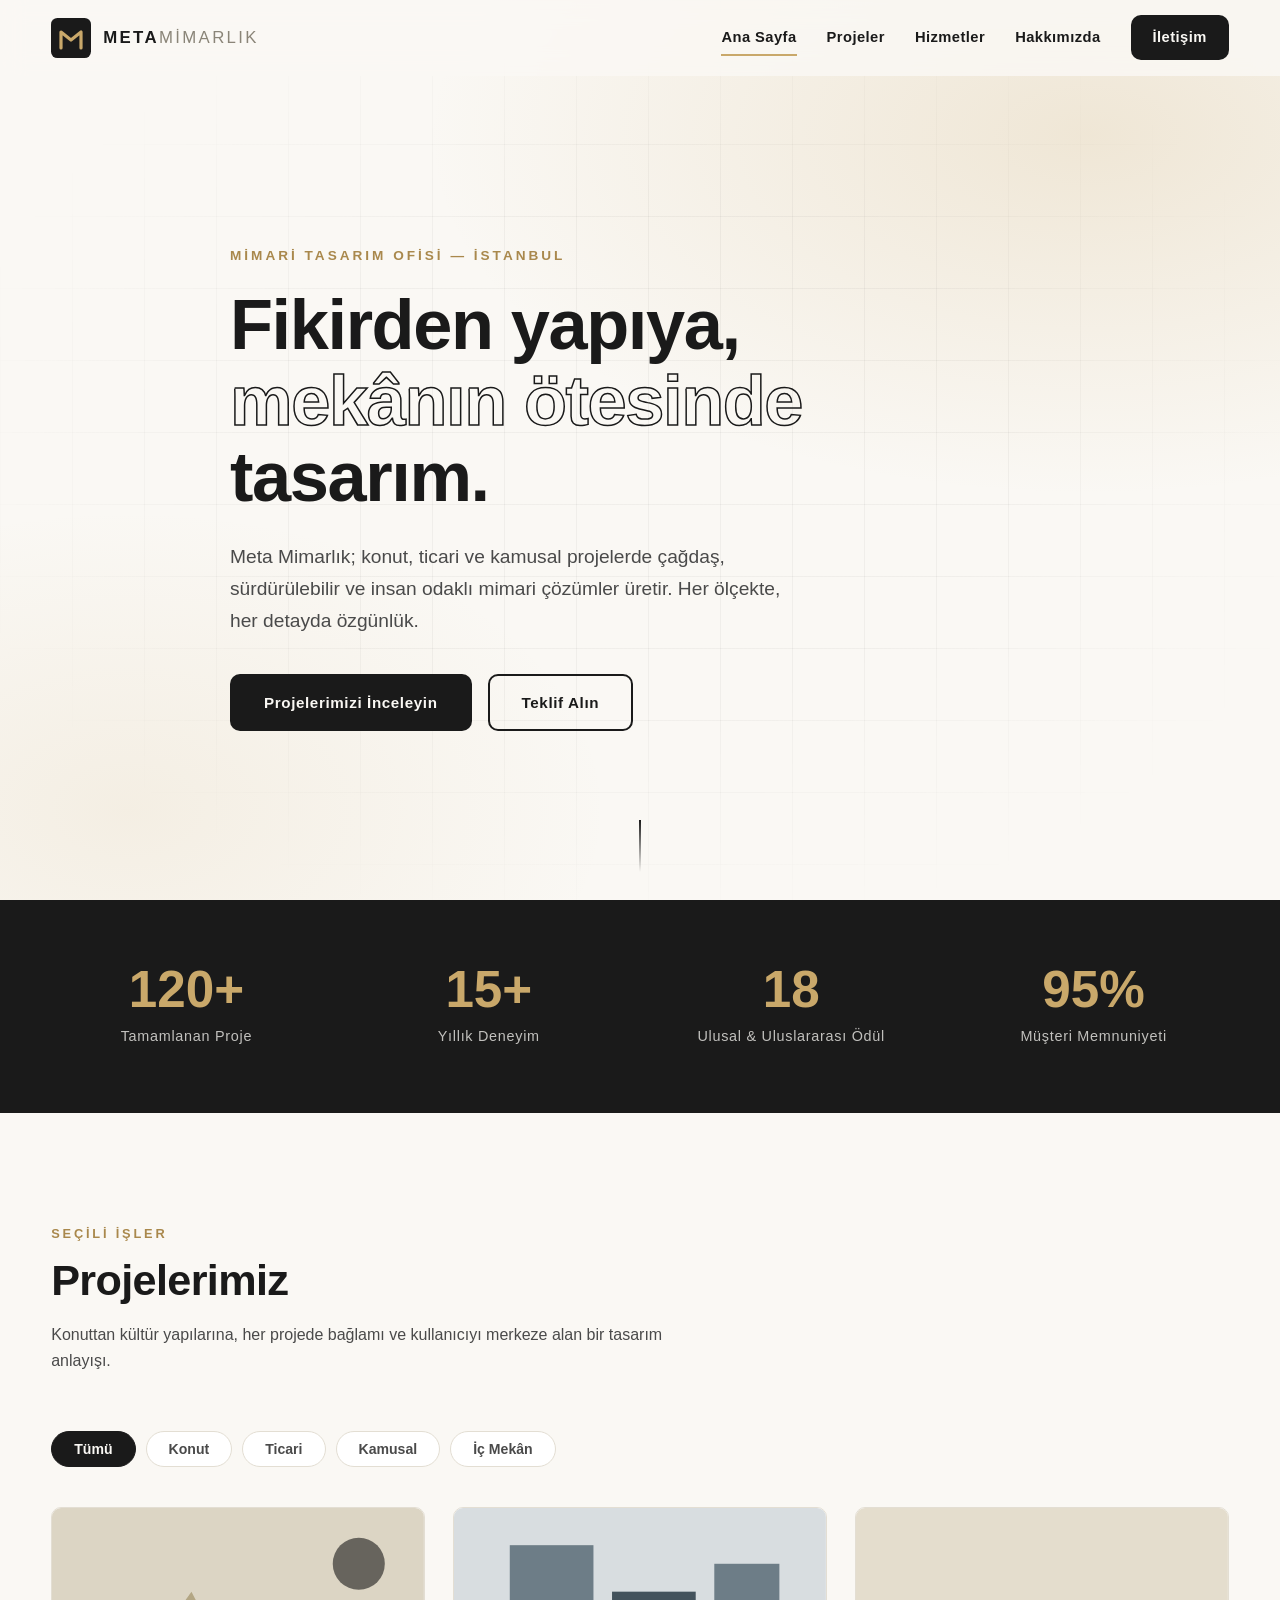
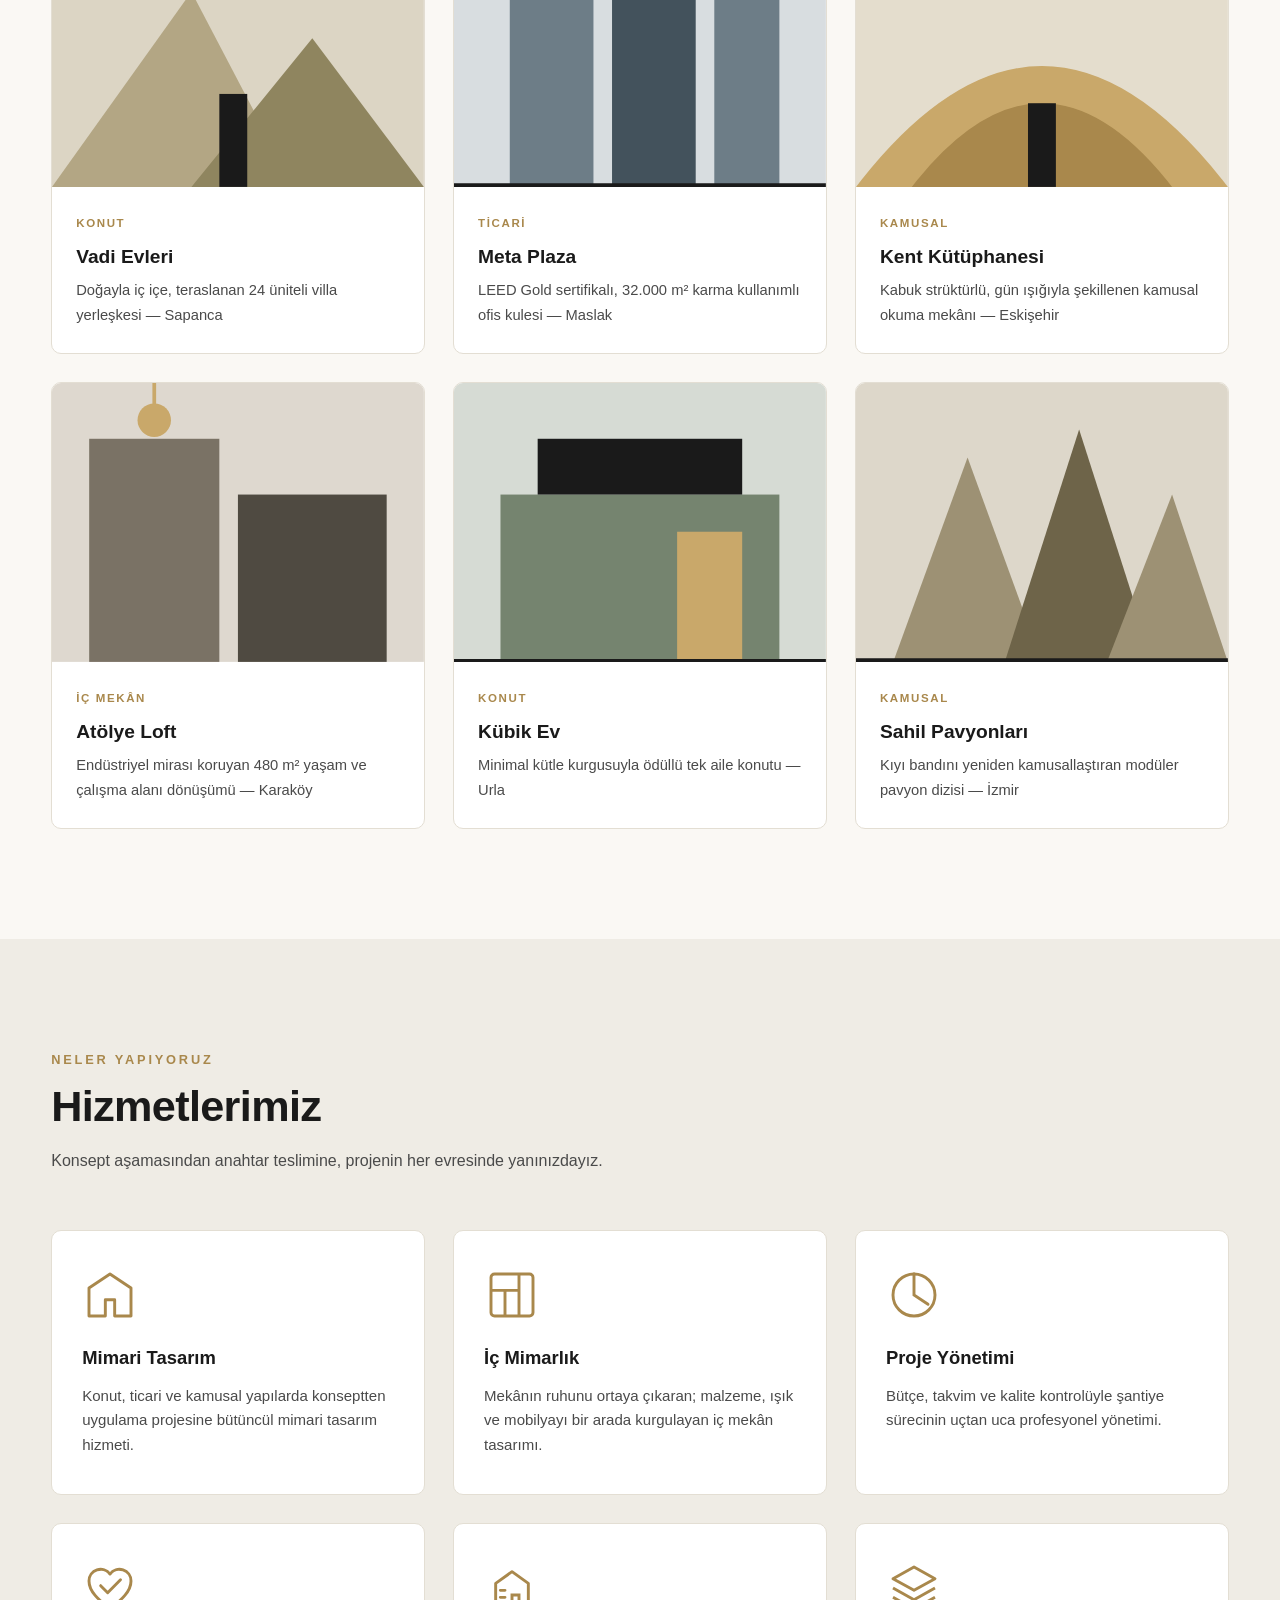
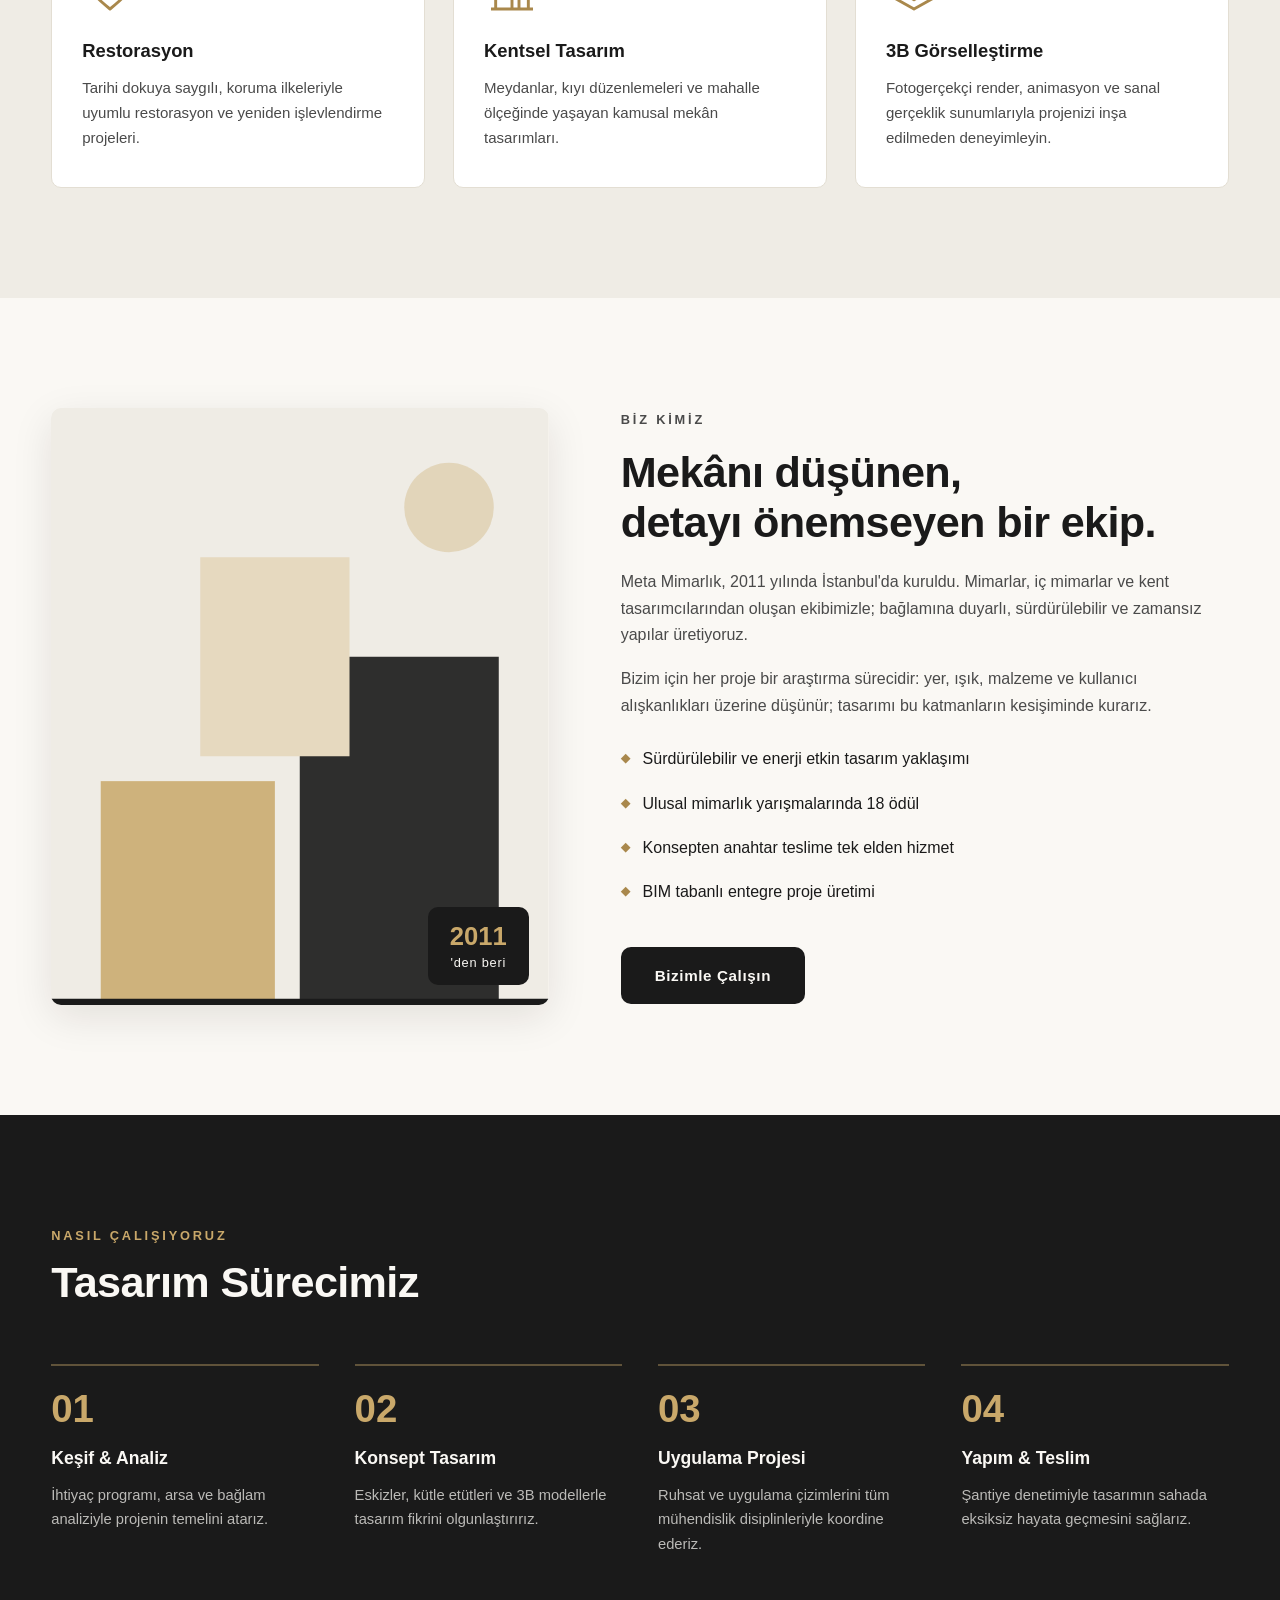
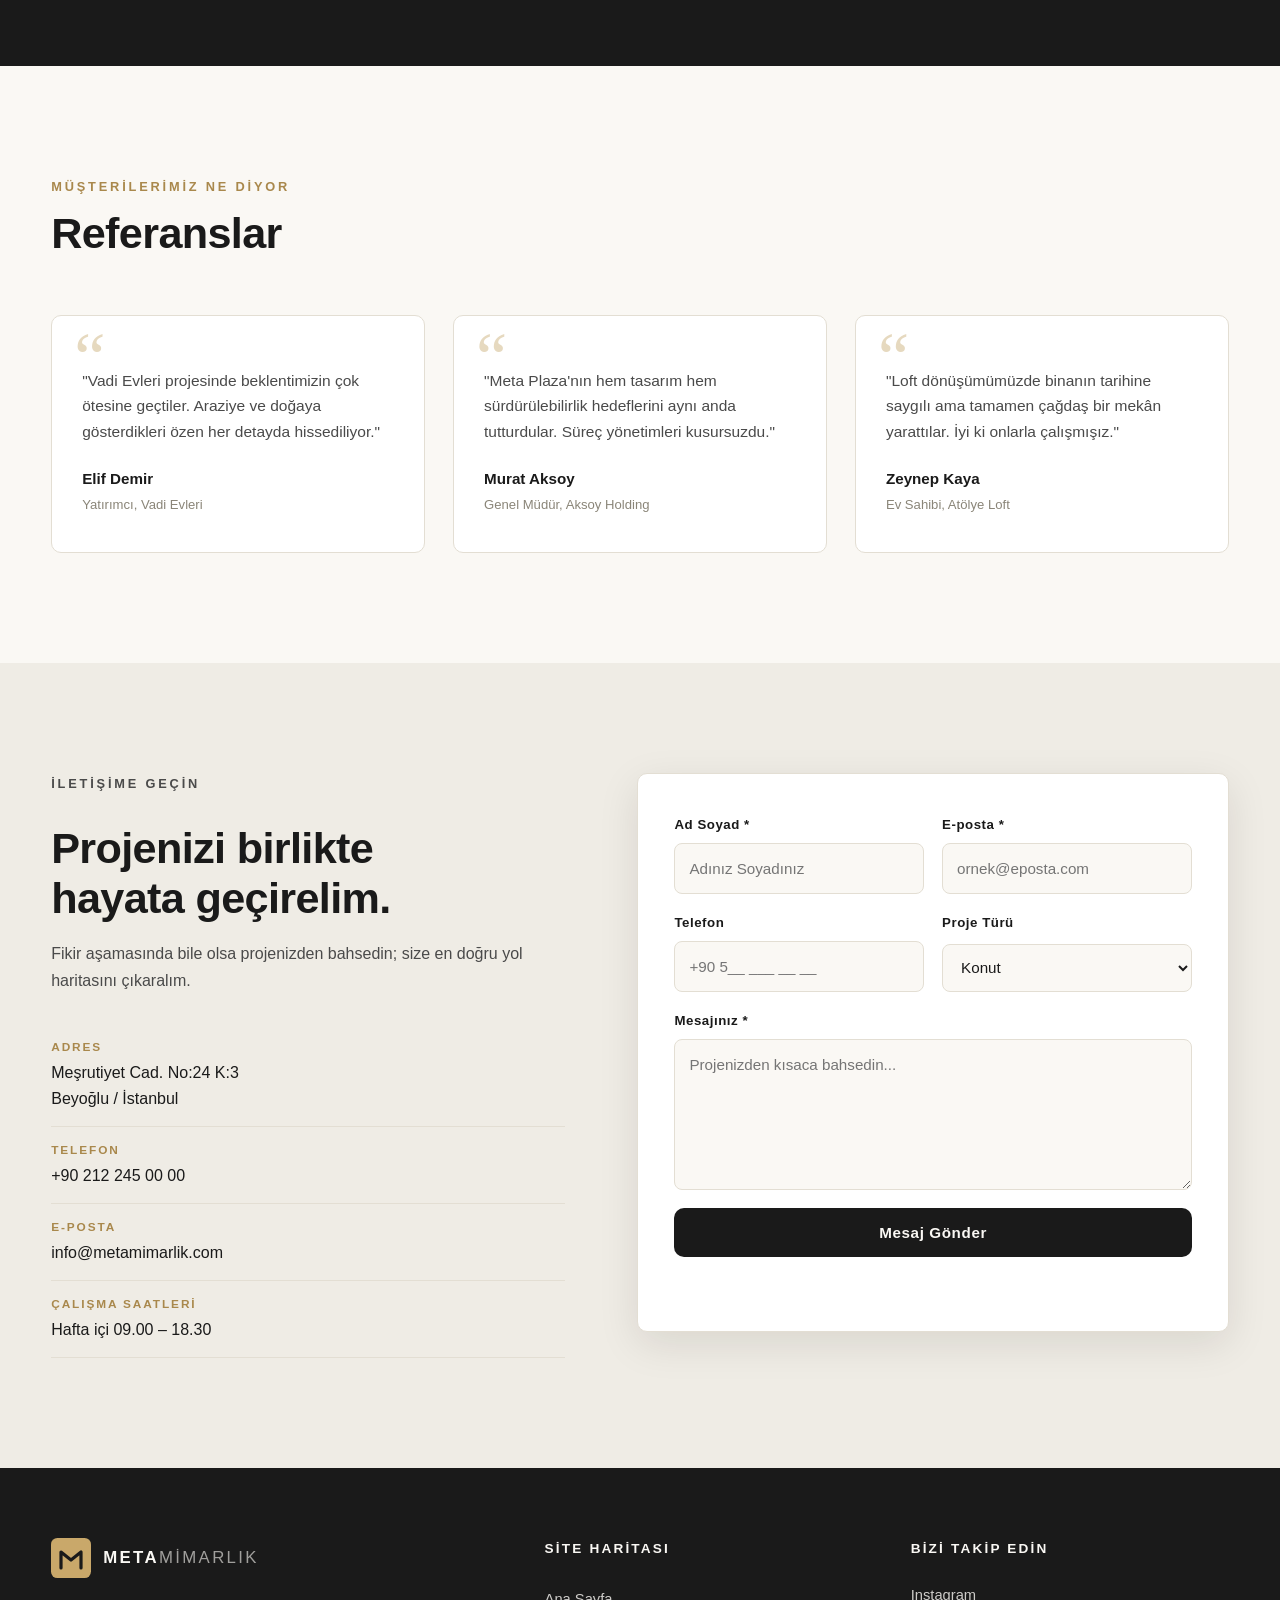
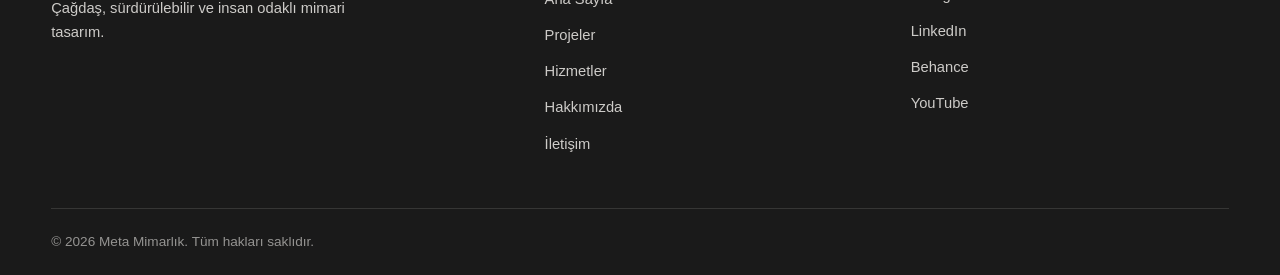
==== index.html @ 46cc367b "Meta Mimarlık kurumsal web sitesini ekle Modern, duyarlı ve tamamen statik tek sayfalık tanıtım site" ====
<!DOCTYPE html>
<html lang="tr">
<head>
  <meta charset="UTF-8">
  <meta name="viewport" content="width=device-width, initial-scale=1.0">
  <meta name="description" content="Meta Mimarlık — Çağdaş mimari tasarım, iç mimarlık ve kentsel tasarım ofisi. Fikirden yapıya, her ölçekte özgün mekânlar.">
  <title>Meta Mimarlık | Çağdaş Mimari Tasarım Ofisi</title>
  <link rel="icon" href="data:image/svg+xml,<svg xmlns='http://www.w3.org/2000/svg' viewBox='0 0 100 100'><rect width='100' height='100' rx='16' fill='%231a1a1a'/><path d='M25 75 V35 L50 55 L75 35 V75' stroke='%23c9a86a' stroke-width='8' fill='none' stroke-linecap='round' stroke-linejoin='round'/></svg>">
  <link rel="stylesheet" href="css/style.css">
</head>
<body>

  <!-- ======= HEADER ======= -->
  <header class="site-header" id="site-header">
    <div class="container header-inner">
      <a href="#anasayfa" class="logo" aria-label="Meta Mimarlık ana sayfa">
        <svg class="logo-mark" viewBox="0 0 100 100" aria-hidden="true">
          <rect width="100" height="100" rx="16" class="logo-bg"/>
          <path d="M25 75 V35 L50 55 L75 35 V75" class="logo-m"/>
        </svg>
        <span class="logo-text">META<em>MİMARLIK</em></span>
      </a>

      <nav class="site-nav" id="site-nav" aria-label="Ana menü">
        <a href="#anasayfa">Ana Sayfa</a>
        <a href="#projeler">Projeler</a>
        <a href="#hizmetler">Hizmetler</a>
        <a href="#hakkimizda">Hakkımızda</a>
        <a href="#iletisim" class="nav-cta">İletişim</a>
      </nav>

      <button class="nav-toggle" id="nav-toggle" aria-label="Menüyü aç/kapat" aria-expanded="false">
        <span></span><span></span><span></span>
      </button>
    </div>
  </header>

  <main>

    <!-- ======= HERO ======= -->
    <section class="hero" id="anasayfa">
      <div class="hero-bg" aria-hidden="true">
        <div class="hero-grid-lines"></div>
      </div>
      <div class="container hero-inner">
        <p class="hero-kicker reveal">Mimari Tasarım Ofisi — İstanbul</p>
        <h1 class="hero-title reveal">Fikirden yapıya,<br><span>mekânın ötesinde</span> tasarım.</h1>
        <p class="hero-sub reveal">Meta Mimarlık; konut, ticari ve kamusal projelerde çağdaş, sürdürülebilir ve insan odaklı mimari çözümler üretir. Her ölçekte, her detayda özgünlük.</p>
        <div class="hero-actions reveal">
          <a href="#projeler" class="btn btn-primary">Projelerimizi İnceleyin</a>
          <a href="#iletisim" class="btn btn-ghost">Teklif Alın</a>
        </div>
      </div>
      <a href="#istatistikler" class="scroll-hint" aria-label="Aşağı kaydır">
        <span class="scroll-hint-line"></span>
      </a>
    </section>

    <!-- ======= İSTATİSTİKLER ======= -->
    <section class="stats" id="istatistikler">
      <div class="container stats-grid">
        <div class="stat reveal">
          <span class="stat-num" data-count="120">0</span><span class="stat-plus">+</span>
          <span class="stat-label">Tamamlanan Proje</span>
        </div>
        <div class="stat reveal">
          <span class="stat-num" data-count="15">0</span><span class="stat-plus">+</span>
          <span class="stat-label">Yıllık Deneyim</span>
        </div>
        <div class="stat reveal">
          <span class="stat-num" data-count="18">0</span><span class="stat-plus"></span>
          <span class="stat-label">Ulusal &amp; Uluslararası Ödül</span>
        </div>
        <div class="stat reveal">
          <span class="stat-num" data-count="95">0</span><span class="stat-plus">%</span>
          <span class="stat-label">Müşteri Memnuniyeti</span>
        </div>
      </div>
    </section>

    <!-- ======= PROJELER ======= -->
    <section class="section projects" id="projeler">
      <div class="container">
        <div class="section-head reveal">
          <p class="section-kicker">Seçili İşler</p>
          <h2 class="section-title">Projelerimiz</h2>
          <p class="section-desc">Konuttan kültür yapılarına, her projede bağlamı ve kullanıcıyı merkeze alan bir tasarım anlayışı.</p>
        </div>

        <div class="filter-bar reveal" role="tablist" aria-label="Proje filtreleri">
          <button class="filter-btn is-active" data-filter="all">Tümü</button>
          <button class="filter-btn" data-filter="konut">Konut</button>
          <button class="filter-btn" data-filter="ticari">Ticari</button>
          <button class="filter-btn" data-filter="kamusal">Kamusal</button>
          <button class="filter-btn" data-filter="ic-mekan">İç Mekân</button>
        </div>

        <div class="project-grid">
          <article class="project-card reveal" data-category="konut">
            <div class="project-media media-1">
              <svg viewBox="0 0 400 300" preserveAspectRatio="none" aria-hidden="true">
                <rect width="400" height="300" fill="var(--m1a)"/>
                <polygon points="0,300 150,90 260,300" fill="var(--m1b)"/>
                <polygon points="150,300 280,140 400,300" fill="var(--m1c)"/>
                <rect x="180" y="200" width="30" height="100" fill="var(--m1d)"/>
                <circle cx="330" cy="60" r="28" fill="var(--m1d)" opacity="0.6"/>
              </svg>
            </div>
            <div class="project-info">
              <span class="project-tag">Konut</span>
              <h3>Vadi Evleri</h3>
              <p>Doğayla iç içe, teraslanan 24 üniteli villa yerleşkesi — Sapanca</p>
            </div>
          </article>

          <article class="project-card reveal" data-category="ticari">
            <div class="project-media media-2">
              <svg viewBox="0 0 400 300" preserveAspectRatio="none" aria-hidden="true">
                <rect width="400" height="300" fill="var(--m2a)"/>
                <rect x="60" y="40" width="90" height="260" fill="var(--m2b)"/>
                <rect x="170" y="90" width="90" height="210" fill="var(--m2c)"/>
                <rect x="280" y="60" width="70" height="240" fill="var(--m2b)"/>
                <line x1="0" y1="300" x2="400" y2="300" stroke="var(--m2d)" stroke-width="8"/>
              </svg>
            </div>
            <div class="project-info">
              <span class="project-tag">Ticari</span>
              <h3>Meta Plaza</h3>
              <p>LEED Gold sertifikalı, 32.000 m² karma kullanımlı ofis kulesi — Maslak</p>
            </div>
          </article>

          <article class="project-card reveal" data-category="kamusal">
            <div class="project-media media-3">
              <svg viewBox="0 0 400 300" preserveAspectRatio="none" aria-hidden="true">
                <rect width="400" height="300" fill="var(--m3a)"/>
                <path d="M0 300 Q200 40 400 300 Z" fill="var(--m3b)"/>
                <path d="M60 300 Q200 120 340 300 Z" fill="var(--m3c)"/>
                <rect x="185" y="210" width="30" height="90" fill="var(--m3d)"/>
              </svg>
            </div>
            <div class="project-info">
              <span class="project-tag">Kamusal</span>
              <h3>Kent Kütüphanesi</h3>
              <p>Kabuk strüktürlü, gün ışığıyla şekillenen kamusal okuma mekânı — Eskişehir</p>
            </div>
          </article>

          <article class="project-card reveal" data-category="ic-mekan">
            <div class="project-media media-4">
              <svg viewBox="0 0 400 300" preserveAspectRatio="none" aria-hidden="true">
                <rect width="400" height="300" fill="var(--m4a)"/>
                <rect x="40" y="60" width="140" height="240" fill="var(--m4b)"/>
                <rect x="200" y="120" width="160" height="180" fill="var(--m4c)"/>
                <circle cx="110" cy="40" r="18" fill="var(--m4d)"/>
                <line x1="110" y1="0" x2="110" y2="24" stroke="var(--m4d)" stroke-width="4"/>
              </svg>
            </div>
            <div class="project-info">
              <span class="project-tag">İç Mekân</span>
              <h3>Atölye Loft</h3>
              <p>Endüstriyel mirası koruyan 480 m² yaşam ve çalışma alanı dönüşümü — Karaköy</p>
            </div>
          </article>

          <article class="project-card reveal" data-category="konut">
            <div class="project-media media-5">
              <svg viewBox="0 0 400 300" preserveAspectRatio="none" aria-hidden="true">
                <rect width="400" height="300" fill="var(--m5a)"/>
                <rect x="50" y="120" width="300" height="180" fill="var(--m5b)"/>
                <rect x="90" y="60" width="220" height="60" fill="var(--m5c)"/>
                <rect x="240" y="160" width="70" height="140" fill="var(--m5d)"/>
                <line x1="0" y1="300" x2="400" y2="300" stroke="var(--m5c)" stroke-width="6"/>
              </svg>
            </div>
            <div class="project-info">
              <span class="project-tag">Konut</span>
              <h3>Kübik Ev</h3>
              <p>Minimal kütle kurgusuyla ödüllü tek aile konutu — Urla</p>
            </div>
          </article>

          <article class="project-card reveal" data-category="kamusal">
            <div class="project-media media-6">
              <svg viewBox="0 0 400 300" preserveAspectRatio="none" aria-hidden="true">
                <rect width="400" height="300" fill="var(--m6a)"/>
                <polygon points="40,300 120,80 200,300" fill="var(--m6b)"/>
                <polygon points="160,300 240,50 320,300" fill="var(--m6c)"/>
                <polygon points="270,300 340,120 400,300" fill="var(--m6b)"/>
                <line x1="0" y1="300" x2="400" y2="300" stroke="var(--m6d)" stroke-width="8"/>
              </svg>
            </div>
            <div class="project-info">
              <span class="project-tag">Kamusal</span>
              <h3>Sahil Pavyonları</h3>
              <p>Kıyı bandını yeniden kamusallaştıran modüler pavyon dizisi — İzmir</p>
            </div>
          </article>
        </div>
      </div>
    </section>

    <!-- ======= HİZMETLER ======= -->
    <section class="section services" id="hizmetler">
      <div class="container">
        <div class="section-head reveal">
          <p class="section-kicker">Neler Yapıyoruz</p>
          <h2 class="section-title">Hizmetlerimiz</h2>
          <p class="section-desc">Konsept aşamasından anahtar teslimine, projenin her evresinde yanınızdayız.</p>
        </div>

        <div class="service-grid">
          <div class="service-card reveal">
            <div class="service-icon" aria-hidden="true">
              <svg viewBox="0 0 48 48"><path d="M6 42 V18 L24 6 L42 18 V42 H28 V28 H20 V42 Z" fill="none" stroke="currentColor" stroke-width="2.5" stroke-linejoin="round"/></svg>
            </div>
            <h3>Mimari Tasarım</h3>
            <p>Konut, ticari ve kamusal yapılarda konseptten uygulama projesine bütüncül mimari tasarım hizmeti.</p>
          </div>

          <div class="service-card reveal">
            <div class="service-icon" aria-hidden="true">
              <svg viewBox="0 0 48 48"><rect x="6" y="6" width="36" height="36" rx="3" fill="none" stroke="currentColor" stroke-width="2.5"/><path d="M6 20 H30 V42 M30 20 V6 M18 20 V42" fill="none" stroke="currentColor" stroke-width="2.5"/></svg>
            </div>
            <h3>İç Mimarlık</h3>
            <p>Mekânın ruhunu ortaya çıkaran; malzeme, ışık ve mobilyayı bir arada kurgulayan iç mekân tasarımı.</p>
          </div>

          <div class="service-card reveal">
            <div class="service-icon" aria-hidden="true">
              <svg viewBox="0 0 48 48"><circle cx="24" cy="24" r="18" fill="none" stroke="currentColor" stroke-width="2.5"/><path d="M24 6 V24 L36 32" fill="none" stroke="currentColor" stroke-width="2.5" stroke-linecap="round"/></svg>
            </div>
            <h3>Proje Yönetimi</h3>
            <p>Bütçe, takvim ve kalite kontrolüyle şantiye sürecinin uçtan uca profesyonel yönetimi.</p>
          </div>

          <div class="service-card reveal">
            <div class="service-icon" aria-hidden="true">
              <svg viewBox="0 0 48 48"><path d="M24 42 C14 34 6 27 6 18 A10 10 0 0 1 24 12 A10 10 0 0 1 42 18 C42 27 34 34 24 42 Z" fill="none" stroke="currentColor" stroke-width="2.5" stroke-linejoin="round"/><path d="M16 22 L22 28 L33 17" fill="none" stroke="currentColor" stroke-width="2.5" stroke-linecap="round" stroke-linejoin="round"/></svg>
            </div>
            <h3>Restorasyon</h3>
            <p>Tarihi dokuya saygılı, koruma ilkeleriyle uyumlu restorasyon ve yeniden işlevlendirme projeleri.</p>
          </div>

          <div class="service-card reveal">
            <div class="service-icon" aria-hidden="true">
              <svg viewBox="0 0 48 48"><path d="M6 42 H42 M10 42 V20 L24 10 L38 20 V42" fill="none" stroke="currentColor" stroke-width="2.5" stroke-linejoin="round"/><path d="M24 42 V30 H30 V42" fill="none" stroke="currentColor" stroke-width="2.5"/><path d="M14 26 H18 M14 32 H18" stroke="currentColor" stroke-width="2.5" stroke-linecap="round"/></svg>
            </div>
            <h3>Kentsel Tasarım</h3>
            <p>Meydanlar, kıyı düzenlemeleri ve mahalle ölçeğinde yaşayan kamusal mekân tasarımları.</p>
          </div>

          <div class="service-card reveal">
            <div class="service-icon" aria-hidden="true">
              <svg viewBox="0 0 48 48"><path d="M24 6 L42 16 L24 26 L6 16 Z" fill="none" stroke="currentColor" stroke-width="2.5" stroke-linejoin="round"/><path d="M6 24 L24 34 L42 24 M6 32 L24 42 L42 32" fill="none" stroke="currentColor" stroke-width="2.5" stroke-linejoin="round"/></svg>
            </div>
            <h3>3B Görselleştirme</h3>
            <p>Fotogerçekçi render, animasyon ve sanal gerçeklik sunumlarıyla projenizi inşa edilmeden deneyimleyin.</p>
          </div>
        </div>
      </div>
    </section>

    <!-- ======= HAKKIMIZDA ======= -->
    <section class="section about" id="hakkimizda">
      <div class="container about-inner">
        <div class="about-visual reveal" aria-hidden="true">
          <svg viewBox="0 0 400 480" preserveAspectRatio="xMidYMid slice">
            <rect width="400" height="480" fill="var(--surface-2)"/>
            <rect x="40" y="300" width="140" height="180" fill="var(--accent)" opacity="0.85"/>
            <rect x="200" y="200" width="160" height="280" fill="var(--ink)" opacity="0.9"/>
            <rect x="120" y="120" width="120" height="160" fill="var(--accent-soft)"/>
            <line x1="0" y1="480" x2="400" y2="480" stroke="var(--ink)" stroke-width="10"/>
            <circle cx="320" cy="80" r="36" fill="var(--accent)" opacity="0.35"/>
          </svg>
          <div class="about-badge">
            <strong>2011</strong>
            <span>'den beri</span>
          </div>
        </div>

        <div class="about-content">
          <p class="section-kicker reveal">Biz Kimiz</p>
          <h2 class="section-title reveal">Mekânı düşünen,<br>detayı önemseyen bir ekip.</h2>
          <p class="reveal">Meta Mimarlık, 2011 yılında İstanbul'da kuruldu. Mimarlar, iç mimarlar ve kent tasarımcılarından oluşan ekibimizle; bağlamına duyarlı, sürdürülebilir ve zamansız yapılar üretiyoruz.</p>
          <p class="reveal">Bizim için her proje bir araştırma sürecidir: yer, ışık, malzeme ve kullanıcı alışkanlıkları üzerine düşünür; tasarımı bu katmanların kesişiminde kurarız.</p>

          <ul class="about-list reveal">
            <li><span>◆</span> Sürdürülebilir ve enerji etkin tasarım yaklaşımı</li>
            <li><span>◆</span> Ulusal mimarlık yarışmalarında 18 ödül</li>
            <li><span>◆</span> Konsepten anahtar teslime tek elden hizmet</li>
            <li><span>◆</span> BIM tabanlı entegre proje üretimi</li>
          </ul>

          <a href="#iletisim" class="btn btn-primary reveal">Bizimle Çalışın</a>
        </div>
      </div>
    </section>

    <!-- ======= SÜREÇ ======= -->
    <section class="section process">
      <div class="container">
        <div class="section-head reveal">
          <p class="section-kicker">Nasıl Çalışıyoruz</p>
          <h2 class="section-title">Tasarım Sürecimiz</h2>
        </div>
        <ol class="process-steps">
          <li class="process-step reveal">
            <span class="process-num">01</span>
            <h3>Keşif &amp; Analiz</h3>
            <p>İhtiyaç programı, arsa ve bağlam analiziyle projenin temelini atarız.</p>
          </li>
          <li class="process-step reveal">
            <span class="process-num">02</span>
            <h3>Konsept Tasarım</h3>
            <p>Eskizler, kütle etütleri ve 3B modellerle tasarım fikrini olgunlaştırırız.</p>
          </li>
          <li class="process-step reveal">
            <span class="process-num">03</span>
            <h3>Uygulama Projesi</h3>
            <p>Ruhsat ve uygulama çizimlerini tüm mühendislik disiplinleriyle koordine ederiz.</p>
          </li>
          <li class="process-step reveal">
            <span class="process-num">04</span>
            <h3>Yapım &amp; Teslim</h3>
            <p>Şantiye denetimiyle tasarımın sahada eksiksiz hayata geçmesini sağlarız.</p>
          </li>
        </ol>
      </div>
    </section>

    <!-- ======= REFERANSLAR ======= -->
    <section class="section testimonials">
      <div class="container">
        <div class="section-head reveal">
          <p class="section-kicker">Müşterilerimiz Ne Diyor</p>
          <h2 class="section-title">Referanslar</h2>
        </div>
        <div class="testimonial-grid">
          <blockquote class="testimonial reveal">
            <p>"Vadi Evleri projesinde beklentimizin çok ötesine geçtiler. Araziye ve doğaya gösterdikleri özen her detayda hissediliyor."</p>
            <footer><strong>Elif Demir</strong><span>Yatırımcı, Vadi Evleri</span></footer>
          </blockquote>
          <blockquote class="testimonial reveal">
            <p>"Meta Plaza'nın hem tasarım hem sürdürülebilirlik hedeflerini aynı anda tutturdular. Süreç yönetimleri kusursuzdu."</p>
            <footer><strong>Murat Aksoy</strong><span>Genel Müdür, Aksoy Holding</span></footer>
          </blockquote>
          <blockquote class="testimonial reveal">
            <p>"Loft dönüşümümüzde binanın tarihine saygılı ama tamamen çağdaş bir mekân yarattılar. İyi ki onlarla çalışmışız."</p>
            <footer><strong>Zeynep Kaya</strong><span>Ev Sahibi, Atölye Loft</span></footer>
          </blockquote>
        </div>
      </div>
    </section>

    <!-- ======= İLETİŞİM ======= -->
    <section class="section contact" id="iletisim">
      <div class="container contact-inner">
        <div class="contact-info">
          <p class="section-kicker reveal">İletişime Geçin</p>
          <h2 class="section-title reveal">Projenizi birlikte<br>hayata geçirelim.</h2>
          <p class="reveal">Fikir aşamasında bile olsa projenizden bahsedin; size en doğru yol haritasını çıkaralım.</p>

          <ul class="contact-list reveal">
            <li>
              <span class="contact-label">Adres</span>
              <span>Meşrutiyet Cad. No:24 K:3<br>Beyoğlu / İstanbul</span>
            </li>
            <li>
              <span class="contact-label">Telefon</span>
              <a href="tel:+902122450000">+90 212 245 00 00</a>
            </li>
            <li>
              <span class="contact-label">E-posta</span>
              <a href="mailto:info@metamimarlik.com">info@metamimarlik.com</a>
            </li>
            <li>
              <span class="contact-label">Çalışma Saatleri</span>
              <span>Hafta içi 09.00 – 18.30</span>
            </li>
          </ul>
        </div>

        <form class="contact-form reveal" id="contact-form" novalidate>
          <div class="form-row">
            <div class="form-field">
              <label for="f-name">Ad Soyad *</label>
              <input type="text" id="f-name" name="name" required autocomplete="name" placeholder="Adınız Soyadınız">
            </div>
            <div class="form-field">
              <label for="f-email">E-posta *</label>
              <input type="email" id="f-email" name="email" required autocomplete="email" placeholder="ornek@eposta.com">
            </div>
          </div>
          <div class="form-row">
            <div class="form-field">
              <label for="f-phone">Telefon</label>
              <input type="tel" id="f-phone" name="phone" autocomplete="tel" placeholder="+90 5__ ___ __ __">
            </div>
            <div class="form-field">
              <label for="f-subject">Proje Türü</label>
              <select id="f-subject" name="subject">
                <option value="konut">Konut</option>
                <option value="ticari">Ticari</option>
                <option value="kamusal">Kamusal</option>
                <option value="ic-mekan">İç Mekân</option>
                <option value="diger">Diğer</option>
              </select>
            </div>
          </div>
          <div class="form-field">
            <label for="f-message">Mesajınız *</label>
            <textarea id="f-message" name="message" rows="5" required placeholder="Projenizden kısaca bahsedin..."></textarea>
          </div>
          <button type="submit" class="btn btn-primary btn-block">Mesaj Gönder</button>
          <p class="form-status" id="form-status" role="status" aria-live="polite"></p>
        </form>
      </div>
    </section>
  </main>

  <!-- ======= FOOTER ======= -->
  <footer class="site-footer">
    <div class="container footer-inner">
      <div class="footer-brand">
        <a href="#anasayfa" class="logo" aria-label="Meta Mimarlık">
          <svg class="logo-mark" viewBox="0 0 100 100" aria-hidden="true">
            <rect width="100" height="100" rx="16" class="logo-bg"/>
            <path d="M25 75 V35 L50 55 L75 35 V75" class="logo-m"/>
          </svg>
          <span class="logo-text">META<em>MİMARLIK</em></span>
        </a>
        <p>Çağdaş, sürdürülebilir ve insan odaklı mimari tasarım.</p>
      </div>

      <nav class="footer-nav" aria-label="Alt menü">
        <h4>Site Haritası</h4>
        <a href="#anasayfa">Ana Sayfa</a>
        <a href="#projeler">Projeler</a>
        <a href="#hizmetler">Hizmetler</a>
        <a href="#hakkimizda">Hakkımızda</a>
        <a href="#iletisim">İletişim</a>
      </nav>

      <div class="footer-social">
        <h4>Bizi Takip Edin</h4>
        <div class="social-links">
          <a href="#" aria-label="Instagram">Instagram</a>
          <a href="#" aria-label="LinkedIn">LinkedIn</a>
          <a href="#" aria-label="Behance">Behance</a>
          <a href="#" aria-label="YouTube">YouTube</a>
        </div>
      </div>
    </div>
    <div class="container footer-bottom">
      <p>© <span id="year">2026</span> Meta Mimarlık. Tüm hakları saklıdır.</p>
    </div>
  </footer>

  <script src="js/main.js"></script>
</body>
</html>
---- css/style.css ----
/* ============================================================
   META MİMARLIK — style.css
   ============================================================ */

:root {
  --ink: #1a1a1a;
  --ink-soft: #4a4a4a;
  --muted: #8a8578;
  --paper: #faf8f4;
  --surface: #ffffff;
  --surface-2: #efece5;
  --accent: #c9a86a;
  --accent-dark: #a9884c;
  --accent-soft: #e6d9bf;
  --line: #e3ded3;

  /* proje kartı illüstrasyon paletleri */
  --m1a: #dcd5c4; --m1b: #b3a684; --m1c: #8f855f; --m1d: #1a1a1a;
  --m2a: #d8dde0; --m2b: #6d7d87; --m2c: #43525c; --m2d: #1a1a1a;
  --m3a: #e4ddcd; --m3b: #c9a86a; --m3c: #a9884c; --m3d: #1a1a1a;
  --m4a: #ded8cf; --m4b: #7a7265; --m4c: #4f4a41; --m4d: #c9a86a;
  --m5a: #d6dbd4; --m5b: #75846f; --m5c: #1a1a1a; --m5d: #c9a86a;
  --m6a: #ddd7ca; --m6b: #9d9174; --m6c: #6e6449; --m6d: #1a1a1a;

  --radius: 10px;
  --shadow: 0 12px 40px rgba(26, 22, 12, 0.10);
  --header-h: 76px;
  --font: "Segoe UI", "Helvetica Neue", Arial, system-ui, sans-serif;
}

* { margin: 0; padding: 0; box-sizing: border-box; }

html { scroll-behavior: smooth; scroll-padding-top: var(--header-h); }

body {
  font-family: var(--font);
  color: var(--ink);
  background: var(--paper);
  line-height: 1.65;
  -webkit-font-smoothing: antialiased;
}

img, svg { display: block; max-width: 100%; }
a { color: inherit; text-decoration: none; }
ul, ol { list-style: none; }

.container {
  width: min(1180px, 92%);
  margin-inline: auto;
}

/* ---------- Butonlar ---------- */
.btn {
  display: inline-block;
  padding: 14px 32px;
  font-size: 0.95rem;
  font-weight: 600;
  letter-spacing: 0.04em;
  border-radius: var(--radius);
  border: 2px solid transparent;
  cursor: pointer;
  transition: transform 0.25s ease, background 0.25s ease, color 0.25s ease, border-color 0.25s ease;
}
.btn:hover { transform: translateY(-2px); }
.btn-primary { background: var(--ink); color: var(--paper); }
.btn-primary:hover { background: var(--accent-dark); color: #fff; }
.btn-ghost { border-color: var(--ink); color: var(--ink); background: transparent; }
.btn-ghost:hover { background: var(--ink); color: var(--paper); }
.btn-block { width: 100%; }

/* ---------- Header ---------- */
.site-header {
  position: fixed;
  inset: 0 0 auto 0;
  height: var(--header-h);
  z-index: 100;
  background: rgba(250, 248, 244, 0.82);
  backdrop-filter: blur(12px);
  border-bottom: 1px solid transparent;
  transition: border-color 0.3s ease, box-shadow 0.3s ease;
}
.site-header.is-scrolled {
  border-bottom-color: var(--line);
  box-shadow: 0 4px 24px rgba(26, 22, 12, 0.06);
}
.header-inner {
  height: 100%;
  display: flex;
  align-items: center;
  justify-content: space-between;
  gap: 24px;
}

.logo { display: flex; align-items: center; gap: 12px; }
.logo-mark { width: 40px; height: 40px; }
.logo-bg { fill: var(--ink); }
.logo-m {
  fill: none;
  stroke: var(--accent);
  stroke-width: 8;
  stroke-linecap: round;
  stroke-linejoin: round;
}
.logo-text {
  font-size: 1.05rem;
  font-weight: 800;
  letter-spacing: 0.14em;
}
.logo-text em {
  font-style: normal;
  font-weight: 400;
  color: var(--muted);
  letter-spacing: 0.14em;
}

.site-nav { display: flex; align-items: center; gap: 30px; }
.site-nav a {
  font-size: 0.92rem;
  font-weight: 600;
  letter-spacing: 0.03em;
  position: relative;
  padding: 6px 0;
}
.site-nav a:not(.nav-cta)::after {
  content: "";
  position: absolute;
  left: 0; bottom: 0;
  width: 100%; height: 2px;
  background: var(--accent);
  transform: scaleX(0);
  transform-origin: left;
  transition: transform 0.25s ease;
}
.site-nav a:not(.nav-cta):hover::after,
.site-nav a.is-active::after { transform: scaleX(1); }
.nav-cta {
  background: var(--ink);
  color: var(--paper) !important;
  padding: 10px 22px !important;
  border-radius: var(--radius);
  transition: background 0.25s ease;
}
.nav-cta:hover { background: var(--accent-dark); }

.nav-toggle {
  display: none;
  flex-direction: column;
  gap: 5px;
  background: none;
  border: 0;
  cursor: pointer;
  padding: 8px;
}
.nav-toggle span {
  width: 26px; height: 2.5px;
  background: var(--ink);
  border-radius: 2px;
  transition: transform 0.3s ease, opacity 0.3s ease;
}
.nav-toggle.is-open span:nth-child(1) { transform: translateY(7.5px) rotate(45deg); }
.nav-toggle.is-open span:nth-child(2) { opacity: 0; }
.nav-toggle.is-open span:nth-child(3) { transform: translateY(-7.5px) rotate(-45deg); }

/* ---------- Hero ---------- */
.hero {
  position: relative;
  min-height: 100svh;
  display: flex;
  align-items: center;
  overflow: hidden;
  padding-top: var(--header-h);
}
.hero-bg {
  position: absolute;
  inset: 0;
  background:
    radial-gradient(1100px 600px at 85% 15%, rgba(201, 168, 106, 0.22), transparent 60%),
    radial-gradient(800px 500px at 10% 90%, rgba(201, 168, 106, 0.12), transparent 60%),
    var(--paper);
}
.hero-grid-lines {
  position: absolute;
  inset: 0;
  background-image:
    linear-gradient(to right, rgba(26, 26, 26, 0.045) 1px, transparent 1px),
    linear-gradient(to bottom, rgba(26, 26, 26, 0.045) 1px, transparent 1px);
  background-size: 72px 72px;
  mask-image: radial-gradient(ellipse at center, black 40%, transparent 78%);
  -webkit-mask-image: radial-gradient(ellipse at center, black 40%, transparent 78%);
}
.hero-inner { position: relative; z-index: 1; max-width: 820px; }
.hero-kicker {
  font-size: 0.85rem;
  font-weight: 700;
  letter-spacing: 0.22em;
  text-transform: uppercase;
  color: var(--accent-dark);
  margin-bottom: 20px;
}
.hero-title {
  font-size: clamp(2.4rem, 6vw, 4.4rem);
  line-height: 1.08;
  font-weight: 800;
  letter-spacing: -0.02em;
  margin-bottom: 26px;
}
.hero-title span {
  color: transparent;
  -webkit-text-stroke: 1.5px var(--ink);
}
.hero-sub {
  font-size: clamp(1rem, 1.6vw, 1.2rem);
  color: var(--ink-soft);
  max-width: 560px;
  margin-bottom: 38px;
}
.hero-actions { display: flex; flex-wrap: wrap; gap: 16px; }

.scroll-hint {
  position: absolute;
  left: 50%;
  bottom: 28px;
  transform: translateX(-50%);
  z-index: 1;
}
.scroll-hint-line {
  display: block;
  width: 2px; height: 52px;
  background: linear-gradient(var(--ink), transparent);
  animation: scrollPulse 1.8s ease-in-out infinite;
}
@keyframes scrollPulse {
  0%, 100% { transform: scaleY(1); opacity: 0.9; }
  50% { transform: scaleY(0.55); opacity: 0.35; }
}

/* ---------- İstatistikler ---------- */
.stats {
  background: var(--ink);
  color: var(--paper);
  padding: 64px 0;
}
.stats-grid {
  display: grid;
  grid-template-columns: repeat(4, 1fr);
  gap: 32px;
  text-align: center;
}
.stat-num, .stat-plus {
  font-size: clamp(2.2rem, 4vw, 3.2rem);
  font-weight: 800;
  color: var(--accent);
  line-height: 1;
}
.stat-label {
  display: block;
  margin-top: 10px;
  font-size: 0.9rem;
  letter-spacing: 0.05em;
  color: rgba(250, 248, 244, 0.75);
}

/* ---------- Bölüm genel ---------- */
.section { padding: 110px 0; }
.section-head { max-width: 640px; margin-bottom: 56px; }
.section-kicker {
  font-size: 0.8rem;
  font-weight: 700;
  letter-spacing: 0.22em;
  text-transform: uppercase;
  color: var(--accent-dark);
  margin-bottom: 12px;
}
.section-title {
  font-size: clamp(1.8rem, 3.6vw, 2.7rem);
  font-weight: 800;
  letter-spacing: -0.015em;
  line-height: 1.15;
  margin-bottom: 16px;
}
.section-desc { color: var(--ink-soft); }

/* ---------- Projeler ---------- */
.filter-bar {
  display: flex;
  flex-wrap: wrap;
  gap: 10px;
  margin-bottom: 40px;
}
.filter-btn {
  padding: 9px 22px;
  border: 1.5px solid var(--line);
  border-radius: 999px;
  background: var(--surface);
  font-size: 0.88rem;
  font-weight: 600;
  color: var(--ink-soft);
  cursor: pointer;
  transition: all 0.25s ease;
}
.filter-btn:hover { border-color: var(--accent); color: var(--ink); }
.filter-btn.is-active {
  background: var(--ink);
  border-color: var(--ink);
  color: var(--paper);
}

.project-grid {
  display: grid;
  grid-template-columns: repeat(3, 1fr);
  gap: 28px;
}
.project-card {
  background: var(--surface);
  border-radius: var(--radius);
  overflow: hidden;
  border: 1px solid var(--line);
  transition: transform 0.35s ease, box-shadow 0.35s ease, opacity 0.35s ease;
}
.project-card:hover {
  transform: translateY(-6px);
  box-shadow: var(--shadow);
}
.project-card.is-hidden { display: none; }
.project-media { aspect-ratio: 4 / 3; overflow: hidden; }
.project-media svg {
  width: 100%; height: 100%;
  transition: transform 0.6s ease;
}
.project-card:hover .project-media svg { transform: scale(1.06); }
.project-info { padding: 22px 24px 26px; }
.project-tag {
  display: inline-block;
  font-size: 0.72rem;
  font-weight: 700;
  letter-spacing: 0.14em;
  text-transform: uppercase;
  color: var(--accent-dark);
  margin-bottom: 8px;
}
.project-info h3 { font-size: 1.2rem; margin-bottom: 6px; }
.project-info p { font-size: 0.92rem; color: var(--ink-soft); }

/* ---------- Hizmetler ---------- */
.services { background: var(--surface-2); }
.service-grid {
  display: grid;
  grid-template-columns: repeat(3, 1fr);
  gap: 28px;
}
.service-card {
  background: var(--surface);
  border: 1px solid var(--line);
  border-radius: var(--radius);
  padding: 36px 30px;
  transition: transform 0.3s ease, box-shadow 0.3s ease, border-color 0.3s ease;
}
.service-card:hover {
  transform: translateY(-6px);
  box-shadow: var(--shadow);
  border-color: var(--accent-soft);
}
.service-icon {
  width: 56px; height: 56px;
  color: var(--accent-dark);
  margin-bottom: 20px;
}
.service-icon svg { width: 100%; height: 100%; }
.service-card h3 { font-size: 1.15rem; margin-bottom: 10px; }
.service-card p { font-size: 0.94rem; color: var(--ink-soft); }

/* ---------- Hakkımızda ---------- */
.about-inner {
  display: grid;
  grid-template-columns: 0.9fr 1.1fr;
  gap: 72px;
  align-items: center;
}
.about-visual {
  position: relative;
  border-radius: var(--radius);
  overflow: hidden;
  box-shadow: var(--shadow);
}
.about-visual > svg { width: 100%; height: auto; }
.about-badge {
  position: absolute;
  right: 20px; bottom: 20px;
  background: var(--ink);
  color: var(--paper);
  border-radius: var(--radius);
  padding: 14px 22px;
  text-align: center;
  line-height: 1.2;
}
.about-badge strong {
  display: block;
  font-size: 1.6rem;
  color: var(--accent);
}
.about-badge span { font-size: 0.8rem; letter-spacing: 0.06em; }
.about-content p { color: var(--ink-soft); margin-bottom: 18px; }
.about-content .section-title { margin-bottom: 22px; }
.about-list { margin: 10px 0 32px; }
.about-list li {
  display: flex;
  gap: 12px;
  padding: 9px 0;
  font-weight: 500;
}
.about-list span { color: var(--accent-dark); font-size: 0.8rem; line-height: 1.9; }

/* ---------- Süreç ---------- */
.process { background: var(--ink); color: var(--paper); }
.process .section-kicker { color: var(--accent); }
.process-steps {
  display: grid;
  grid-template-columns: repeat(4, 1fr);
  gap: 36px;
  counter-reset: step;
}
.process-step {
  border-top: 2px solid rgba(201, 168, 106, 0.4);
  padding-top: 24px;
}
.process-num {
  display: block;
  font-size: 2.4rem;
  font-weight: 800;
  color: var(--accent);
  line-height: 1;
  margin-bottom: 16px;
}
.process-step h3 { font-size: 1.1rem; margin-bottom: 10px; }
.process-step p { font-size: 0.92rem; color: rgba(250, 248, 244, 0.72); }

/* ---------- Referanslar ---------- */
.testimonial-grid {
  display: grid;
  grid-template-columns: repeat(3, 1fr);
  gap: 28px;
}
.testimonial {
  background: var(--surface);
  border: 1px solid var(--line);
  border-radius: var(--radius);
  padding: 34px 30px;
  position: relative;
}
.testimonial::before {
  content: "“";
  position: absolute;
  top: 6px; left: 22px;
  font-size: 4.4rem;
  line-height: 1;
  color: var(--accent-soft);
  font-family: Georgia, serif;
}
.testimonial p {
  position: relative;
  font-size: 0.97rem;
  color: var(--ink-soft);
  margin-bottom: 22px;
  padding-top: 18px;
}
.testimonial footer strong { display: block; font-size: 0.95rem; }
.testimonial footer span { font-size: 0.82rem; color: var(--muted); }

/* ---------- İletişim ---------- */
.contact { background: var(--surface-2); }
.contact-inner {
  display: grid;
  grid-template-columns: 1fr 1.15fr;
  gap: 72px;
  align-items: start;
}
.contact-info > p { color: var(--ink-soft); margin-bottom: 30px; }
.contact-info .section-title { margin-bottom: 18px; }
.contact-list li {
  display: grid;
  gap: 2px;
  padding: 14px 0;
  border-bottom: 1px solid var(--line);
}
.contact-label {
  font-size: 0.74rem;
  font-weight: 700;
  letter-spacing: 0.16em;
  text-transform: uppercase;
  color: var(--accent-dark);
}
.contact-list a:hover { color: var(--accent-dark); }

.contact-form {
  background: var(--surface);
  border: 1px solid var(--line);
  border-radius: var(--radius);
  padding: 40px 36px;
  box-shadow: var(--shadow);
}
.form-row {
  display: grid;
  grid-template-columns: 1fr 1fr;
  gap: 18px;
}
.form-field { margin-bottom: 18px; display: grid; gap: 7px; }
.form-field label {
  font-size: 0.83rem;
  font-weight: 700;
  letter-spacing: 0.04em;
}
.form-field input,
.form-field select,
.form-field textarea {
  font: inherit;
  font-size: 0.95rem;
  padding: 12px 14px;
  border: 1.5px solid var(--line);
  border-radius: 8px;
  background: var(--paper);
  color: var(--ink);
  transition: border-color 0.25s ease, box-shadow 0.25s ease;
  width: 100%;
}
.form-field textarea { resize: vertical; min-height: 120px; }
.form-field input:focus,
.form-field select:focus,
.form-field textarea:focus {
  outline: none;
  border-color: var(--accent);
  box-shadow: 0 0 0 3px rgba(201, 168, 106, 0.22);
}
.form-field input.is-invalid,
.form-field textarea.is-invalid { border-color: #c0392b; }
.form-status {
  margin-top: 14px;
  font-size: 0.9rem;
  font-weight: 600;
  min-height: 1.4em;
}
.form-status.ok { color: #1e7d43; }
.form-status.err { color: #c0392b; }

/* ---------- Footer ---------- */
.site-footer {
  background: var(--ink);
  color: rgba(250, 248, 244, 0.8);
  padding: 70px 0 0;
}
.footer-inner {
  display: grid;
  grid-template-columns: 1.4fr 1fr 1fr;
  gap: 48px;
  padding-bottom: 48px;
}
.footer-brand .logo { margin-bottom: 18px; }
.footer-brand .logo-bg { fill: var(--accent); }
.footer-brand .logo-m { stroke: var(--ink); }
.footer-brand .logo-text { color: var(--paper); }
.footer-brand .logo-text em { color: rgba(250, 248, 244, 0.6); }
.footer-brand p { font-size: 0.92rem; max-width: 300px; }
.site-footer h4 {
  color: var(--paper);
  font-size: 0.85rem;
  letter-spacing: 0.16em;
  text-transform: uppercase;
  margin-bottom: 18px;
}
.footer-nav { display: grid; gap: 4px; justify-items: start; }
.footer-nav a, .social-links a {
  font-size: 0.92rem;
  padding: 4px 0;
  transition: color 0.25s ease;
}
.footer-nav a:hover, .social-links a:hover { color: var(--accent); }
.social-links { display: grid; gap: 4px; }
.footer-bottom {
  border-top: 1px solid rgba(250, 248, 244, 0.12);
  padding: 22px 0;
  font-size: 0.85rem;
  color: rgba(250, 248, 244, 0.55);
}

/* ---------- Reveal animasyonu ---------- */
.reveal {
  opacity: 0;
  transform: translateY(26px);
  transition: opacity 0.7s ease, transform 0.7s ease;
}
.reveal.is-visible {
  opacity: 1;
  transform: translateY(0);
}
@media (prefers-reduced-motion: reduce) {
  html { scroll-behavior: auto; }
  .reveal { opacity: 1; transform: none; transition: none; }
  .scroll-hint-line { animation: none; }
}

/* ---------- Responsive ---------- */
@media (max-width: 1000px) {
  .project-grid, .service-grid, .testimonial-grid { grid-template-columns: repeat(2, 1fr); }
  .process-steps { grid-template-columns: repeat(2, 1fr); }
  .about-inner, .contact-inner { grid-template-columns: 1fr; gap: 48px; }
  .footer-inner { grid-template-columns: 1fr 1fr; }
}

@media (max-width: 720px) {
  .section { padding: 80px 0; }

  .nav-toggle { display: flex; }
  .site-nav {
    position: fixed;
    top: var(--header-h);
    left: 0; right: 0;
    background: var(--paper);
    border-bottom: 1px solid var(--line);
    flex-direction: column;
    align-items: stretch;
    gap: 0;
    padding: 12px 4%;
    transform: translateY(-12px);
    opacity: 0;
    pointer-events: none;
    transition: transform 0.3s ease, opacity 0.3s ease;
    box-shadow: 0 20px 40px rgba(26, 22, 12, 0.12);
  }
  .site-nav.is-open {
    transform: translateY(0);
    opacity: 1;
    pointer-events: auto;
  }
  .site-nav a { padding: 14px 6px; border-bottom: 1px solid var(--line); }
  .site-nav a:last-child { border-bottom: 0; }
  .site-nav a:not(.nav-cta)::after { display: none; }
  .nav-cta { margin-top: 10px; text-align: center; }

  .stats-grid { grid-template-columns: repeat(2, 1fr); }
  .project-grid, .service-grid, .testimonial-grid { grid-template-columns: 1fr; }
  .process-steps { grid-template-columns: 1fr; }
  .form-row { grid-template-columns: 1fr; }
  .footer-inner { grid-template-columns: 1fr; gap: 36px; }
  .hero-actions .btn { width: 100%; text-align: center; }
}
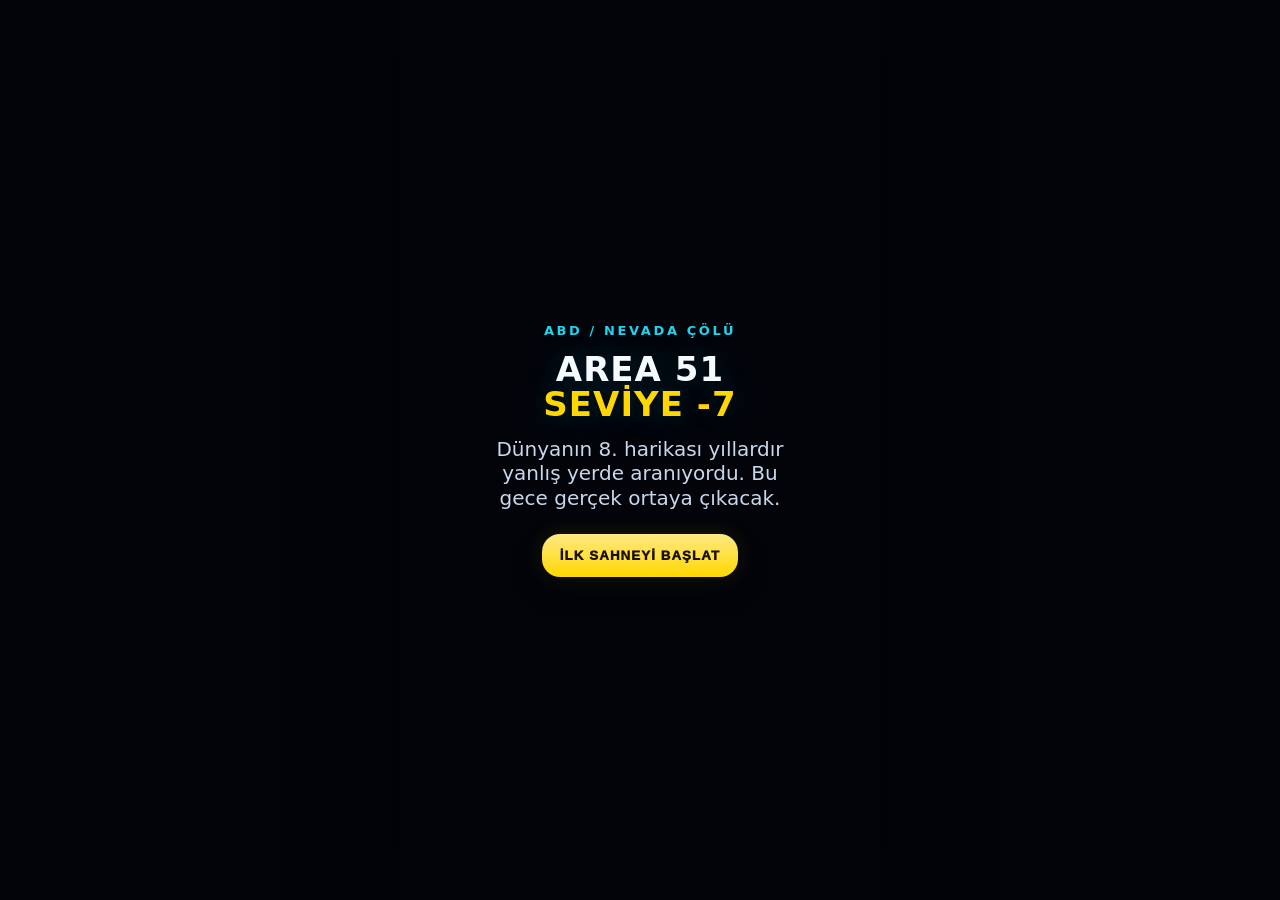
==== commit 87ac55a0: "Dövüş hissiyatını güçlendir: ekran sarsıntısı, vuruş parlaması, K.O. efekti Yumruk atmayı daha tatmi" ====
--- a/index.html
+++ b/index.html
@@ -1,462 +1,2379 @@
 <!DOCTYPE html>
 <html lang="tr">
 <head>
-  <meta charset="UTF-8">
-  <meta name="viewport" content="width=device-width, initial-scale=1.0">
-  <meta name="description" content="Meta Mimarlık — Çağdaş mimari tasarım, iç mimarlık ve kentsel tasarım ofisi. Fikirden yapıya, her ölçekte özgün mekânlar.">
-  <title>Meta Mimarlık | Çağdaş Mimari Tasarım Ofisi</title>
-  <link rel="icon" href="data:image/svg+xml,<svg xmlns='http://www.w3.org/2000/svg' viewBox='0 0 100 100'><rect width='100' height='100' rx='16' fill='%231a1a1a'/><path d='M25 75 V35 L50 55 L75 35 V75' stroke='%23c9a86a' stroke-width='8' fill='none' stroke-linecap='round' stroke-linejoin='round'/></svg>">
-  <link rel="stylesheet" href="css/style.css">
+  <meta charset="UTF-8" />
+  <meta name="viewport" content="width=device-width, initial-scale=1.0, viewport-fit=cover" />
+  <title>Başkan Operasyonu - İlk Sahne Assetli V8 Çalıştı</title>
+  <style>
+    :root{
+      --bg:#04060d;
+      --cyan:#22d3ee;
+      --red:#ff2244;
+      --gold:#ffd700;
+      --white:#f7fbff;
+      --muted:#b8c5d9;
+      --safeTop:max(env(safe-area-inset-top), 10px);
+      --safeBottom:max(env(safe-area-inset-bottom), 10px);
+    }
+
+    *{box-sizing:border-box;-webkit-tap-highlight-color:transparent}
+
+    html,body{
+      margin:0;
+      width:100%;
+      height:100%;
+      overflow:hidden;
+      background:#02040a;
+      color:var(--white);
+      font-family:system-ui,-apple-system,BlinkMacSystemFont,"Segoe UI",sans-serif;
+      touch-action:manipulation;
+    }
+
+    #game{
+      position:relative;
+      width:min(100vw,480px);
+      height:100vh;
+      margin:0 auto;
+      overflow:hidden;
+      background:
+        radial-gradient(circle at 50% 4%, rgba(34,211,238,.18), transparent 28%),
+        radial-gradient(circle at 95% 16%, rgba(255,34,68,.13), transparent 24%),
+        linear-gradient(180deg,#03050c 0%,#071122 48%,#04060d 100%);
+      box-shadow:0 0 80px rgba(0,0,0,.6);
+    }
+
+    #game::before{
+      content:"";
+      position:absolute;
+      inset:0;
+      background:
+        repeating-linear-gradient(180deg,rgba(255,255,255,.025) 0 2px,transparent 2px 5px),
+        radial-gradient(circle at center, transparent 0%, rgba(0,0,0,.38) 100%);
+      pointer-events:none;
+      z-index:120;
+      mix-blend-mode:screen;
+    }
+
+    .particles{
+      position:absolute;
+      inset:0;
+      pointer-events:none;
+      opacity:.8;
+      background-image:
+        radial-gradient(circle at 12% 16%,rgba(255,255,255,.4) 0 1px,transparent 2px),
+        radial-gradient(circle at 28% 34%,rgba(34,211,238,.55) 0 1px,transparent 2px),
+        radial-gradient(circle at 48% 18%,rgba(255,255,255,.35) 0 1px,transparent 2px),
+        radial-gradient(circle at 68% 28%,rgba(255,34,68,.45) 0 1px,transparent 2px),
+        radial-gradient(circle at 88% 14%,rgba(255,255,255,.35) 0 1px,transparent 2px),
+        radial-gradient(circle at 92% 42%,rgba(34,211,238,.5) 0 1px,transparent 2px);
+      animation:floatParticles 9s ease-in-out infinite;
+    }
+
+    @keyframes floatParticles{
+      0%,100%{transform:translateY(0)}
+      50%{transform:translateY(10px)}
+    }
+
+    .grid{
+      position:absolute;
+      left:-15%;
+      right:-15%;
+      bottom:-14%;
+      height:50%;
+      background:
+        linear-gradient(180deg,transparent 0%,rgba(0,0,0,.30) 28%,rgba(0,0,0,.65) 100%),
+        repeating-linear-gradient(0deg,rgba(34,211,238,.16) 0 1px,transparent 1px 32px),
+        repeating-linear-gradient(90deg,rgba(34,211,238,.16) 0 1px,transparent 1px 32px);
+      transform:perspective(660px) rotateX(68deg);
+      transform-origin:center top;
+      opacity:.66;
+    }
+
+    .wall-panels{
+      position:absolute;
+      inset:0;
+      pointer-events:none;
+    }
+
+    .wall-panels::before,
+    .wall-panels::after{
+      content:"";
+      position:absolute;
+      top:14%;
+      width:34%;
+      height:15%;
+      border-radius:16px;
+      border:1px solid rgba(34,211,238,.34);
+      background:
+        linear-gradient(180deg,rgba(34,211,238,.06),rgba(34,211,238,.02)),
+        repeating-linear-gradient(180deg,rgba(34,211,238,.09) 0 2px,transparent 2px 8px);
+      box-shadow:0 0 24px rgba(34,211,238,.12), inset 0 0 22px rgba(34,211,238,.05);
+    }
+
+    .wall-panels::before{left:5%;transform:rotate(-4deg)}
+    .wall-panels::after{right:5%;transform:rotate(4deg)}
+
+    #hud{
+      position:absolute;
+      z-index:70;
+      top:0;
+      left:0;
+      right:0;
+      padding:calc(var(--safeTop) + 4px) 10px 8px;
+      display:flex;
+      justify-content:space-between;
+      align-items:center;
+      gap:8px;
+      background:linear-gradient(180deg,rgba(0,0,0,.62),transparent);
+      font-size:11px;
+      letter-spacing:.12em;
+      text-transform:uppercase;
+      font-weight:800;
+    }
+
+    .hud-pill{
+      display:flex;
+      align-items:center;
+      gap:7px;
+      padding:7px 9px;
+      border:1px solid rgba(255,255,255,.10);
+      border-radius:999px;
+      background:rgba(4,8,18,.62);
+      backdrop-filter:blur(8px);
+      white-space:nowrap;
+      box-shadow:0 8px 18px rgba(0,0,0,.2);
+    }
+
+    .cyan{color:var(--cyan)}
+    .red{color:var(--red)}
+    .gold{color:var(--gold)}
+
+    .lamp{
+      width:10px;
+      height:10px;
+      border-radius:50%;
+      background:var(--red);
+      box-shadow:0 0 16px var(--red),0 0 8px var(--red);
+      animation:blink 1s infinite;
+      flex:0 0 auto;
+    }
+
+    @keyframes blink{
+      0%,50%,100%{opacity:1}
+      25%,75%{opacity:.24}
+    }
+
+    #cinemaBars{
+      position:absolute;
+      inset:0;
+      z-index:90;
+      pointer-events:none;
+    }
+
+    #cinemaBars::before,
+    #cinemaBars::after{
+      content:"";
+      position:absolute;
+      left:0;
+      right:0;
+      height:7.5%;
+      background:#000;
+      transition:.5s ease;
+    }
+
+    #cinemaBars::before{top:0}
+    #cinemaBars::after{bottom:0}
+
+    #intro{
+      position:absolute;
+      inset:0;
+      z-index:100;
+      display:flex;
+      align-items:center;
+      justify-content:center;
+      padding:24px;
+      background:#02040a;
+      transition:opacity .8s ease;
+    }
+
+    #intro.hide{
+      opacity:0;
+      pointer-events:none;
+    }
+
+    .intro-card{
+      width:100%;
+      text-align:center;
+      animation:introIn 1s ease both;
+    }
+
+    @keyframes introIn{
+      from{opacity:0;transform:translateY(20px) scale(.98)}
+      to{opacity:1;transform:translateY(0) scale(1)}
+    }
+
+    .intro-small{
+      color:var(--cyan);
+      font-size:13px;
+      letter-spacing:.20em;
+      text-transform:uppercase;
+      font-weight:900;
+      margin-bottom:14px;
+    }
+
+    .intro-title{
+      margin:0;
+      font-size:34px;
+      line-height:1.04;
+      letter-spacing:.03em;
+      text-transform:uppercase;
+      text-shadow:0 0 30px rgba(34,211,238,.22);
+    }
+
+    .intro-sub{
+      margin:14px auto 0;
+      max-width:330px;
+      color:#c9d7ea;
+      font-size:20px;
+      line-height:1.22;
+    }
+
+    .start-btn{
+      margin-top:24px;
+      appearance:none;
+      border:none;
+      border-radius:18px;
+      padding:14px 18px;
+      background:linear-gradient(180deg,#ffe985,#ffd700);
+      color:#171100;
+      font-weight:1000;
+      letter-spacing:.08em;
+      text-transform:uppercase;
+      box-shadow:0 12px 26px rgba(0,0,0,.35),0 0 24px rgba(255,215,0,.12);
+    }
+
+    #stageCue{
+      position:absolute;
+      z-index:76;
+      top:84px;
+      left:50%;
+      max-width:90%;
+      transform:translateX(-50%) translateY(-12px);
+      opacity:0;
+      pointer-events:none;
+      transition:.3s ease;
+      padding:9px 13px;
+      border-radius:14px;
+      background:rgba(2,6,18,.84);
+      border:1px solid rgba(255,255,255,.12);
+      color:var(--gold);
+      font-size:12px;
+      font-weight:900;
+      letter-spacing:.08em;
+      text-align:center;
+      box-shadow:0 12px 24px rgba(0,0,0,.34);
+    }
+
+    #stageCue.show{
+      opacity:1;
+      transform:translateX(-50%) translateY(0);
+    }
+
+    #table{
+      position:absolute;
+      left:50%;
+      bottom:30%;
+      width:74%;
+      height:12%;
+      transform:translateX(-50%);
+      border-radius:50%;
+      background:
+        radial-gradient(circle at 50% 35%,rgba(255,255,255,.11),transparent 54%),
+        linear-gradient(180deg,rgba(8,18,36,.96),rgba(4,7,14,.96));
+      border:1px solid rgba(34,211,238,.25);
+      box-shadow:0 14px 38px rgba(0,0,0,.45),0 0 28px rgba(34,211,238,.10),inset 0 0 24px rgba(34,211,238,.08);
+    }
+
+    #table::after{
+      content:"";
+      position:absolute;
+      inset:15% 18%;
+      border-radius:50%;
+      border:1px dashed rgba(34,211,238,.20);
+    }
+
+    #characters{
+      position:absolute;
+      inset:0;
+      z-index:35;
+    }
+
+    .char{
+      position:absolute;
+      width:26%;
+      max-width:118px;
+      opacity:.74;
+      text-align:center;
+      transition:transform .25s ease,filter .25s ease,opacity .25s ease;
+      pointer-events:none;
+    }
+
+    .char img{
+      width:100%;
+      aspect-ratio:3/4;
+      object-fit:cover;
+      border-radius:18px;
+      border:2px solid rgba(255,255,255,.08);
+      background:rgba(255,255,255,.04);
+      box-shadow:0 12px 28px rgba(0,0,0,.38);
+      animation:charFloat 4.4s ease-in-out infinite;
+    }
+
+    @keyframes charFloat{
+      0%,100%{transform:translateY(0)}
+      50%{transform:translateY(-4px)}
+    }
+
+    .char-name{
+      display:inline-block;
+      margin-top:5px;
+      padding:4px 8px;
+      border-radius:999px;
+      background:rgba(3,8,18,.8);
+      border:1px solid rgba(255,255,255,.09);
+      font-size:12px;
+      font-weight:900;
+      color:#d8e6fb;
+      box-shadow:0 8px 14px rgba(0,0,0,.25);
+    }
+
+    .char.active{
+      opacity:1;
+      transform:translateY(-8px) scale(1.06);
+      filter:drop-shadow(0 0 22px rgba(34,211,238,.33));
+      z-index:3;
+    }
+
+    .char.active img{
+      border-color:rgba(34,211,238,.62);
+      box-shadow:0 0 0 2px rgba(34,211,238,.18),0 0 28px rgba(34,211,238,.22),0 12px 28px rgba(0,0,0,.38);
+      animation:talking .9s ease-in-out infinite;
+    }
+
+    @keyframes talking{
+      0%,100%{transform:translateY(0)}
+      50%{transform:translateY(-3px)}
+    }
+
+    .reaction{
+      position:absolute;
+      right:-6px;
+      top:-10px;
+      padding:3px 7px;
+      min-width:27px;
+      border-radius:999px;
+      background:var(--gold);
+      color:#120e00;
+      font-size:14px;
+      font-weight:1000;
+      opacity:0;
+      transform:translateY(8px) scale(.75);
+      transition:.2s ease;
+      box-shadow:0 10px 18px rgba(0,0,0,.35);
+    }
+
+    .char.shock .reaction{
+      opacity:1;
+      transform:translateY(0) scale(1);
+    }
+
+    .char.fall{
+      transform:translateY(28px) rotate(-20deg) scale(.96) !important;
+    }
+
+    .harris{left:37%;bottom:28%}
+    .chen{left:7%;bottom:29%}
+    .volkov{right:7%;bottom:30%}
+    .reyes{right:28%;bottom:25%}
+
+    #beam{
+      position:absolute;
+      z-index:27;
+      left:50%;
+      top:13%;
+      width:50%;
+      height:43%;
+      transform:translateX(-50%) scale(.9);
+      opacity:0;
+      clip-path:polygon(43% 0,57% 0,100% 100%,0 100%);
+      background:linear-gradient(180deg,rgba(255,255,255,.08),rgba(34,211,238,.20),rgba(34,211,238,.03));
+      filter:blur(10px);
+      transition:.35s ease;
+      pointer-events:none;
+    }
+
+    #screen{
+      position:absolute;
+      z-index:30;
+      left:50%;
+      top:15%;
+      width:64%;
+      aspect-ratio:5/4;
+      transform:translateX(-50%) scale(.85);
+      opacity:0;
+      transition:.35s ease;
+      border-radius:18px;
+      overflow:hidden;
+      border:1px solid rgba(34,211,238,.50);
+      background:rgba(4,13,24,.9);
+      box-shadow:0 0 34px rgba(34,211,238,.2),inset 0 0 30px rgba(34,211,238,.10);
+    }
+
+    #screen::before{
+      content:"";
+      position:absolute;
+      inset:0;
+      z-index:2;
+      pointer-events:none;
+      background:
+        repeating-linear-gradient(180deg,rgba(255,255,255,.06) 0 2px,transparent 2px 6px),
+        radial-gradient(circle at center,rgba(255,255,255,.16),transparent 60%);
+      mix-blend-mode:screen;
+    }
+
+    #screen.show,
+    #beam.show{
+      opacity:1;
+      transform:translateX(-50%) scale(1);
+    }
+
+    #screen img{
+      display:block;
+      width:100%;
+      height:100%;
+      object-fit:cover;
+    }
+
+    #flash{
+      position:absolute;
+      inset:0;
+      z-index:86;
+      background:#fff;
+      opacity:0;
+      pointer-events:none;
+    }
+
+    #flash.on{
+      animation:flash .72s ease-out;
+    }
+
+    @keyframes flash{
+      0%{opacity:0}
+      10%{opacity:.95}
+      100%{opacity:0}
+    }
+
+    #dialogue{
+      position:absolute;
+      z-index:82;
+      left:10px;
+      right:10px;
+      bottom:calc(62px + var(--safeBottom));
+      padding:12px 14px 14px;
+      border-radius:22px;
+      background:linear-gradient(180deg,rgba(10,18,36,.95),rgba(5,9,18,.95));
+      border:1px solid rgba(255,255,255,.10);
+      box-shadow:0 16px 42px rgba(0,0,0,.46);
+      backdrop-filter:blur(10px);
+    }
+
+    #dialogueHead{
+      display:flex;
+      align-items:center;
+      justify-content:space-between;
+      gap:8px;
+      margin-bottom:8px;
+    }
+
+    #speaker{
+      color:var(--gold);
+      font-size:14px;
+      font-weight:1000;
+      letter-spacing:.08em;
+      text-transform:uppercase;
+    }
+
+    #hint{
+      color:#cfd9ea;
+      opacity:.78;
+      font-size:13px;
+      font-weight:700;
+    }
+
+    #text{
+      min-height:78px;
+      font-size:23px;
+      line-height:1.08;
+      color:#f7fbff;
+      text-shadow:0 1px 0 rgba(0,0,0,.3);
+    }
+
+    #controls{
+      position:absolute;
+      z-index:84;
+      left:10px;
+      right:10px;
+      bottom:calc(8px + var(--safeBottom));
+      display:flex;
+      justify-content:space-between;
+      gap:8px;
+    }
+
+    .ui-btn{
+      appearance:none;
+      border:none;
+      border-radius:16px;
+      min-width:88px;
+      padding:12px 14px;
+      color:#fff;
+      background:linear-gradient(180deg,rgba(18,28,52,.96),rgba(8,14,24,.96));
+      border:1px solid rgba(255,255,255,.12);
+      font-weight:1000;
+      letter-spacing:.08em;
+      text-transform:uppercase;
+      box-shadow:0 8px 18px rgba(0,0,0,.34);
+    }
+
+    .ui-btn.primary{
+      border-color:rgba(34,211,238,.45);
+    }
+
+    #ending{
+      position:absolute;
+      inset:0;
+      z-index:110;
+      display:flex;
+      align-items:center;
+      justify-content:center;
+      padding:22px;
+      background:rgba(2,4,10,.72);
+      backdrop-filter:blur(9px);
+      opacity:0;
+      pointer-events:none;
+      transition:.45s ease;
+    }
+
+    #ending.show{
+      opacity:1;
+      pointer-events:auto;
+    }
+
+    .ending-card{
+      width:100%;
+      max-width:410px;
+      text-align:center;
+      padding:28px 20px;
+      border-radius:28px;
+      background:
+        radial-gradient(circle at 50% 0%,rgba(255,215,0,.14),transparent 34%),
+        linear-gradient(180deg,rgba(12,20,40,.96),rgba(5,8,18,.96));
+      border:1px solid rgba(255,255,255,.12);
+      box-shadow:0 18px 46px rgba(0,0,0,.48);
+      animation:endingIn .7s ease both;
+    }
+
+    @keyframes endingIn{
+      from{opacity:0;transform:translateY(20px) scale(.96)}
+      to{opacity:1;transform:translateY(0) scale(1)}
+    }
+
+    .ending-kicker{
+      color:var(--cyan);
+      font-size:12px;
+      font-weight:1000;
+      letter-spacing:.18em;
+      text-transform:uppercase;
+      margin-bottom:12px;
+    }
+
+    .ending-title{
+      margin:0;
+      font-size:31px;
+      line-height:1.06;
+      text-transform:uppercase;
+      color:var(--gold);
+      text-shadow:0 0 28px rgba(255,215,0,.16);
+    }
+
+    .ending-sub{
+      margin:14px auto 0;
+      color:#d6e3f6;
+      font-size:20px;
+      line-height:1.22;
+      max-width:330px;
+    }
+
+    @media(max-width:390px){
+      #hud{font-size:10px}
+      .hud-pill{padding:7px 7px}
+      #text{font-size:21px;min-height:76px}
+      .intro-title{font-size:29px}
+      .intro-sub,.ending-sub{font-size:18px}
+      .ending-title{font-size:27px}
+      .char-name{font-size:11px}
+    }
+  
+    /* ASSETLİ SÜRÜM OVERRIDE */
+    #game{
+      background:#02040a;
+      background-position:center top !important;
+      background-size:cover !important;
+      background-repeat:no-repeat !important;
+    }
+
+    .grid,
+    .wall-panels,
+    .wall-panels::before,
+    .wall-panels::after{
+      display:none !important;
+    }
+
+    .particles{
+      opacity:.28 !important;
+      mix-blend-mode:screen;
+    }
+
+    #table{
+      z-index:34 !important;
+      left:50% !important;
+      bottom:12.5% !important;
+      width:96% !important;
+      height:41% !important;
+      transform:translateX(-50%) !important;
+      background-position:center bottom !important;
+      background-repeat:no-repeat !important;
+      background-size:contain !important;
+      border:none !important;
+      border-radius:0 !important;
+      box-shadow:none !important;
+      filter:drop-shadow(0 20px 34px rgba(0,0,0,.62));
+    }
+
+    #table::after{display:none !important}
+
+    .char img{
+      object-fit:contain !important;
+      border:none !important;
+      background:none !important;
+      box-shadow:none !important;
+      filter:drop-shadow(0 10px 16px rgba(0,0,0,.58));
+    }
+
+    .char.active img{
+      border:none !important;
+      box-shadow:none !important;
+      filter:
+        drop-shadow(0 0 22px rgba(34,211,238,.36))
+        drop-shadow(0 12px 18px rgba(0,0,0,.62)) !important;
+    }
+
+    .char-name{
+      margin-top:-4px !important;
+      font-size:11px !important;
+      background:rgba(1,7,16,.78) !important;
+      border-color:rgba(34,211,238,.20) !important;
+    }
+
+    .harris{left:1.5% !important; bottom:23% !important; width:28% !important; max-width:132px !important}
+    .chen{left:22% !important; bottom:27% !important; width:24% !important; max-width:120px !important}
+    .volkov{right:21% !important; bottom:26.5% !important; width:24% !important; max-width:122px !important}
+    .reyes{right:0% !important; bottom:21% !important; width:27% !important; max-width:126px !important}
+
+    #beam{
+      top:12% !important;
+      width:56% !important;
+      height:41% !important;
+      background:linear-gradient(180deg,rgba(255,255,255,.11),rgba(84,235,255,.24),rgba(34,211,238,.02)) !important;
+      filter:blur(12px) !important;
+    }
+
+    #screen{
+      z-index:30 !important;
+      left:50% !important;
+      top:11.5% !important;
+      width:76% !important;
+      height:31% !important;
+      border:none !important;
+      border-radius:0 !important;
+      overflow:visible !important;
+      background-position:center !important;
+      background-repeat:no-repeat !important;
+      background-size:contain !important;
+      box-shadow:none !important;
+    }
+
+    #screen::before{
+      left:6.5% !important;
+      top:27% !important;
+      width:81% !important;
+      height:44.5% !important;
+      border-radius:8px !important;
+      background:
+        repeating-linear-gradient(180deg,rgba(255,255,255,.05) 0 2px,transparent 2px 6px),
+        radial-gradient(circle at center,rgba(255,255,255,.15),transparent 60%) !important;
+    }
+
+    #screen img{
+      position:absolute !important;
+      left:6.5% !important;
+      top:27% !important;
+      width:81% !important;
+      height:44.5% !important;
+      object-fit:cover !important;
+      border-radius:8px !important;
+      box-shadow:0 0 26px rgba(34,211,238,.18) !important;
+    }
+
+    #dialogue{
+      background:linear-gradient(180deg,rgba(10,18,36,.90),rgba(5,9,18,.92)) !important;
+    }
+
+    #ending{
+      z-index:130 !important;
+    }
+
+  
+    /* PROJEKSİYON DÜZELTME */
+    #screen{
+      overflow:hidden !important;
+      border-radius:18px !important;
+      background-position:center center !important;
+      background-repeat:no-repeat !important;
+      background-size:contain !important;
+    }
+
+    #screen img{
+      position:absolute !important;
+      left:50% !important;
+      top:49.7% !important;
+      transform:translate(-50%, -50%) !important;
+      width:77.5% !important;
+      height:46.5% !important;
+      display:block !important;
+      visibility:visible !important;
+      opacity:1 !important;
+      object-fit:cover !important;
+      object-position:center center !important;
+      z-index:1 !important;
+      border-radius:8px !important;
+      box-shadow:0 0 26px rgba(34,211,238,.20) !important;
+    }
+
+    #screen::before{
+      z-index:2 !important;
+      left:11% !important;
+      top:25.8% !important;
+      width:78% !important;
+      height:48.5% !important;
+      border-radius:8px !important;
+      pointer-events:none !important;
+    }
+
+  
+    /* V4 PROJEKSİYON FOTOĞRAF GARANTİ KATMANI */
+    #screen{
+      overflow:visible !important;
+      background-repeat:no-repeat !important;
+      background-position:center !important;
+      background-size:contain !important;
+    }
+
+    #projectionPhotoLayer{
+      position:absolute !important;
+      left:11.2% !important;
+      top:26.8% !important;
+      width:77.8% !important;
+      height:46.2% !important;
+      z-index:6 !important;
+      display:block !important;
+      opacity:1 !important;
+      visibility:visible !important;
+      background-repeat:no-repeat !important;
+      background-size:cover !important;
+      background-position:center center !important;
+      border-radius:7px !important;
+      box-shadow:
+        inset 0 0 22px rgba(34,211,238,.14),
+        0 0 32px rgba(34,211,238,.24) !important;
+      filter:saturate(1.08) contrast(1.04) brightness(1.05);
+      pointer-events:none !important;
+    }
+
+    #screen img#ilaydaPhoto{
+      position:absolute !important;
+      left:11.2% !important;
+      top:26.8% !important;
+      transform:none !important;
+      width:77.8% !important;
+      height:46.2% !important;
+      z-index:5 !important;
+      display:block !important;
+      opacity:1 !important;
+      visibility:visible !important;
+      object-fit:cover !important;
+      object-position:center center !important;
+      border-radius:7px !important;
+      pointer-events:none !important;
+    }
+
+    #screen::before{
+      z-index:9 !important;
+      left:11.2% !important;
+      top:26.8% !important;
+      width:77.8% !important;
+      height:46.2% !important;
+      border-radius:7px !important;
+    }
+
+    #screen.show #projectionPhotoLayer,
+    #screen.show img#ilaydaPhoto{
+      display:block !important;
+      opacity:1 !important;
+      visibility:visible !important;
+    }
+
+  
+    /* V8 ÇALIŞAN TEMİZ FIX */
+    #intro{
+      z-index:900 !important;
+      pointer-events:auto !important;
+    }
+
+    #intro.hide{
+      opacity:0 !important;
+      pointer-events:none !important;
+      display:none !important;
+    }
+
+    #startBtn{
+      position:relative !important;
+      z-index:950 !important;
+      pointer-events:auto !important;
+      touch-action:manipulation !important;
+    }
+
+    #ending:not(.show){
+      display:none !important;
+      opacity:0 !important;
+      pointer-events:none !important;
+    }
+
+    #ending.show{
+      display:flex !important;
+      z-index:920 !important;
+      pointer-events:auto !important;
+    }
+
+    #cinemaBars,
+    #cinemaBars::before,
+    #cinemaBars::after,
+    #flash,
+    #screen,
+    #beam,
+    #projectionPhotoLayer,
+    #table,
+    #characters,
+    #characters *,
+    .particles,
+    .grid,
+    .wall-panels{
+      pointer-events:none !important;
+    }
+
+    #screen{
+      left:50% !important;
+      top:12.8% !important;
+      width:72% !important;
+      height:auto !important;
+      aspect-ratio:313 / 241 !important;
+      transform:translateX(-50%) scale(.85) !important;
+      background-size:100% 100% !important;
+      background-position:center center !important;
+      background-repeat:no-repeat !important;
+      overflow:visible !important;
+      border:none !important;
+      border-radius:0 !important;
+      box-shadow:0 0 28px rgba(34,211,238,.18) !important;
+    }
+
+    #screen.show{
+      transform:translateX(-50%) scale(1) !important;
+    }
+
+    #projectionPhotoLayer{
+      left:2.6% !important;
+      top:13.7% !important;
+      width:88.5% !important;
+      height:78% !important;
+      z-index:6 !important;
+      display:block !important;
+      opacity:1 !important;
+      visibility:visible !important;
+      background-color:#071122 !important;
+      background-repeat:no-repeat !important;
+      background-size:contain !important;
+      background-position:center center !important;
+      border-radius:5px !important;
+      box-shadow:
+        inset 0 0 18px rgba(34,211,238,.16),
+        0 0 26px rgba(34,211,238,.20) !important;
+      filter:saturate(1.08) contrast(1.04) brightness(1.04);
+    }
+
+    #screen img#ilaydaPhoto{
+      left:2.6% !important;
+      top:13.7% !important;
+      transform:none !important;
+      width:88.5% !important;
+      height:78% !important;
+      z-index:5 !important;
+      display:block !important;
+      opacity:1 !important;
+      visibility:visible !important;
+      object-fit:contain !important;
+      object-position:center center !important;
+      background:#071122 !important;
+      border-radius:5px !important;
+    }
+
+    #screen::before{
+      left:2.6% !important;
+      top:13.7% !important;
+      width:88.5% !important;
+      height:78% !important;
+      z-index:9 !important;
+      border-radius:5px !important;
+    }
+
+    #beam{
+      top:12.5% !important;
+      width:58% !important;
+      height:38% !important;
+    }
+
+
+    /* ================= SAHNE 2+ EKLENTILERI ================= */
+    #game.act-alt #table,
+    #game.act-alt #characters,
+    #game.act-alt #screen,
+    #game.act-alt #beam{
+      display:none !important;
+    }
+
+    #game.act-apartment{
+      background:
+        radial-gradient(circle at 20% 10%, rgba(255,215,0,.08), transparent 40%),
+        radial-gradient(circle at 80% 80%, rgba(34,211,238,.10), transparent 45%),
+        linear-gradient(180deg,#0a0f1c 0%,#141b2c 55%,#05070d 100%) !important;
+    }
+
+    #game.act-fight-bg{
+      background:
+        radial-gradient(circle at 50% 0%, rgba(255,34,68,.16), transparent 45%),
+        linear-gradient(180deg,#0b0507 0%,#1a0d10 55%,#050304 100%) !important;
+    }
+
+    #game.act-final-bg{
+      background:
+        radial-gradient(circle at 50% 10%, rgba(255,215,0,.22), transparent 45%),
+        linear-gradient(180deg,#160f05 0%,#241a08 55%,#0b0703 100%) !important;
+    }
+
+    #phoneCallHud{
+      position:absolute;
+      z-index:75;
+      top:84px;
+      left:50%;
+      transform:translateX(-50%);
+      display:none;
+      align-items:center;
+      gap:10px;
+      padding:12px 18px;
+      border-radius:18px;
+      background:rgba(4,8,18,.82);
+      border:1px solid rgba(34,211,238,.35);
+      box-shadow:0 14px 30px rgba(0,0,0,.4);
+    }
+
+    #phoneCallHud.show{ display:flex; }
+
+    #phoneCallHud .phone-icon{
+      font-size:20px;
+      display:inline-block;
+      animation:phoneRing .5s ease-in-out infinite;
+    }
+
+    @keyframes phoneRing{
+      0%,100%{transform:rotate(0deg)}
+      25%{transform:rotate(-14deg)}
+      75%{transform:rotate(14deg)}
+    }
+
+    #phoneCallHud .phone-name{
+      font-weight:1000;
+      letter-spacing:.08em;
+      text-transform:uppercase;
+      color:var(--cyan);
+      font-size:13px;
+    }
+
+    #emojiPop{
+      position:absolute;
+      left:50%;
+      top:40%;
+      transform:translate(-50%,-50%) scale(.4);
+      font-size:64px;
+      opacity:0;
+      pointer-events:none;
+      z-index:150;
+    }
+
+    #emojiPop.pop{ animation:hitPop .7s ease; }
+
+    /* Dovus ekrani */
+    #fightScreen{
+      position:absolute;
+      inset:0;
+      z-index:200;
+      display:none;
+      flex-direction:column;
+      justify-content:space-between;
+      padding:calc(var(--safeTop) + 10px) 14px calc(var(--safeBottom) + 14px);
+      background:
+        radial-gradient(circle at 50% 0%, rgba(255,34,68,.18), transparent 50%),
+        linear-gradient(180deg,#0b0507 0%,#1a0d10 55%,#050304 100%);
+    }
+
+    #fightScreen.show{ display:flex; }
+
+    #fightHud{
+      display:flex;
+      justify-content:space-between;
+      align-items:center;
+      gap:8px;
+    }
+
+    #fightTitle{
+      font-weight:1000;
+      letter-spacing:.10em;
+      text-transform:uppercase;
+      color:var(--red);
+      font-size:12px;
+      text-shadow:0 0 14px rgba(255,34,68,.5);
+    }
+
+    .fight-skip-btn{
+      appearance:none;
+      border-radius:999px;
+      padding:6px 14px;
+      font-size:11px;
+      font-weight:900;
+      letter-spacing:.08em;
+      text-transform:uppercase;
+      color:#dce6f7;
+      background:rgba(255,255,255,.08);
+      border:1px solid rgba(255,255,255,.18);
+    }
+
+    #comboBadge{
+      font-weight:1000;
+      letter-spacing:.06em;
+      color:var(--gold);
+      font-size:12px;
+      padding:5px 10px;
+      border-radius:999px;
+      background:rgba(0,0,0,.4);
+      border:1px solid rgba(255,215,0,.3);
+      white-space:nowrap;
+    }
+
+    #fightQuote{
+      min-height:20px;
+      text-align:center;
+      font-size:13px;
+      font-weight:800;
+      color:#dce6f7;
+      margin:6px 0 2px;
+    }
+
+    #fightArena{
+      position:relative;
+      flex:1;
+      display:flex;
+      align-items:flex-end;
+      justify-content:space-between;
+      padding:6px 4px 18px;
+      gap:10px;
+    }
+
+    .fighter{
+      width:40%;
+      max-width:150px;
+      text-align:center;
+      position:relative;
+    }
+
+    .fighter img{
+      width:100%;
+      aspect-ratio:3/4;
+      object-fit:contain;
+      filter:drop-shadow(0 12px 18px rgba(0,0,0,.6));
+      transition:transform .12s ease;
+    }
+
+    .fighter-name{
+      margin-top:6px;
+      font-size:12px;
+      font-weight:900;
+      color:#f1f5fb;
+      background:rgba(3,8,18,.7);
+      border-radius:999px;
+      padding:3px 8px;
+      display:inline-block;
+    }
+
+    .fighter.enemy .hp-bar{
+      width:100%;
+      height:9px;
+      border-radius:999px;
+      background:rgba(255,255,255,.12);
+      overflow:hidden;
+      margin-bottom:6px;
+      border:1px solid rgba(255,255,255,.16);
+    }
+
+    .hp-fill{
+      height:100%;
+      width:100%;
+      background:linear-gradient(90deg,#ff2244,#ffae00);
+      transition:width .25s ease;
+    }
+
+    .fighter.hit img{
+      animation:fighterHit .28s ease;
+    }
+
+    @keyframes fighterHit{
+      0%{transform:translateX(0)}
+      30%{transform:translateX(-8px) rotate(-4deg)}
+      60%{transform:translateX(6px) rotate(3deg)}
+      100%{transform:translateX(0)}
+    }
+
+    .fighter.ko img{
+      animation:fighterKo .5s ease forwards;
+    }
+
+    @keyframes fighterKo{
+      to{ transform:translateY(30px) rotate(-70deg); opacity:.35; }
+    }
+
+    #hitPop{
+      position:absolute;
+      left:50%;
+      top:30%;
+      transform:translate(-50%,-50%) scale(.4);
+      font-size:32px;
+      font-weight:1000;
+      color:var(--gold);
+      text-shadow:0 0 18px rgba(255,215,0,.6), 0 4px 0 rgba(0,0,0,.4);
+      opacity:0;
+      pointer-events:none;
+      z-index:5;
+    }
+
+    #hitPop.pop{
+      animation:hitPop .45s ease;
+    }
+
+    @keyframes hitPop{
+      0%{opacity:0; transform:translate(-50%,-50%) scale(.3) rotate(-8deg)}
+      35%{opacity:1; transform:translate(-50%,-50%) scale(1.15) rotate(4deg)}
+      100%{opacity:0; transform:translate(-50%,-60%) scale(.9) rotate(0)}
+    }
+
+    .punch-btn{
+      appearance:none;
+      border:none;
+      align-self:center;
+      border-radius:999px;
+      padding:15px 42px;
+      font-size:16px;
+      font-weight:1000;
+      letter-spacing:.1em;
+      text-transform:uppercase;
+      color:#2a0006;
+      background:linear-gradient(180deg,#ff8a97,#ff2244);
+      box-shadow:0 14px 30px rgba(255,34,68,.35);
+    }
+
+    .punch-btn:active{
+      transform:scale(.94);
+    }
+
+    .punch-btn.recoil{
+      animation:punchRecoil .22s ease;
+    }
+
+    @keyframes punchRecoil{
+      0%{transform:scale(1)}
+      35%{transform:scale(.86)}
+      100%{transform:scale(1)}
+    }
+
+    #fightScreen.shake{
+      animation:screenShake .26s ease;
+    }
+
+    @keyframes screenShake{
+      0%,100%{transform:translate(0,0) rotate(0)}
+      20%{transform:translate(-7px,3px) rotate(-.6deg)}
+      40%{transform:translate(6px,-4px) rotate(.5deg)}
+      60%{transform:translate(-5px,3px) rotate(-.4deg)}
+      80%{transform:translate(4px,-2px) rotate(.3deg)}
+    }
+
+    .fighter.lunge img{
+      animation:playerLunge .22s ease;
+    }
+
+    @keyframes playerLunge{
+      0%{transform:translateX(0) scale(1)}
+      45%{transform:translateX(16px) scale(1.06) rotate(3deg)}
+      100%{transform:translateX(0) scale(1)}
+    }
+
+    #impactFlash{
+      position:absolute;
+      inset:0;
+      background:radial-gradient(circle at 50% 44%, rgba(255,255,255,.95), rgba(255,60,60,.4) 42%, transparent 72%);
+      opacity:0;
+      pointer-events:none;
+      z-index:4;
+    }
+
+    #impactFlash.pop{
+      animation:impactFlashAnim .3s ease;
+    }
+
+    @keyframes impactFlashAnim{
+      0%{opacity:0}
+      18%{opacity:1}
+      100%{opacity:0}
+    }
+
+    #hitPop.ko-text{
+      font-size:44px;
+      color:#fff;
+      text-shadow:0 0 22px rgba(255,34,68,.8), 0 4px 0 rgba(0,0,0,.5);
+    }
+
+    #hitPop.ko-text.pop{
+      animation:hitPopKo .6s ease;
+    }
+
+    @keyframes hitPopKo{
+      0%{opacity:0; transform:translate(-50%,-50%) scale(.2) rotate(-10deg)}
+      30%{opacity:1; transform:translate(-50%,-50%) scale(1.35) rotate(5deg)}
+      60%{opacity:1; transform:translate(-50%,-50%) scale(1.05) rotate(-2deg)}
+      100%{opacity:0; transform:translate(-50%,-65%) scale(.95) rotate(0)}
+    }
+
+    #enemyProgress{
+      text-align:center;
+      font-size:11px;
+      font-weight:800;
+      letter-spacing:.1em;
+      color:#9fb3cc;
+      margin-bottom:2px;
+    }
+
+    #fightArena.tap-hint{
+      cursor:pointer;
+    }
+
+  </style>
 </head>
 <body>
-
-  <!-- ======= HEADER ======= -->
-  <header class="site-header" id="site-header">
-    <div class="container header-inner">
-      <a href="#anasayfa" class="logo" aria-label="Meta Mimarlık ana sayfa">
-        <svg class="logo-mark" viewBox="0 0 100 100" aria-hidden="true">
-          <rect width="100" height="100" rx="16" class="logo-bg"/>
-          <path d="M25 75 V35 L50 55 L75 35 V75" class="logo-m"/>
-        </svg>
-        <span class="logo-text">META<em>MİMARLIK</em></span>
-      </a>
-
-      <nav class="site-nav" id="site-nav" aria-label="Ana menü">
-        <a href="#anasayfa">Ana Sayfa</a>
-        <a href="#projeler">Projeler</a>
-        <a href="#hizmetler">Hizmetler</a>
-        <a href="#hakkimizda">Hakkımızda</a>
-        <a href="#iletisim" class="nav-cta">İletişim</a>
-      </nav>
-
-      <button class="nav-toggle" id="nav-toggle" aria-label="Menüyü aç/kapat" aria-expanded="false">
-        <span></span><span></span><span></span>
-      </button>
+  <div id="game">
+    <div class="particles"></div>
+    <div class="wall-panels"></div>
+    <div class="grid"></div>
+
+    <div id="hud">
+      <div class="hud-pill"><span class="lamp"></span><span class="cyan">AREA 51 // SEVİYE -7</span></div>
+      <div class="hud-pill" id="clock">00:00:00</div>
+      <div class="hud-pill"><span class="red">GİZLİ</span></div>
     </div>
-  </header>
-
-  <main>
-
-    <!-- ======= HERO ======= -->
-    <section class="hero" id="anasayfa">
-      <div class="hero-bg" aria-hidden="true">
-        <div class="hero-grid-lines"></div>
+
+    <div id="stageCue"></div>
+    <div id="phoneCallHud"><span class="phone-icon">📞</span><span class="phone-name" id="phoneCallName">ÇAYCI VEKİL</span></div>
+
+    <div id="table"></div>
+
+    <div id="beam"></div>
+    <div id="screen">
+      <div id="projectionPhotoLayer" style="background-image:url([data-uri])"></div>
+      <img id="ilaydaPhoto" alt="İlayda Fotoğrafı">
+    </div>
+
+    <div id="characters">
+      <div class="char chen" data-char="chen">
+        <div class="reaction">?!</div>
+        <img id="chenImg" alt="Dr. Chen">
+        <div class="char-name">Dr. Chen</div>
       </div>
-      <div class="container hero-inner">
-        <p class="hero-kicker reveal">Mimari Tasarım Ofisi — İstanbul</p>
-        <h1 class="hero-title reveal">Fikirden yapıya,<br><span>mekânın ötesinde</span> tasarım.</h1>
-        <p class="hero-sub reveal">Meta Mimarlık; konut, ticari ve kamusal projelerde çağdaş, sürdürülebilir ve insan odaklı mimari çözümler üretir. Her ölçekte, her detayda özgünlük.</p>
-        <div class="hero-actions reveal">
-          <a href="#projeler" class="btn btn-primary">Projelerimizi İnceleyin</a>
-          <a href="#iletisim" class="btn btn-ghost">Teklif Alın</a>
+
+      <div class="char harris" data-char="harris">
+        <div class="reaction">!</div>
+        <img id="harrisImg" alt="Dr. Harris">
+        <div class="char-name">Dr. Harris</div>
+      </div>
+
+      <div class="char reyes" data-char="reyes">
+        <div class="reaction">?!</div>
+        <img id="reyesImg" alt="Dr. Reyes">
+        <div class="char-name">Dr. Reyes</div>
+      </div>
+
+      <div class="char volkov" data-char="volkov">
+        <div class="reaction">!</div>
+        <img id="volkovImg" alt="Dr. Volkov">
+        <div class="char-name">Dr. Volkov</div>
+      </div>
+    </div>
+
+    <div id="flash"></div>
+    <div id="emojiPop"></div>
+
+    <div id="dialogue">
+      <div id="dialogueHead">
+        <div id="speaker">SİSTEM</div>
+        <div id="hint">Dokun: ilerle</div>
+      </div>
+      <div id="text">Sahne başlatılmayı bekliyor...</div>
+    </div>
+
+    <div id="controls">
+      <button class="ui-btn" id="soundBtn">Ses: Açık</button>
+      <button class="ui-btn primary" id="skipBtn">Atla</button>
+    </div>
+
+    <div id="intro">
+      <div class="intro-card">
+        <div class="intro-small">ABD / Nevada Çölü</div>
+        <h1 class="intro-title">AREA 51<br><span class="gold">SEVİYE -7</span></h1>
+        <p class="intro-sub">
+          Dünyanın 8. harikası yıllardır yanlış yerde aranıyordu.
+          Bu gece gerçek ortaya çıkacak.
+        </p>
+        <button class="start-btn" id="startBtn" onclick="window.__forceStartScene && window.__forceStartScene(event)">İlk Sahneyi Başlat</button>
+      </div>
+    </div>
+
+    <div id="cinemaBars"></div>
+
+    <div id="fightScreen">
+      <div id="fightHud">
+        <div id="fightTitle">DÖVÜŞ</div>
+        <button type="button" id="fightSkipBtn" class="fight-skip-btn">Atla</button>
+        <div id="comboBadge">COMBO x0</div>
+      </div>
+      <div id="enemyProgress">DÜŞMAN 1/1</div>
+      <div id="fightQuote"></div>
+      <div id="fightArena">
+        <div id="impactFlash"></div>
+        <div class="fighter" id="playerFighter">
+          <img id="playerFighterImg" alt="">
+          <div class="fighter-name" id="playerFighterName"></div>
+        </div>
+        <div id="hitPop"></div>
+        <div class="fighter enemy" id="enemyFighter">
+          <div class="hp-bar"><div class="hp-fill" id="enemyHpFill"></div></div>
+          <img id="enemyFighterImg" alt="">
+          <div class="fighter-name" id="enemyFighterName"></div>
         </div>
       </div>
-      <a href="#istatistikler" class="scroll-hint" aria-label="Aşağı kaydır">
-        <span class="scroll-hint-line"></span>
-      </a>
-    </section>
-
-    <!-- ======= İSTATİSTİKLER ======= -->
-    <section class="stats" id="istatistikler">
-      <div class="container stats-grid">
-        <div class="stat reveal">
-          <span class="stat-num" data-count="120">0</span><span class="stat-plus">+</span>
-          <span class="stat-label">Tamamlanan Proje</span>
-        </div>
-        <div class="stat reveal">
-          <span class="stat-num" data-count="15">0</span><span class="stat-plus">+</span>
-          <span class="stat-label">Yıllık Deneyim</span>
-        </div>
-        <div class="stat reveal">
-          <span class="stat-num" data-count="18">0</span><span class="stat-plus"></span>
-          <span class="stat-label">Ulusal &amp; Uluslararası Ödül</span>
-        </div>
-        <div class="stat reveal">
-          <span class="stat-num" data-count="95">0</span><span class="stat-plus">%</span>
-          <span class="stat-label">Müşteri Memnuniyeti</span>
-        </div>
-      </div>
-    </section>
-
-    <!-- ======= PROJELER ======= -->
-    <section class="section projects" id="projeler">
-      <div class="container">
-        <div class="section-head reveal">
-          <p class="section-kicker">Seçili İşler</p>
-          <h2 class="section-title">Projelerimiz</h2>
-          <p class="section-desc">Konuttan kültür yapılarına, her projede bağlamı ve kullanıcıyı merkeze alan bir tasarım anlayışı.</p>
-        </div>
-
-        <div class="filter-bar reveal" role="tablist" aria-label="Proje filtreleri">
-          <button class="filter-btn is-active" data-filter="all">Tümü</button>
-          <button class="filter-btn" data-filter="konut">Konut</button>
-          <button class="filter-btn" data-filter="ticari">Ticari</button>
-          <button class="filter-btn" data-filter="kamusal">Kamusal</button>
-          <button class="filter-btn" data-filter="ic-mekan">İç Mekân</button>
-        </div>
-
-        <div class="project-grid">
-          <article class="project-card reveal" data-category="konut">
-            <div class="project-media media-1">
-              <svg viewBox="0 0 400 300" preserveAspectRatio="none" aria-hidden="true">
-                <rect width="400" height="300" fill="var(--m1a)"/>
-                <polygon points="0,300 150,90 260,300" fill="var(--m1b)"/>
-                <polygon points="150,300 280,140 400,300" fill="var(--m1c)"/>
-                <rect x="180" y="200" width="30" height="100" fill="var(--m1d)"/>
-                <circle cx="330" cy="60" r="28" fill="var(--m1d)" opacity="0.6"/>
-              </svg>
-            </div>
-            <div class="project-info">
-              <span class="project-tag">Konut</span>
-              <h3>Vadi Evleri</h3>
-              <p>Doğayla iç içe, teraslanan 24 üniteli villa yerleşkesi — Sapanca</p>
-            </div>
-          </article>
-
-          <article class="project-card reveal" data-category="ticari">
-            <div class="project-media media-2">
-              <svg viewBox="0 0 400 300" preserveAspectRatio="none" aria-hidden="true">
-                <rect width="400" height="300" fill="var(--m2a)"/>
-                <rect x="60" y="40" width="90" height="260" fill="var(--m2b)"/>
-                <rect x="170" y="90" width="90" height="210" fill="var(--m2c)"/>
-                <rect x="280" y="60" width="70" height="240" fill="var(--m2b)"/>
-                <line x1="0" y1="300" x2="400" y2="300" stroke="var(--m2d)" stroke-width="8"/>
-              </svg>
-            </div>
-            <div class="project-info">
-              <span class="project-tag">Ticari</span>
-              <h3>Meta Plaza</h3>
-              <p>LEED Gold sertifikalı, 32.000 m² karma kullanımlı ofis kulesi — Maslak</p>
-            </div>
-          </article>
-
-          <article class="project-card reveal" data-category="kamusal">
-            <div class="project-media media-3">
-              <svg viewBox="0 0 400 300" preserveAspectRatio="none" aria-hidden="true">
-                <rect width="400" height="300" fill="var(--m3a)"/>
-                <path d="M0 300 Q200 40 400 300 Z" fill="var(--m3b)"/>
-                <path d="M60 300 Q200 120 340 300 Z" fill="var(--m3c)"/>
-                <rect x="185" y="210" width="30" height="90" fill="var(--m3d)"/>
-              </svg>
-            </div>
-            <div class="project-info">
-              <span class="project-tag">Kamusal</span>
-              <h3>Kent Kütüphanesi</h3>
-              <p>Kabuk strüktürlü, gün ışığıyla şekillenen kamusal okuma mekânı — Eskişehir</p>
-            </div>
-          </article>
-
-          <article class="project-card reveal" data-category="ic-mekan">
-            <div class="project-media media-4">
-              <svg viewBox="0 0 400 300" preserveAspectRatio="none" aria-hidden="true">
-                <rect width="400" height="300" fill="var(--m4a)"/>
-                <rect x="40" y="60" width="140" height="240" fill="var(--m4b)"/>
-                <rect x="200" y="120" width="160" height="180" fill="var(--m4c)"/>
-                <circle cx="110" cy="40" r="18" fill="var(--m4d)"/>
-                <line x1="110" y1="0" x2="110" y2="24" stroke="var(--m4d)" stroke-width="4"/>
-              </svg>
-            </div>
-            <div class="project-info">
-              <span class="project-tag">İç Mekân</span>
-              <h3>Atölye Loft</h3>
-              <p>Endüstriyel mirası koruyan 480 m² yaşam ve çalışma alanı dönüşümü — Karaköy</p>
-            </div>
-          </article>
-
-          <article class="project-card reveal" data-category="konut">
-            <div class="project-media media-5">
-              <svg viewBox="0 0 400 300" preserveAspectRatio="none" aria-hidden="true">
-                <rect width="400" height="300" fill="var(--m5a)"/>
-                <rect x="50" y="120" width="300" height="180" fill="var(--m5b)"/>
-                <rect x="90" y="60" width="220" height="60" fill="var(--m5c)"/>
-                <rect x="240" y="160" width="70" height="140" fill="var(--m5d)"/>
-                <line x1="0" y1="300" x2="400" y2="300" stroke="var(--m5c)" stroke-width="6"/>
-              </svg>
-            </div>
-            <div class="project-info">
-              <span class="project-tag">Konut</span>
-              <h3>Kübik Ev</h3>
-              <p>Minimal kütle kurgusuyla ödüllü tek aile konutu — Urla</p>
-            </div>
-          </article>
-
-          <article class="project-card reveal" data-category="kamusal">
-            <div class="project-media media-6">
-              <svg viewBox="0 0 400 300" preserveAspectRatio="none" aria-hidden="true">
-                <rect width="400" height="300" fill="var(--m6a)"/>
-                <polygon points="40,300 120,80 200,300" fill="var(--m6b)"/>
-                <polygon points="160,300 240,50 320,300" fill="var(--m6c)"/>
-                <polygon points="270,300 340,120 400,300" fill="var(--m6b)"/>
-                <line x1="0" y1="300" x2="400" y2="300" stroke="var(--m6d)" stroke-width="8"/>
-              </svg>
-            </div>
-            <div class="project-info">
-              <span class="project-tag">Kamusal</span>
-              <h3>Sahil Pavyonları</h3>
-              <p>Kıyı bandını yeniden kamusallaştıran modüler pavyon dizisi — İzmir</p>
-            </div>
-          </article>
-        </div>
-      </div>
-    </section>
-
-    <!-- ======= HİZMETLER ======= -->
-    <section class="section services" id="hizmetler">
-      <div class="container">
-        <div class="section-head reveal">
-          <p class="section-kicker">Neler Yapıyoruz</p>
-          <h2 class="section-title">Hizmetlerimiz</h2>
-          <p class="section-desc">Konsept aşamasından anahtar teslimine, projenin her evresinde yanınızdayız.</p>
-        </div>
-
-        <div class="service-grid">
-          <div class="service-card reveal">
-            <div class="service-icon" aria-hidden="true">
-              <svg viewBox="0 0 48 48"><path d="M6 42 V18 L24 6 L42 18 V42 H28 V28 H20 V42 Z" fill="none" stroke="currentColor" stroke-width="2.5" stroke-linejoin="round"/></svg>
-            </div>
-            <h3>Mimari Tasarım</h3>
-            <p>Konut, ticari ve kamusal yapılarda konseptten uygulama projesine bütüncül mimari tasarım hizmeti.</p>
-          </div>
-
-          <div class="service-card reveal">
-            <div class="service-icon" aria-hidden="true">
-              <svg viewBox="0 0 48 48"><rect x="6" y="6" width="36" height="36" rx="3" fill="none" stroke="currentColor" stroke-width="2.5"/><path d="M6 20 H30 V42 M30 20 V6 M18 20 V42" fill="none" stroke="currentColor" stroke-width="2.5"/></svg>
-            </div>
-            <h3>İç Mimarlık</h3>
-            <p>Mekânın ruhunu ortaya çıkaran; malzeme, ışık ve mobilyayı bir arada kurgulayan iç mekân tasarımı.</p>
-          </div>
-
-          <div class="service-card reveal">
-            <div class="service-icon" aria-hidden="true">
-              <svg viewBox="0 0 48 48"><circle cx="24" cy="24" r="18" fill="none" stroke="currentColor" stroke-width="2.5"/><path d="M24 6 V24 L36 32" fill="none" stroke="currentColor" stroke-width="2.5" stroke-linecap="round"/></svg>
-            </div>
-            <h3>Proje Yönetimi</h3>
-            <p>Bütçe, takvim ve kalite kontrolüyle şantiye sürecinin uçtan uca profesyonel yönetimi.</p>
-          </div>
-
-          <div class="service-card reveal">
-            <div class="service-icon" aria-hidden="true">
-              <svg viewBox="0 0 48 48"><path d="M24 42 C14 34 6 27 6 18 A10 10 0 0 1 24 12 A10 10 0 0 1 42 18 C42 27 34 34 24 42 Z" fill="none" stroke="currentColor" stroke-width="2.5" stroke-linejoin="round"/><path d="M16 22 L22 28 L33 17" fill="none" stroke="currentColor" stroke-width="2.5" stroke-linecap="round" stroke-linejoin="round"/></svg>
-            </div>
-            <h3>Restorasyon</h3>
-            <p>Tarihi dokuya saygılı, koruma ilkeleriyle uyumlu restorasyon ve yeniden işlevlendirme projeleri.</p>
-          </div>
-
-          <div class="service-card reveal">
-            <div class="service-icon" aria-hidden="true">
-              <svg viewBox="0 0 48 48"><path d="M6 42 H42 M10 42 V20 L24 10 L38 20 V42" fill="none" stroke="currentColor" stroke-width="2.5" stroke-linejoin="round"/><path d="M24 42 V30 H30 V42" fill="none" stroke="currentColor" stroke-width="2.5"/><path d="M14 26 H18 M14 32 H18" stroke="currentColor" stroke-width="2.5" stroke-linecap="round"/></svg>
-            </div>
-            <h3>Kentsel Tasarım</h3>
-            <p>Meydanlar, kıyı düzenlemeleri ve mahalle ölçeğinde yaşayan kamusal mekân tasarımları.</p>
-          </div>
-
-          <div class="service-card reveal">
-            <div class="service-icon" aria-hidden="true">
-              <svg viewBox="0 0 48 48"><path d="M24 6 L42 16 L24 26 L6 16 Z" fill="none" stroke="currentColor" stroke-width="2.5" stroke-linejoin="round"/><path d="M6 24 L24 34 L42 24 M6 32 L24 42 L42 32" fill="none" stroke="currentColor" stroke-width="2.5" stroke-linejoin="round"/></svg>
-            </div>
-            <h3>3B Görselleştirme</h3>
-            <p>Fotogerçekçi render, animasyon ve sanal gerçeklik sunumlarıyla projenizi inşa edilmeden deneyimleyin.</p>
-          </div>
-        </div>
-      </div>
-    </section>
-
-    <!-- ======= HAKKIMIZDA ======= -->
-    <section class="section about" id="hakkimizda">
-      <div class="container about-inner">
-        <div class="about-visual reveal" aria-hidden="true">
-          <svg viewBox="0 0 400 480" preserveAspectRatio="xMidYMid slice">
-            <rect width="400" height="480" fill="var(--surface-2)"/>
-            <rect x="40" y="300" width="140" height="180" fill="var(--accent)" opacity="0.85"/>
-            <rect x="200" y="200" width="160" height="280" fill="var(--ink)" opacity="0.9"/>
-            <rect x="120" y="120" width="120" height="160" fill="var(--accent-soft)"/>
-            <line x1="0" y1="480" x2="400" y2="480" stroke="var(--ink)" stroke-width="10"/>
-            <circle cx="320" cy="80" r="36" fill="var(--accent)" opacity="0.35"/>
-          </svg>
-          <div class="about-badge">
-            <strong>2011</strong>
-            <span>'den beri</span>
-          </div>
-        </div>
-
-        <div class="about-content">
-          <p class="section-kicker reveal">Biz Kimiz</p>
-          <h2 class="section-title reveal">Mekânı düşünen,<br>detayı önemseyen bir ekip.</h2>
-          <p class="reveal">Meta Mimarlık, 2011 yılında İstanbul'da kuruldu. Mimarlar, iç mimarlar ve kent tasarımcılarından oluşan ekibimizle; bağlamına duyarlı, sürdürülebilir ve zamansız yapılar üretiyoruz.</p>
-          <p class="reveal">Bizim için her proje bir araştırma sürecidir: yer, ışık, malzeme ve kullanıcı alışkanlıkları üzerine düşünür; tasarımı bu katmanların kesişiminde kurarız.</p>
-
-          <ul class="about-list reveal">
-            <li><span>◆</span> Sürdürülebilir ve enerji etkin tasarım yaklaşımı</li>
-            <li><span>◆</span> Ulusal mimarlık yarışmalarında 18 ödül</li>
-            <li><span>◆</span> Konsepten anahtar teslime tek elden hizmet</li>
-            <li><span>◆</span> BIM tabanlı entegre proje üretimi</li>
-          </ul>
-
-          <a href="#iletisim" class="btn btn-primary reveal">Bizimle Çalışın</a>
-        </div>
-      </div>
-    </section>
-
-    <!-- ======= SÜREÇ ======= -->
-    <section class="section process">
-      <div class="container">
-        <div class="section-head reveal">
-          <p class="section-kicker">Nasıl Çalışıyoruz</p>
-          <h2 class="section-title">Tasarım Sürecimiz</h2>
-        </div>
-        <ol class="process-steps">
-          <li class="process-step reveal">
-            <span class="process-num">01</span>
-            <h3>Keşif &amp; Analiz</h3>
-            <p>İhtiyaç programı, arsa ve bağlam analiziyle projenin temelini atarız.</p>
-          </li>
-          <li class="process-step reveal">
-            <span class="process-num">02</span>
-            <h3>Konsept Tasarım</h3>
-            <p>Eskizler, kütle etütleri ve 3B modellerle tasarım fikrini olgunlaştırırız.</p>
-          </li>
-          <li class="process-step reveal">
-            <span class="process-num">03</span>
-            <h3>Uygulama Projesi</h3>
-            <p>Ruhsat ve uygulama çizimlerini tüm mühendislik disiplinleriyle koordine ederiz.</p>
-          </li>
-          <li class="process-step reveal">
-            <span class="process-num">04</span>
-            <h3>Yapım &amp; Teslim</h3>
-            <p>Şantiye denetimiyle tasarımın sahada eksiksiz hayata geçmesini sağlarız.</p>
-          </li>
-        </ol>
-      </div>
-    </section>
-
-    <!-- ======= REFERANSLAR ======= -->
-    <section class="section testimonials">
-      <div class="container">
-        <div class="section-head reveal">
-          <p class="section-kicker">Müşterilerimiz Ne Diyor</p>
-          <h2 class="section-title">Referanslar</h2>
-        </div>
-        <div class="testimonial-grid">
-          <blockquote class="testimonial reveal">
-            <p>"Vadi Evleri projesinde beklentimizin çok ötesine geçtiler. Araziye ve doğaya gösterdikleri özen her detayda hissediliyor."</p>
-            <footer><strong>Elif Demir</strong><span>Yatırımcı, Vadi Evleri</span></footer>
-          </blockquote>
-          <blockquote class="testimonial reveal">
-            <p>"Meta Plaza'nın hem tasarım hem sürdürülebilirlik hedeflerini aynı anda tutturdular. Süreç yönetimleri kusursuzdu."</p>
-            <footer><strong>Murat Aksoy</strong><span>Genel Müdür, Aksoy Holding</span></footer>
-          </blockquote>
-          <blockquote class="testimonial reveal">
-            <p>"Loft dönüşümümüzde binanın tarihine saygılı ama tamamen çağdaş bir mekân yarattılar. İyi ki onlarla çalışmışız."</p>
-            <footer><strong>Zeynep Kaya</strong><span>Ev Sahibi, Atölye Loft</span></footer>
-          </blockquote>
-        </div>
-      </div>
-    </section>
-
-    <!-- ======= İLETİŞİM ======= -->
-    <section class="section contact" id="iletisim">
-      <div class="container contact-inner">
-        <div class="contact-info">
-          <p class="section-kicker reveal">İletişime Geçin</p>
-          <h2 class="section-title reveal">Projenizi birlikte<br>hayata geçirelim.</h2>
-          <p class="reveal">Fikir aşamasında bile olsa projenizden bahsedin; size en doğru yol haritasını çıkaralım.</p>
-
-          <ul class="contact-list reveal">
-            <li>
-              <span class="contact-label">Adres</span>
-              <span>Meşrutiyet Cad. No:24 K:3<br>Beyoğlu / İstanbul</span>
-            </li>
-            <li>
-              <span class="contact-label">Telefon</span>
-              <a href="tel:+902122450000">+90 212 245 00 00</a>
-            </li>
-            <li>
-              <span class="contact-label">E-posta</span>
-              <a href="mailto:info@metamimarlik.com">info@metamimarlik.com</a>
-            </li>
-            <li>
-              <span class="contact-label">Çalışma Saatleri</span>
-              <span>Hafta içi 09.00 – 18.30</span>
-            </li>
-          </ul>
-        </div>
-
-        <form class="contact-form reveal" id="contact-form" novalidate>
-          <div class="form-row">
-            <div class="form-field">
-              <label for="f-name">Ad Soyad *</label>
-              <input type="text" id="f-name" name="name" required autocomplete="name" placeholder="Adınız Soyadınız">
-            </div>
-            <div class="form-field">
-              <label for="f-email">E-posta *</label>
-              <input type="email" id="f-email" name="email" required autocomplete="email" placeholder="ornek@eposta.com">
-            </div>
-          </div>
-          <div class="form-row">
-            <div class="form-field">
-              <label for="f-phone">Telefon</label>
-              <input type="tel" id="f-phone" name="phone" autocomplete="tel" placeholder="+90 5__ ___ __ __">
-            </div>
-            <div class="form-field">
-              <label for="f-subject">Proje Türü</label>
-              <select id="f-subject" name="subject">
-                <option value="konut">Konut</option>
-                <option value="ticari">Ticari</option>
-                <option value="kamusal">Kamusal</option>
-                <option value="ic-mekan">İç Mekân</option>
-                <option value="diger">Diğer</option>
-              </select>
-            </div>
-          </div>
-          <div class="form-field">
-            <label for="f-message">Mesajınız *</label>
-            <textarea id="f-message" name="message" rows="5" required placeholder="Projenizden kısaca bahsedin..."></textarea>
-          </div>
-          <button type="submit" class="btn btn-primary btn-block">Mesaj Gönder</button>
-          <p class="form-status" id="form-status" role="status" aria-live="polite"></p>
-        </form>
-      </div>
-    </section>
-  </main>
-
-  <!-- ======= FOOTER ======= -->
-  <footer class="site-footer">
-    <div class="container footer-inner">
-      <div class="footer-brand">
-        <a href="#anasayfa" class="logo" aria-label="Meta Mimarlık">
-          <svg class="logo-mark" viewBox="0 0 100 100" aria-hidden="true">
-            <rect width="100" height="100" rx="16" class="logo-bg"/>
-            <path d="M25 75 V35 L50 55 L75 35 V75" class="logo-m"/>
-          </svg>
-          <span class="logo-text">META<em>MİMARLIK</em></span>
-        </a>
-        <p>Çağdaş, sürdürülebilir ve insan odaklı mimari tasarım.</p>
-      </div>
-
-      <nav class="footer-nav" aria-label="Alt menü">
-        <h4>Site Haritası</h4>
-        <a href="#anasayfa">Ana Sayfa</a>
-        <a href="#projeler">Projeler</a>
-        <a href="#hizmetler">Hizmetler</a>
-        <a href="#hakkimizda">Hakkımızda</a>
-        <a href="#iletisim">İletişim</a>
-      </nav>
-
-      <div class="footer-social">
-        <h4>Bizi Takip Edin</h4>
-        <div class="social-links">
-          <a href="#" aria-label="Instagram">Instagram</a>
-          <a href="#" aria-label="LinkedIn">LinkedIn</a>
-          <a href="#" aria-label="Behance">Behance</a>
-          <a href="#" aria-label="YouTube">YouTube</a>
-        </div>
+      <button type="button" class="punch-btn" id="punchBtn">VUR!</button>
+    </div>
+
+    <div id="ending">
+      <div class="ending-card">
+        <div class="ending-kicker">İlk Sahne Tamamlandı</div>
+        <h2 class="ending-title">DOSYA AÇILDI:<br>BAŞKAN</h2>
+        <p class="ending-sub">
+          Bilim adamları artık gerçeği biliyor.
+          Sıradaki sahnede Fatih ve Boğaç, Operasyon Başkan'ı başlamadan bitirmek için yola çıkacak.
+        </p>
+        <button class="start-btn" id="restartBtn">Sahneyi Tekrar Oyna</button>
       </div>
     </div>
-    <div class="container footer-bottom">
-      <p>© <span id="year">2026</span> Meta Mimarlık. Tüm hakları saklıdır.</p>
-    </div>
-  </footer>
-
-  <script src="js/main.js"></script>
+  </div>
+
+  <script>
+    /*
+      FOTOĞRAF EKLEME:
+      İlayda'nın fotoğrafını HTML ile aynı klasöre koyup şu satırı değiştir:
+      const ILAYDA_PHOTO_SRC = '[data-uri]';
+    */
+    const SCREEN_FRAME_CROP_V8 = '[data-uri]';
+
+    const ILAYDA_PHOTO_SRC = "";
+
+    const EMBEDDED_ASSETS = {"labBg": "[data-uri]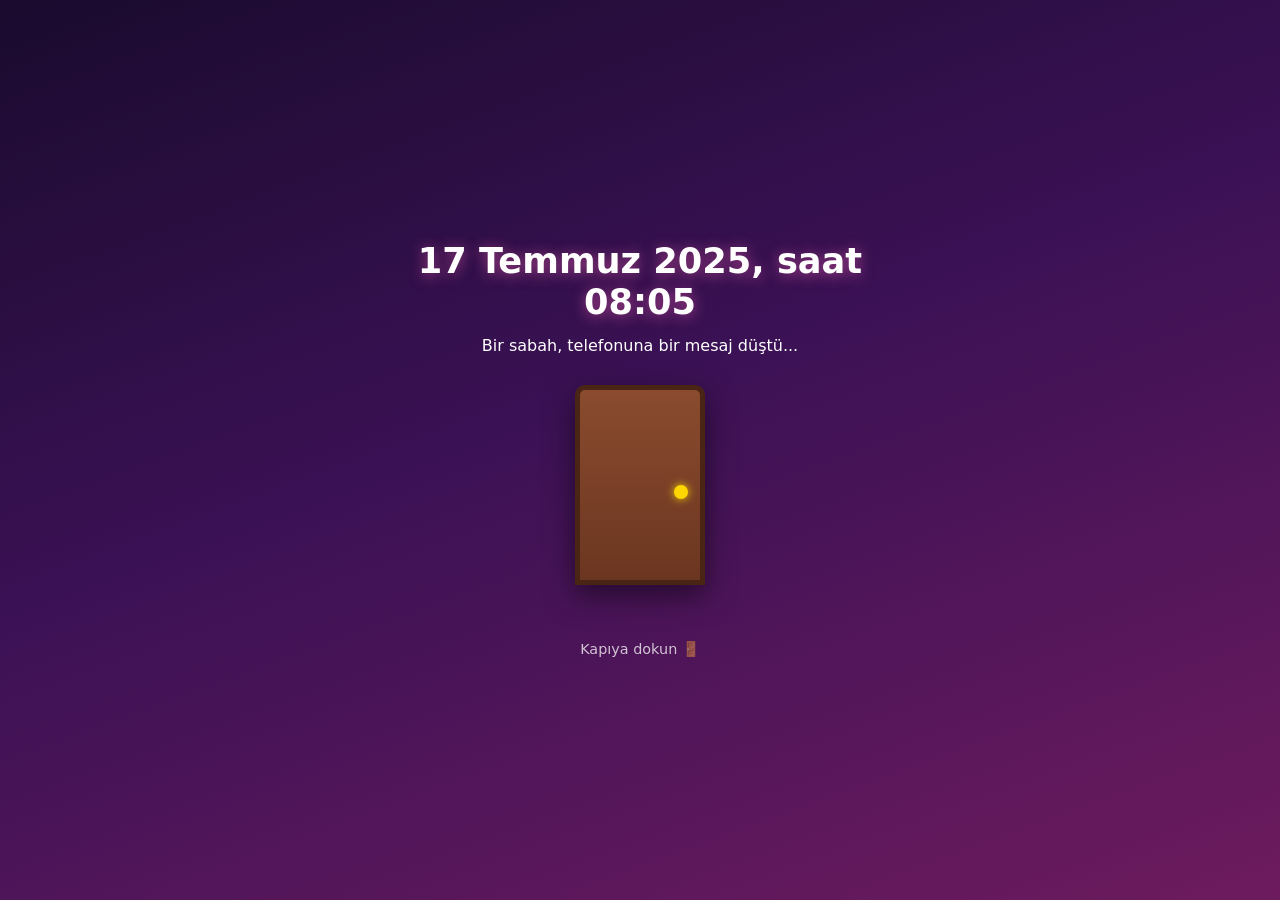
==== commit ad90169c: "Doğum günü sürpriz oyunu: Başkanım'a Doğum Günü Macerası 5 bölümlü interaktif oyun: Tık tık açılışı," ====
--- a/index.html
+++ b/index.html
@@ -1,2379 +1,621 @@
 <!DOCTYPE html>
 <html lang="tr">
 <head>
-  <meta charset="UTF-8" />
-  <meta name="viewport" content="width=device-width, initial-scale=1.0, viewport-fit=cover" />
-  <title>Başkan Operasyonu - İlk Sahne Assetli V8 Çalıştı</title>
-  <style>
-    :root{
-      --bg:#04060d;
-      --cyan:#22d3ee;
-      --red:#ff2244;
-      --gold:#ffd700;
-      --white:#f7fbff;
-      --muted:#b8c5d9;
-      --safeTop:max(env(safe-area-inset-top), 10px);
-      --safeBottom:max(env(safe-area-inset-bottom), 10px);
-    }
-
-    *{box-sizing:border-box;-webkit-tap-highlight-color:transparent}
-
-    html,body{
-      margin:0;
-      width:100%;
-      height:100%;
-      overflow:hidden;
-      background:#02040a;
-      color:var(--white);
-      font-family:system-ui,-apple-system,BlinkMacSystemFont,"Segoe UI",sans-serif;
-      touch-action:manipulation;
-    }
-
-    #game{
-      position:relative;
-      width:min(100vw,480px);
-      height:100vh;
-      margin:0 auto;
-      overflow:hidden;
-      background:
-        radial-gradient(circle at 50% 4%, rgba(34,211,238,.18), transparent 28%),
-        radial-gradient(circle at 95% 16%, rgba(255,34,68,.13), transparent 24%),
-        linear-gradient(180deg,#03050c 0%,#071122 48%,#04060d 100%);
-      box-shadow:0 0 80px rgba(0,0,0,.6);
-    }
-
-    #game::before{
-      content:"";
-      position:absolute;
-      inset:0;
-      background:
-        repeating-linear-gradient(180deg,rgba(255,255,255,.025) 0 2px,transparent 2px 5px),
-        radial-gradient(circle at center, transparent 0%, rgba(0,0,0,.38) 100%);
-      pointer-events:none;
-      z-index:120;
-      mix-blend-mode:screen;
-    }
-
-    .particles{
-      position:absolute;
-      inset:0;
-      pointer-events:none;
-      opacity:.8;
-      background-image:
-        radial-gradient(circle at 12% 16%,rgba(255,255,255,.4) 0 1px,transparent 2px),
-        radial-gradient(circle at 28% 34%,rgba(34,211,238,.55) 0 1px,transparent 2px),
-        radial-gradient(circle at 48% 18%,rgba(255,255,255,.35) 0 1px,transparent 2px),
-        radial-gradient(circle at 68% 28%,rgba(255,34,68,.45) 0 1px,transparent 2px),
-        radial-gradient(circle at 88% 14%,rgba(255,255,255,.35) 0 1px,transparent 2px),
-        radial-gradient(circle at 92% 42%,rgba(34,211,238,.5) 0 1px,transparent 2px);
-      animation:floatParticles 9s ease-in-out infinite;
-    }
-
-    @keyframes floatParticles{
-      0%,100%{transform:translateY(0)}
-      50%{transform:translateY(10px)}
-    }
-
-    .grid{
-      position:absolute;
-      left:-15%;
-      right:-15%;
-      bottom:-14%;
-      height:50%;
-      background:
-        linear-gradient(180deg,transparent 0%,rgba(0,0,0,.30) 28%,rgba(0,0,0,.65) 100%),
-        repeating-linear-gradient(0deg,rgba(34,211,238,.16) 0 1px,transparent 1px 32px),
-        repeating-linear-gradient(90deg,rgba(34,211,238,.16) 0 1px,transparent 1px 32px);
-      transform:perspective(660px) rotateX(68deg);
-      transform-origin:center top;
-      opacity:.66;
-    }
-
-    .wall-panels{
-      position:absolute;
-      inset:0;
-      pointer-events:none;
-    }
-
-    .wall-panels::before,
-    .wall-panels::after{
-      content:"";
-      position:absolute;
-      top:14%;
-      width:34%;
-      height:15%;
-      border-radius:16px;
-      border:1px solid rgba(34,211,238,.34);
-      background:
-        linear-gradient(180deg,rgba(34,211,238,.06),rgba(34,211,238,.02)),
-        repeating-linear-gradient(180deg,rgba(34,211,238,.09) 0 2px,transparent 2px 8px);
-      box-shadow:0 0 24px rgba(34,211,238,.12), inset 0 0 22px rgba(34,211,238,.05);
-    }
-
-    .wall-panels::before{left:5%;transform:rotate(-4deg)}
-    .wall-panels::after{right:5%;transform:rotate(4deg)}
-
-    #hud{
-      position:absolute;
-      z-index:70;
-      top:0;
-      left:0;
-      right:0;
-      padding:calc(var(--safeTop) + 4px) 10px 8px;
-      display:flex;
-      justify-content:space-between;
-      align-items:center;
-      gap:8px;
-      background:linear-gradient(180deg,rgba(0,0,0,.62),transparent);
-      font-size:11px;
-      letter-spacing:.12em;
-      text-transform:uppercase;
-      font-weight:800;
-    }
-
-    .hud-pill{
-      display:flex;
-      align-items:center;
-      gap:7px;
-      padding:7px 9px;
-      border:1px solid rgba(255,255,255,.10);
-      border-radius:999px;
-      background:rgba(4,8,18,.62);
-      backdrop-filter:blur(8px);
-      white-space:nowrap;
-      box-shadow:0 8px 18px rgba(0,0,0,.2);
-    }
-
-    .cyan{color:var(--cyan)}
-    .red{color:var(--red)}
-    .gold{color:var(--gold)}
-
-    .lamp{
-      width:10px;
-      height:10px;
-      border-radius:50%;
-      background:var(--red);
-      box-shadow:0 0 16px var(--red),0 0 8px var(--red);
-      animation:blink 1s infinite;
-      flex:0 0 auto;
-    }
-
-    @keyframes blink{
-      0%,50%,100%{opacity:1}
-      25%,75%{opacity:.24}
-    }
-
-    #cinemaBars{
-      position:absolute;
-      inset:0;
-      z-index:90;
-      pointer-events:none;
-    }
-
-    #cinemaBars::before,
-    #cinemaBars::after{
-      content:"";
-      position:absolute;
-      left:0;
-      right:0;
-      height:7.5%;
-      background:#000;
-      transition:.5s ease;
-    }
-
-    #cinemaBars::before{top:0}
-    #cinemaBars::after{bottom:0}
-
-    #intro{
-      position:absolute;
-      inset:0;
-      z-index:100;
-      display:flex;
-      align-items:center;
-      justify-content:center;
-      padding:24px;
-      background:#02040a;
-      transition:opacity .8s ease;
-    }
-
-    #intro.hide{
-      opacity:0;
-      pointer-events:none;
-    }
-
-    .intro-card{
-      width:100%;
-      text-align:center;
-      animation:introIn 1s ease both;
-    }
-
-    @keyframes introIn{
-      from{opacity:0;transform:translateY(20px) scale(.98)}
-      to{opacity:1;transform:translateY(0) scale(1)}
-    }
-
-    .intro-small{
-      color:var(--cyan);
-      font-size:13px;
-      letter-spacing:.20em;
-      text-transform:uppercase;
-      font-weight:900;
-      margin-bottom:14px;
-    }
-
-    .intro-title{
-      margin:0;
-      font-size:34px;
-      line-height:1.04;
-      letter-spacing:.03em;
-      text-transform:uppercase;
-      text-shadow:0 0 30px rgba(34,211,238,.22);
-    }
-
-    .intro-sub{
-      margin:14px auto 0;
-      max-width:330px;
-      color:#c9d7ea;
-      font-size:20px;
-      line-height:1.22;
-    }
-
-    .start-btn{
-      margin-top:24px;
-      appearance:none;
-      border:none;
-      border-radius:18px;
-      padding:14px 18px;
-      background:linear-gradient(180deg,#ffe985,#ffd700);
-      color:#171100;
-      font-weight:1000;
-      letter-spacing:.08em;
-      text-transform:uppercase;
-      box-shadow:0 12px 26px rgba(0,0,0,.35),0 0 24px rgba(255,215,0,.12);
-    }
-
-    #stageCue{
-      position:absolute;
-      z-index:76;
-      top:84px;
-      left:50%;
-      max-width:90%;
-      transform:translateX(-50%) translateY(-12px);
-      opacity:0;
-      pointer-events:none;
-      transition:.3s ease;
-      padding:9px 13px;
-      border-radius:14px;
-      background:rgba(2,6,18,.84);
-      border:1px solid rgba(255,255,255,.12);
-      color:var(--gold);
-      font-size:12px;
-      font-weight:900;
-      letter-spacing:.08em;
-      text-align:center;
-      box-shadow:0 12px 24px rgba(0,0,0,.34);
-    }
-
-    #stageCue.show{
-      opacity:1;
-      transform:translateX(-50%) translateY(0);
-    }
-
-    #table{
-      position:absolute;
-      left:50%;
-      bottom:30%;
-      width:74%;
-      height:12%;
-      transform:translateX(-50%);
-      border-radius:50%;
-      background:
-        radial-gradient(circle at 50% 35%,rgba(255,255,255,.11),transparent 54%),
-        linear-gradient(180deg,rgba(8,18,36,.96),rgba(4,7,14,.96));
-      border:1px solid rgba(34,211,238,.25);
-      box-shadow:0 14px 38px rgba(0,0,0,.45),0 0 28px rgba(34,211,238,.10),inset 0 0 24px rgba(34,211,238,.08);
-    }
-
-    #table::after{
-      content:"";
-      position:absolute;
-      inset:15% 18%;
-      border-radius:50%;
-      border:1px dashed rgba(34,211,238,.20);
-    }
-
-    #characters{
-      position:absolute;
-      inset:0;
-      z-index:35;
-    }
-
-    .char{
-      position:absolute;
-      width:26%;
-      max-width:118px;
-      opacity:.74;
-      text-align:center;
-      transition:transform .25s ease,filter .25s ease,opacity .25s ease;
-      pointer-events:none;
-    }
-
-    .char img{
-      width:100%;
-      aspect-ratio:3/4;
-      object-fit:cover;
-      border-radius:18px;
-      border:2px solid rgba(255,255,255,.08);
-      background:rgba(255,255,255,.04);
-      box-shadow:0 12px 28px rgba(0,0,0,.38);
-      animation:charFloat 4.4s ease-in-out infinite;
-    }
-
-    @keyframes charFloat{
-      0%,100%{transform:translateY(0)}
-      50%{transform:translateY(-4px)}
-    }
-
-    .char-name{
-      display:inline-block;
-      margin-top:5px;
-      padding:4px 8px;
-      border-radius:999px;
-      background:rgba(3,8,18,.8);
-      border:1px solid rgba(255,255,255,.09);
-      font-size:12px;
-      font-weight:900;
-      color:#d8e6fb;
-      box-shadow:0 8px 14px rgba(0,0,0,.25);
-    }
-
-    .char.active{
-      opacity:1;
-      transform:translateY(-8px) scale(1.06);
-      filter:drop-shadow(0 0 22px rgba(34,211,238,.33));
-      z-index:3;
-    }
-
-    .char.active img{
-      border-color:rgba(34,211,238,.62);
-      box-shadow:0 0 0 2px rgba(34,211,238,.18),0 0 28px rgba(34,211,238,.22),0 12px 28px rgba(0,0,0,.38);
-      animation:talking .9s ease-in-out infinite;
-    }
-
-    @keyframes talking{
-      0%,100%{transform:translateY(0)}
-      50%{transform:translateY(-3px)}
-    }
-
-    .reaction{
-      position:absolute;
-      right:-6px;
-      top:-10px;
-      padding:3px 7px;
-      min-width:27px;
-      border-radius:999px;
-      background:var(--gold);
-      color:#120e00;
-      font-size:14px;
-      font-weight:1000;
-      opacity:0;
-      transform:translateY(8px) scale(.75);
-      transition:.2s ease;
-      box-shadow:0 10px 18px rgba(0,0,0,.35);
-    }
-
-    .char.shock .reaction{
-      opacity:1;
-      transform:translateY(0) scale(1);
-    }
-
-    .char.fall{
-      transform:translateY(28px) rotate(-20deg) scale(.96) !important;
-    }
-
-    .harris{left:37%;bottom:28%}
-    .chen{left:7%;bottom:29%}
-    .volkov{right:7%;bottom:30%}
-    .reyes{right:28%;bottom:25%}
-
-    #beam{
-      position:absolute;
-      z-index:27;
-      left:50%;
-      top:13%;
-      width:50%;
-      height:43%;
-      transform:translateX(-50%) scale(.9);
-      opacity:0;
-      clip-path:polygon(43% 0,57% 0,100% 100%,0 100%);
-      background:linear-gradient(180deg,rgba(255,255,255,.08),rgba(34,211,238,.20),rgba(34,211,238,.03));
-      filter:blur(10px);
-      transition:.35s ease;
-      pointer-events:none;
-    }
-
-    #screen{
-      position:absolute;
-      z-index:30;
-      left:50%;
-      top:15%;
-      width:64%;
-      aspect-ratio:5/4;
-      transform:translateX(-50%) scale(.85);
-      opacity:0;
-      transition:.35s ease;
-      border-radius:18px;
-      overflow:hidden;
-      border:1px solid rgba(34,211,238,.50);
-      background:rgba(4,13,24,.9);
-      box-shadow:0 0 34px rgba(34,211,238,.2),inset 0 0 30px rgba(34,211,238,.10);
-    }
-
-    #screen::before{
-      content:"";
-      position:absolute;
-      inset:0;
-      z-index:2;
-      pointer-events:none;
-      background:
-        repeating-linear-gradient(180deg,rgba(255,255,255,.06) 0 2px,transparent 2px 6px),
-        radial-gradient(circle at center,rgba(255,255,255,.16),transparent 60%);
-      mix-blend-mode:screen;
-    }
-
-    #screen.show,
-    #beam.show{
-      opacity:1;
-      transform:translateX(-50%) scale(1);
-    }
-
-    #screen img{
-      display:block;
-      width:100%;
-      height:100%;
-      object-fit:cover;
-    }
-
-    #flash{
-      position:absolute;
-      inset:0;
-      z-index:86;
-      background:#fff;
-      opacity:0;
-      pointer-events:none;
-    }
-
-    #flash.on{
-      animation:flash .72s ease-out;
-    }
-
-    @keyframes flash{
-      0%{opacity:0}
-      10%{opacity:.95}
-      100%{opacity:0}
-    }
-
-    #dialogue{
-      position:absolute;
-      z-index:82;
-      left:10px;
-      right:10px;
-      bottom:calc(62px + var(--safeBottom));
-      padding:12px 14px 14px;
-      border-radius:22px;
-      background:linear-gradient(180deg,rgba(10,18,36,.95),rgba(5,9,18,.95));
-      border:1px solid rgba(255,255,255,.10);
-      box-shadow:0 16px 42px rgba(0,0,0,.46);
-      backdrop-filter:blur(10px);
-    }
-
-    #dialogueHead{
-      display:flex;
-      align-items:center;
-      justify-content:space-between;
-      gap:8px;
-      margin-bottom:8px;
-    }
-
-    #speaker{
-      color:var(--gold);
-      font-size:14px;
-      font-weight:1000;
-      letter-spacing:.08em;
-      text-transform:uppercase;
-    }
-
-    #hint{
-      color:#cfd9ea;
-      opacity:.78;
-      font-size:13px;
-      font-weight:700;
-    }
-
-    #text{
-      min-height:78px;
-      font-size:23px;
-      line-height:1.08;
-      color:#f7fbff;
-      text-shadow:0 1px 0 rgba(0,0,0,.3);
-    }
-
-    #controls{
-      position:absolute;
-      z-index:84;
-      left:10px;
-      right:10px;
-      bottom:calc(8px + var(--safeBottom));
-      display:flex;
-      justify-content:space-between;
-      gap:8px;
-    }
-
-    .ui-btn{
-      appearance:none;
-      border:none;
-      border-radius:16px;
-      min-width:88px;
-      padding:12px 14px;
-      color:#fff;
-      background:linear-gradient(180deg,rgba(18,28,52,.96),rgba(8,14,24,.96));
-      border:1px solid rgba(255,255,255,.12);
-      font-weight:1000;
-      letter-spacing:.08em;
-      text-transform:uppercase;
-      box-shadow:0 8px 18px rgba(0,0,0,.34);
-    }
-
-    .ui-btn.primary{
-      border-color:rgba(34,211,238,.45);
-    }
-
-    #ending{
-      position:absolute;
-      inset:0;
-      z-index:110;
-      display:flex;
-      align-items:center;
-      justify-content:center;
-      padding:22px;
-      background:rgba(2,4,10,.72);
-      backdrop-filter:blur(9px);
-      opacity:0;
-      pointer-events:none;
-      transition:.45s ease;
-    }
-
-    #ending.show{
-      opacity:1;
-      pointer-events:auto;
-    }
-
-    .ending-card{
-      width:100%;
-      max-width:410px;
-      text-align:center;
-      padding:28px 20px;
-      border-radius:28px;
-      background:
-        radial-gradient(circle at 50% 0%,rgba(255,215,0,.14),transparent 34%),
-        linear-gradient(180deg,rgba(12,20,40,.96),rgba(5,8,18,.96));
-      border:1px solid rgba(255,255,255,.12);
-      box-shadow:0 18px 46px rgba(0,0,0,.48);
-      animation:endingIn .7s ease both;
-    }
-
-    @keyframes endingIn{
-      from{opacity:0;transform:translateY(20px) scale(.96)}
-      to{opacity:1;transform:translateY(0) scale(1)}
-    }
-
-    .ending-kicker{
-      color:var(--cyan);
-      font-size:12px;
-      font-weight:1000;
-      letter-spacing:.18em;
-      text-transform:uppercase;
-      margin-bottom:12px;
-    }
-
-    .ending-title{
-      margin:0;
-      font-size:31px;
-      line-height:1.06;
-      text-transform:uppercase;
-      color:var(--gold);
-      text-shadow:0 0 28px rgba(255,215,0,.16);
-    }
-
-    .ending-sub{
-      margin:14px auto 0;
-      color:#d6e3f6;
-      font-size:20px;
-      line-height:1.22;
-      max-width:330px;
-    }
-
-    @media(max-width:390px){
-      #hud{font-size:10px}
-      .hud-pill{padding:7px 7px}
-      #text{font-size:21px;min-height:76px}
-      .intro-title{font-size:29px}
-      .intro-sub,.ending-sub{font-size:18px}
-      .ending-title{font-size:27px}
-      .char-name{font-size:11px}
-    }
-  
-    /* ASSETLİ SÜRÜM OVERRIDE */
-    #game{
-      background:#02040a;
-      background-position:center top !important;
-      background-size:cover !important;
-      background-repeat:no-repeat !important;
-    }
-
-    .grid,
-    .wall-panels,
-    .wall-panels::before,
-    .wall-panels::after{
-      display:none !important;
-    }
-
-    .particles{
-      opacity:.28 !important;
-      mix-blend-mode:screen;
-    }
-
-    #table{
-      z-index:34 !important;
-      left:50% !important;
-      bottom:12.5% !important;
-      width:96% !important;
-      height:41% !important;
-      transform:translateX(-50%) !important;
-      background-position:center bottom !important;
-      background-repeat:no-repeat !important;
-      background-size:contain !important;
-      border:none !important;
-      border-radius:0 !important;
-      box-shadow:none !important;
-      filter:drop-shadow(0 20px 34px rgba(0,0,0,.62));
-    }
-
-    #table::after{display:none !important}
-
-    .char img{
-      object-fit:contain !important;
-      border:none !important;
-      background:none !important;
-      box-shadow:none !important;
-      filter:drop-shadow(0 10px 16px rgba(0,0,0,.58));
-    }
-
-    .char.active img{
-      border:none !important;
-      box-shadow:none !important;
-      filter:
-        drop-shadow(0 0 22px rgba(34,211,238,.36))
-        drop-shadow(0 12px 18px rgba(0,0,0,.62)) !important;
-    }
-
-    .char-name{
-      margin-top:-4px !important;
-      font-size:11px !important;
-      background:rgba(1,7,16,.78) !important;
-      border-color:rgba(34,211,238,.20) !important;
-    }
-
-    .harris{left:1.5% !important; bottom:23% !important; width:28% !important; max-width:132px !important}
-    .chen{left:22% !important; bottom:27% !important; width:24% !important; max-width:120px !important}
-    .volkov{right:21% !important; bottom:26.5% !important; width:24% !important; max-width:122px !important}
-    .reyes{right:0% !important; bottom:21% !important; width:27% !important; max-width:126px !important}
-
-    #beam{
-      top:12% !important;
-      width:56% !important;
-      height:41% !important;
-      background:linear-gradient(180deg,rgba(255,255,255,.11),rgba(84,235,255,.24),rgba(34,211,238,.02)) !important;
-      filter:blur(12px) !important;
-    }
-
-    #screen{
-      z-index:30 !important;
-      left:50% !important;
-      top:11.5% !important;
-      width:76% !important;
-      height:31% !important;
-      border:none !important;
-      border-radius:0 !important;
-      overflow:visible !important;
-      background-position:center !important;
-      background-repeat:no-repeat !important;
-      background-size:contain !important;
-      box-shadow:none !important;
-    }
-
-    #screen::before{
-      left:6.5% !important;
-      top:27% !important;
-      width:81% !important;
-      height:44.5% !important;
-      border-radius:8px !important;
-      background:
-        repeating-linear-gradient(180deg,rgba(255,255,255,.05) 0 2px,transparent 2px 6px),
-        radial-gradient(circle at center,rgba(255,255,255,.15),transparent 60%) !important;
-    }
-
-    #screen img{
-      position:absolute !important;
-      left:6.5% !important;
-      top:27% !important;
-      width:81% !important;
-      height:44.5% !important;
-      object-fit:cover !important;
-      border-radius:8px !important;
-      box-shadow:0 0 26px rgba(34,211,238,.18) !important;
-    }
-
-    #dialogue{
-      background:linear-gradient(180deg,rgba(10,18,36,.90),rgba(5,9,18,.92)) !important;
-    }
-
-    #ending{
-      z-index:130 !important;
-    }
-
-  
-    /* PROJEKSİYON DÜZELTME */
-    #screen{
-      overflow:hidden !important;
-      border-radius:18px !important;
-      background-position:center center !important;
-      background-repeat:no-repeat !important;
-      background-size:contain !important;
-    }
-
-    #screen img{
-      position:absolute !important;
-      left:50% !important;
-      top:49.7% !important;
-      transform:translate(-50%, -50%) !important;
-      width:77.5% !important;
-      height:46.5% !important;
-      display:block !important;
-      visibility:visible !important;
-      opacity:1 !important;
-      object-fit:cover !important;
-      object-position:center center !important;
-      z-index:1 !important;
-      border-radius:8px !important;
-      box-shadow:0 0 26px rgba(34,211,238,.20) !important;
-    }
-
-    #screen::before{
-      z-index:2 !important;
-      left:11% !important;
-      top:25.8% !important;
-      width:78% !important;
-      height:48.5% !important;
-      border-radius:8px !important;
-      pointer-events:none !important;
-    }
-
-  
-    /* V4 PROJEKSİYON FOTOĞRAF GARANTİ KATMANI */
-    #screen{
-      overflow:visible !important;
-      background-repeat:no-repeat !important;
-      background-position:center !important;
-      background-size:contain !important;
-    }
-
-    #projectionPhotoLayer{
-      position:absolute !important;
-      left:11.2% !important;
-      top:26.8% !important;
-      width:77.8% !important;
-      height:46.2% !important;
-      z-index:6 !important;
-      display:block !important;
-      opacity:1 !important;
-      visibility:visible !important;
-      background-repeat:no-repeat !important;
-      background-size:cover !important;
-      background-position:center center !important;
-      border-radius:7px !important;
-      box-shadow:
-        inset 0 0 22px rgba(34,211,238,.14),
-        0 0 32px rgba(34,211,238,.24) !important;
-      filter:saturate(1.08) contrast(1.04) brightness(1.05);
-      pointer-events:none !important;
-    }
-
-    #screen img#ilaydaPhoto{
-      position:absolute !important;
-      left:11.2% !important;
-      top:26.8% !important;
-      transform:none !important;
-      width:77.8% !important;
-      height:46.2% !important;
-      z-index:5 !important;
-      display:block !important;
-      opacity:1 !important;
-      visibility:visible !important;
-      object-fit:cover !important;
-      object-position:center center !important;
-      border-radius:7px !important;
-      pointer-events:none !important;
-    }
-
-    #screen::before{
-      z-index:9 !important;
-      left:11.2% !important;
-      top:26.8% !important;
-      width:77.8% !important;
-      height:46.2% !important;
-      border-radius:7px !important;
-    }
-
-    #screen.show #projectionPhotoLayer,
-    #screen.show img#ilaydaPhoto{
-      display:block !important;
-      opacity:1 !important;
-      visibility:visible !important;
-    }
-
-  
-    /* V8 ÇALIŞAN TEMİZ FIX */
-    #intro{
-      z-index:900 !important;
-      pointer-events:auto !important;
-    }
-
-    #intro.hide{
-      opacity:0 !important;
-      pointer-events:none !important;
-      display:none !important;
-    }
-
-    #startBtn{
-      position:relative !important;
-      z-index:950 !important;
-      pointer-events:auto !important;
-      touch-action:manipulation !important;
-    }
-
-    #ending:not(.show){
-      display:none !important;
-      opacity:0 !important;
-      pointer-events:none !important;
-    }
-
-    #ending.show{
-      display:flex !important;
-      z-index:920 !important;
-      pointer-events:auto !important;
-    }
-
-    #cinemaBars,
-    #cinemaBars::before,
-    #cinemaBars::after,
-    #flash,
-    #screen,
-    #beam,
-    #projectionPhotoLayer,
-    #table,
-    #characters,
-    #characters *,
-    .particles,
-    .grid,
-    .wall-panels{
-      pointer-events:none !important;
-    }
-
-    #screen{
-      left:50% !important;
-      top:12.8% !important;
-      width:72% !important;
-      height:auto !important;
-      aspect-ratio:313 / 241 !important;
-      transform:translateX(-50%) scale(.85) !important;
-      background-size:100% 100% !important;
-      background-position:center center !important;
-      background-repeat:no-repeat !important;
-      overflow:visible !important;
-      border:none !important;
-      border-radius:0 !important;
-      box-shadow:0 0 28px rgba(34,211,238,.18) !important;
-    }
-
-    #screen.show{
-      transform:translateX(-50%) scale(1) !important;
-    }
-
-    #projectionPhotoLayer{
-      left:2.6% !important;
-      top:13.7% !important;
-      width:88.5% !important;
-      height:78% !important;
-      z-index:6 !important;
-      display:block !important;
-      opacity:1 !important;
-      visibility:visible !important;
-      background-color:#071122 !important;
-      background-repeat:no-repeat !important;
-      background-size:contain !important;
-      background-position:center center !important;
-      border-radius:5px !important;
-      box-shadow:
-        inset 0 0 18px rgba(34,211,238,.16),
-        0 0 26px rgba(34,211,238,.20) !important;
-      filter:saturate(1.08) contrast(1.04) brightness(1.04);
-    }
-
-    #screen img#ilaydaPhoto{
-      left:2.6% !important;
-      top:13.7% !important;
-      transform:none !important;
-      width:88.5% !important;
-      height:78% !important;
-      z-index:5 !important;
-      display:block !important;
-      opacity:1 !important;
-      visibility:visible !important;
-      object-fit:contain !important;
-      object-position:center center !important;
-      background:#071122 !important;
-      border-radius:5px !important;
-    }
-
-    #screen::before{
-      left:2.6% !important;
-      top:13.7% !important;
-      width:88.5% !important;
-      height:78% !important;
-      z-index:9 !important;
-      border-radius:5px !important;
-    }
-
-    #beam{
-      top:12.5% !important;
-      width:58% !important;
-      height:38% !important;
-    }
-
-
-    /* ================= SAHNE 2+ EKLENTILERI ================= */
-    #game.act-alt #table,
-    #game.act-alt #characters,
-    #game.act-alt #screen,
-    #game.act-alt #beam{
-      display:none !important;
-    }
-
-    #game.act-apartment{
-      background:
-        radial-gradient(circle at 20% 10%, rgba(255,215,0,.08), transparent 40%),
-        radial-gradient(circle at 80% 80%, rgba(34,211,238,.10), transparent 45%),
-        linear-gradient(180deg,#0a0f1c 0%,#141b2c 55%,#05070d 100%) !important;
-    }
-
-    #game.act-fight-bg{
-      background:
-        radial-gradient(circle at 50% 0%, rgba(255,34,68,.16), transparent 45%),
-        linear-gradient(180deg,#0b0507 0%,#1a0d10 55%,#050304 100%) !important;
-    }
-
-    #game.act-final-bg{
-      background:
-        radial-gradient(circle at 50% 10%, rgba(255,215,0,.22), transparent 45%),
-        linear-gradient(180deg,#160f05 0%,#241a08 55%,#0b0703 100%) !important;
-    }
-
-    #phoneCallHud{
-      position:absolute;
-      z-index:75;
-      top:84px;
-      left:50%;
-      transform:translateX(-50%);
-      display:none;
-      align-items:center;
-      gap:10px;
-      padding:12px 18px;
-      border-radius:18px;
-      background:rgba(4,8,18,.82);
-      border:1px solid rgba(34,211,238,.35);
-      box-shadow:0 14px 30px rgba(0,0,0,.4);
-    }
-
-    #phoneCallHud.show{ display:flex; }
-
-    #phoneCallHud .phone-icon{
-      font-size:20px;
-      display:inline-block;
-      animation:phoneRing .5s ease-in-out infinite;
-    }
-
-    @keyframes phoneRing{
-      0%,100%{transform:rotate(0deg)}
-      25%{transform:rotate(-14deg)}
-      75%{transform:rotate(14deg)}
-    }
-
-    #phoneCallHud .phone-name{
-      font-weight:1000;
-      letter-spacing:.08em;
-      text-transform:uppercase;
-      color:var(--cyan);
-      font-size:13px;
-    }
-
-    #emojiPop{
-      position:absolute;
-      left:50%;
-      top:40%;
-      transform:translate(-50%,-50%) scale(.4);
-      font-size:64px;
-      opacity:0;
-      pointer-events:none;
-      z-index:150;
-    }
-
-    #emojiPop.pop{ animation:hitPop .7s ease; }
-
-    /* Dovus ekrani */
-    #fightScreen{
-      position:absolute;
-      inset:0;
-      z-index:200;
-      display:none;
-      flex-direction:column;
-      justify-content:space-between;
-      padding:calc(var(--safeTop) + 10px) 14px calc(var(--safeBottom) + 14px);
-      background:
-        radial-gradient(circle at 50% 0%, rgba(255,34,68,.18), transparent 50%),
-        linear-gradient(180deg,#0b0507 0%,#1a0d10 55%,#050304 100%);
-    }
-
-    #fightScreen.show{ display:flex; }
-
-    #fightHud{
-      display:flex;
-      justify-content:space-between;
-      align-items:center;
-      gap:8px;
-    }
-
-    #fightTitle{
-      font-weight:1000;
-      letter-spacing:.10em;
-      text-transform:uppercase;
-      color:var(--red);
-      font-size:12px;
-      text-shadow:0 0 14px rgba(255,34,68,.5);
-    }
-
-    .fight-skip-btn{
-      appearance:none;
-      border-radius:999px;
-      padding:6px 14px;
-      font-size:11px;
-      font-weight:900;
-      letter-spacing:.08em;
-      text-transform:uppercase;
-      color:#dce6f7;
-      background:rgba(255,255,255,.08);
-      border:1px solid rgba(255,255,255,.18);
-    }
-
-    #comboBadge{
-      font-weight:1000;
-      letter-spacing:.06em;
-      color:var(--gold);
-      font-size:12px;
-      padding:5px 10px;
-      border-radius:999px;
-      background:rgba(0,0,0,.4);
-      border:1px solid rgba(255,215,0,.3);
-      white-space:nowrap;
-    }
-
-    #fightQuote{
-      min-height:20px;
-      text-align:center;
-      font-size:13px;
-      font-weight:800;
-      color:#dce6f7;
-      margin:6px 0 2px;
-    }
-
-    #fightArena{
-      position:relative;
-      flex:1;
-      display:flex;
-      align-items:flex-end;
-      justify-content:space-between;
-      padding:6px 4px 18px;
-      gap:10px;
-    }
-
-    .fighter{
-      width:40%;
-      max-width:150px;
-      text-align:center;
-      position:relative;
-    }
-
-    .fighter img{
-      width:100%;
-      aspect-ratio:3/4;
-      object-fit:contain;
-      filter:drop-shadow(0 12px 18px rgba(0,0,0,.6));
-      transition:transform .12s ease;
-    }
-
-    .fighter-name{
-      margin-top:6px;
-      font-size:12px;
-      font-weight:900;
-      color:#f1f5fb;
-      background:rgba(3,8,18,.7);
-      border-radius:999px;
-      padding:3px 8px;
-      display:inline-block;
-    }
-
-    .fighter.enemy .hp-bar{
-      width:100%;
-      height:9px;
-      border-radius:999px;
-      background:rgba(255,255,255,.12);
-      overflow:hidden;
-      margin-bottom:6px;
-      border:1px solid rgba(255,255,255,.16);
-    }
-
-    .hp-fill{
-      height:100%;
-      width:100%;
-      background:linear-gradient(90deg,#ff2244,#ffae00);
-      transition:width .25s ease;
-    }
-
-    .fighter.hit img{
-      animation:fighterHit .28s ease;
-    }
-
-    @keyframes fighterHit{
-      0%{transform:translateX(0)}
-      30%{transform:translateX(-8px) rotate(-4deg)}
-      60%{transform:translateX(6px) rotate(3deg)}
-      100%{transform:translateX(0)}
-    }
-
-    .fighter.ko img{
-      animation:fighterKo .5s ease forwards;
-    }
-
-    @keyframes fighterKo{
-      to{ transform:translateY(30px) rotate(-70deg); opacity:.35; }
-    }
-
-    #hitPop{
-      position:absolute;
-      left:50%;
-      top:30%;
-      transform:translate(-50%,-50%) scale(.4);
-      font-size:32px;
-      font-weight:1000;
-      color:var(--gold);
-      text-shadow:0 0 18px rgba(255,215,0,.6), 0 4px 0 rgba(0,0,0,.4);
-      opacity:0;
-      pointer-events:none;
-      z-index:5;
-    }
-
-    #hitPop.pop{
-      animation:hitPop .45s ease;
-    }
-
-    @keyframes hitPop{
-      0%{opacity:0; transform:translate(-50%,-50%) scale(.3) rotate(-8deg)}
-      35%{opacity:1; transform:translate(-50%,-50%) scale(1.15) rotate(4deg)}
-      100%{opacity:0; transform:translate(-50%,-60%) scale(.9) rotate(0)}
-    }
-
-    .punch-btn{
-      appearance:none;
-      border:none;
-      align-self:center;
-      border-radius:999px;
-      padding:15px 42px;
-      font-size:16px;
-      font-weight:1000;
-      letter-spacing:.1em;
-      text-transform:uppercase;
-      color:#2a0006;
-      background:linear-gradient(180deg,#ff8a97,#ff2244);
-      box-shadow:0 14px 30px rgba(255,34,68,.35);
-    }
-
-    .punch-btn:active{
-      transform:scale(.94);
-    }
-
-    .punch-btn.recoil{
-      animation:punchRecoil .22s ease;
-    }
-
-    @keyframes punchRecoil{
-      0%{transform:scale(1)}
-      35%{transform:scale(.86)}
-      100%{transform:scale(1)}
-    }
-
-    #fightScreen.shake{
-      animation:screenShake .26s ease;
-    }
-
-    @keyframes screenShake{
-      0%,100%{transform:translate(0,0) rotate(0)}
-      20%{transform:translate(-7px,3px) rotate(-.6deg)}
-      40%{transform:translate(6px,-4px) rotate(.5deg)}
-      60%{transform:translate(-5px,3px) rotate(-.4deg)}
-      80%{transform:translate(4px,-2px) rotate(.3deg)}
-    }
-
-    .fighter.lunge img{
-      animation:playerLunge .22s ease;
-    }
-
-    @keyframes playerLunge{
-      0%{transform:translateX(0) scale(1)}
-      45%{transform:translateX(16px) scale(1.06) rotate(3deg)}
-      100%{transform:translateX(0) scale(1)}
-    }
-
-    #impactFlash{
-      position:absolute;
-      inset:0;
-      background:radial-gradient(circle at 50% 44%, rgba(255,255,255,.95), rgba(255,60,60,.4) 42%, transparent 72%);
-      opacity:0;
-      pointer-events:none;
-      z-index:4;
-    }
-
-    #impactFlash.pop{
-      animation:impactFlashAnim .3s ease;
-    }
-
-    @keyframes impactFlashAnim{
-      0%{opacity:0}
-      18%{opacity:1}
-      100%{opacity:0}
-    }
-
-    #hitPop.ko-text{
-      font-size:44px;
-      color:#fff;
-      text-shadow:0 0 22px rgba(255,34,68,.8), 0 4px 0 rgba(0,0,0,.5);
-    }
-
-    #hitPop.ko-text.pop{
-      animation:hitPopKo .6s ease;
-    }
-
-    @keyframes hitPopKo{
-      0%{opacity:0; transform:translate(-50%,-50%) scale(.2) rotate(-10deg)}
-      30%{opacity:1; transform:translate(-50%,-50%) scale(1.35) rotate(5deg)}
-      60%{opacity:1; transform:translate(-50%,-50%) scale(1.05) rotate(-2deg)}
-      100%{opacity:0; transform:translate(-50%,-65%) scale(.95) rotate(0)}
-    }
-
-    #enemyProgress{
-      text-align:center;
-      font-size:11px;
-      font-weight:800;
-      letter-spacing:.1em;
-      color:#9fb3cc;
-      margin-bottom:2px;
-    }
-
-    #fightArena.tap-hint{
-      cursor:pointer;
-    }
-
-  </style>
+<meta charset="UTF-8">
+<meta name="viewport" content="width=device-width, initial-scale=1.0, user-scalable=no">
+<title>Başkanım'a Doğum Günü Macerası 🎂</title>
+<style>
+  * { margin: 0; padding: 0; box-sizing: border-box; -webkit-tap-highlight-color: transparent; }
+  html, body { height: 100%; overflow: hidden; }
+  body {
+    font-family: 'Segoe UI', system-ui, -apple-system, sans-serif;
+    background: linear-gradient(160deg, #1a0b2e 0%, #3b1155 45%, #6d1b5e 100%);
+    color: #fff;
+    display: flex; align-items: center; justify-content: center;
+    text-align: center;
+    position: relative;
+  }
+
+  /* ---------- yüzen kalpler arka plan ---------- */
+  .float-heart {
+    position: fixed; bottom: -40px; font-size: 22px; opacity: .35;
+    animation: floatUp linear infinite; pointer-events: none; z-index: 0;
+  }
+  @keyframes floatUp {
+    from { transform: translateY(0) rotate(0deg); }
+    to   { transform: translateY(-110vh) rotate(360deg); }
+  }
+
+  /* ---------- ekranlar ---------- */
+  .screen {
+    display: none; position: relative; z-index: 2;
+    width: min(560px, 94vw); max-height: 96vh; overflow-y: auto;
+    padding: 28px 20px; scrollbar-width: thin;
+  }
+  .screen.active { display: block; animation: fadeIn .6s ease; }
+  @keyframes fadeIn { from { opacity: 0; transform: translateY(14px);} to { opacity: 1; transform: none;} }
+
+  h1 { font-size: clamp(1.5rem, 5.5vw, 2.2rem); margin-bottom: 12px; text-shadow: 0 2px 14px rgba(255,105,180,.55); }
+  h2 { font-size: clamp(1.2rem, 4.5vw, 1.6rem); margin-bottom: 10px; }
+  p  { line-height: 1.55; }
+
+  .btn {
+    display: inline-block; margin-top: 20px; padding: 14px 34px;
+    font-size: 1.05rem; font-weight: 700; color: #fff; border: none; cursor: pointer;
+    border-radius: 40px;
+    background: linear-gradient(135deg, #ff5e9c, #ff2e63);
+    box-shadow: 0 6px 22px rgba(255,46,99,.45);
+    transition: transform .15s ease;
+  }
+  .btn:active { transform: scale(.95); }
+  .btn.secondary { background: rgba(255,255,255,.14); box-shadow: none; }
+
+  /* ---------- intro: kapı ---------- */
+  .door {
+    width: 130px; height: 200px; margin: 26px auto 8px; position: relative;
+    background: linear-gradient(#8a4b2f, #6b3620);
+    border: 5px solid #4a2415; border-radius: 10px 10px 0 0;
+    box-shadow: 0 10px 30px rgba(0,0,0,.5);
+    cursor: pointer; transition: transform .2s;
+  }
+  .door:active { transform: scale(.97); }
+  .door .knob { position: absolute; right: 12px; top: 95px; width: 14px; height: 14px; background: #ffd700; border-radius: 50%; box-shadow: 0 0 8px #ffd700; }
+  .door.knock { animation: knock .4s ease; }
+  @keyframes knock { 0%,100% { transform: rotate(0);} 25% { transform: rotate(-2deg);} 75% { transform: rotate(2deg);} }
+  .tik { font-size: 1.6rem; font-weight: 800; letter-spacing: 2px; min-height: 2.2rem; color: #ffd6e8; }
+
+  /* ---------- kalp yakalama ---------- */
+  #gameWrap { position: relative; margin: 14px auto 0; }
+  #gameCanvas {
+    background: linear-gradient(180deg, rgba(255,255,255,.06), rgba(255,255,255,.02));
+    border: 2px solid rgba(255,255,255,.25); border-radius: 16px;
+    touch-action: none; display: block; margin: 0 auto; max-width: 100%;
+  }
+  .hud { display: flex; justify-content: space-between; align-items: center; margin: 10px 4px 0; font-weight: 700; font-size: 1rem; }
+  .hud .warn { color: #ffd166; font-size: .85rem; font-weight: 500; }
+  #gameMsg { min-height: 1.4rem; margin-top: 8px; font-size: .95rem; color: #ffd6e8; }
+
+  /* ---------- quiz ---------- */
+  .q-progress { font-size: .85rem; opacity: .75; margin-bottom: 8px; }
+  .q-text { font-size: 1.15rem; font-weight: 700; margin: 10px 0 18px; }
+  .opt {
+    display: block; width: 100%; margin: 10px 0; padding: 14px;
+    font-size: 1rem; color: #fff; text-align: center; cursor: pointer;
+    background: rgba(255,255,255,.10); border: 2px solid rgba(255,255,255,.22);
+    border-radius: 14px; transition: background .15s, transform .1s;
+  }
+  .opt:active { transform: scale(.98); }
+  .opt.correct { background: rgba(46,204,113,.45); border-color: #2ecc71; }
+  .opt.wrong { background: rgba(231,76,60,.45); border-color: #e74c3c; animation: shake .35s; }
+  @keyframes shake { 0%,100% { transform: translateX(0);} 25% { transform: translateX(-7px);} 75% { transform: translateX(7px);} }
+  .reveal {
+    margin-top: 16px; padding: 16px; border-radius: 14px;
+    background: rgba(255,105,180,.18); border: 1px solid rgba(255,105,180,.5);
+    font-size: .98rem; line-height: 1.5; display: none;
+  }
+  .reveal.show { display: block; animation: fadeIn .5s ease; }
+  #quizToast {
+    position: fixed; left: 50%; bottom: 28px; transform: translateX(-50%);
+    background: #2b0f3a; border: 1px solid #ff5e9c; padding: 12px 20px;
+    border-radius: 30px; font-size: .95rem; z-index: 50;
+    opacity: 0; pointer-events: none; transition: opacity .3s; white-space: nowrap;
+  }
+  #quizToast.show { opacity: 1; }
+
+  /* ---------- pasta ---------- */
+  .cake-area { margin: 26px auto 6px; width: 260px; position: relative; }
+  .candles { display: flex; justify-content: center; gap: 26px; margin-bottom: -4px; position: relative; z-index: 3; }
+  .candle { width: 14px; height: 52px; border-radius: 4px; position: relative; cursor: pointer;
+    background: repeating-linear-gradient(45deg, #fff 0 6px, #ff5e9c 6px 12px); }
+  .flame {
+    position: absolute; top: -20px; left: 50%; transform: translateX(-50%);
+    width: 14px; height: 20px; background: radial-gradient(circle at 50% 70%, #ffdf6b, #ff9d2e 70%);
+    border-radius: 50% 50% 50% 50% / 60% 60% 40% 40%;
+    animation: flicker .35s infinite alternate;
+  }
+  @keyframes flicker { from { transform: translateX(-50%) scale(1);} to { transform: translateX(-52%) scale(1.15) rotate(-3deg);} }
+  .flame.out { display: none; }
+  .smoke { position: absolute; top: -26px; left: 50%; transform: translateX(-50%); font-size: 14px; opacity: 0; }
+  .smoke.show { animation: smokeUp 1.2s ease forwards; }
+  @keyframes smokeUp { 0% { opacity: .9; transform: translate(-50%, 0);} 100% { opacity: 0; transform: translate(-50%, -30px);} }
+  .layer { border-radius: 12px; position: relative; z-index: 2; margin: 0 auto; }
+  .layer.top { width: 150px; height: 52px; background: linear-gradient(#ff8fb8, #ff5e9c); }
+  .layer.mid { width: 200px; height: 58px; background: linear-gradient(#a86fd1, #7d4aa8); margin-top: -6px; }
+  .layer.bottom { width: 250px; height: 64px; background: linear-gradient(#ff8fb8, #ff5e9c); margin-top: -6px; }
+  .layer::before {
+    content: ""; position: absolute; top: -8px; left: 0; right: 0; height: 20px;
+    background: radial-gradient(circle 12px at 12px 8px, #fff8f0 98%, transparent) 0 0/24px 20px repeat-x;
+  }
+  .plate { width: 290px; height: 16px; background: linear-gradient(#e8e8f5, #b8b8d0); border-radius: 50%; margin: -4px auto 0; position: relative; z-index: 1; }
+  #cakeHint { margin-top: 18px; font-size: .95rem; color: #ffd6e8; min-height: 1.4rem; }
+
+  /* ---------- mektup ---------- */
+  .letter-card {
+    background: rgba(255,255,255,.08); border: 1px solid rgba(255,255,255,.22);
+    border-radius: 20px; padding: 24px 20px; margin-top: 14px;
+    backdrop-filter: blur(6px); text-align: left;
+  }
+  #letterText { white-space: pre-wrap; font-size: 1.02rem; line-height: 1.65; min-height: 200px; }
+  .cursor { display: inline-block; width: 2px; height: 1.1em; background: #ff9dc4; vertical-align: text-bottom; animation: blink .8s infinite; }
+  @keyframes blink { 50% { opacity: 0; } }
+  .stats { display: grid; grid-template-columns: repeat(2, 1fr); gap: 10px; margin-top: 20px; }
+  .stat {
+    background: rgba(255,105,180,.16); border: 1px solid rgba(255,105,180,.45);
+    border-radius: 14px; padding: 14px 8px;
+  }
+  .stat .num { font-size: 1.5rem; font-weight: 800; color: #ffb3d1; }
+  .stat .lbl { font-size: .8rem; opacity: .85; margin-top: 4px; }
+
+  /* ---------- konfeti ---------- */
+  .confetti { position: fixed; top: -20px; z-index: 40; pointer-events: none; animation: confFall linear forwards; }
+  @keyframes confFall { to { transform: translateY(110vh) rotate(720deg); opacity: .8; } }
+</style>
 </head>
 <body>
-  <div id="game">
-    <div class="particles"></div>
-    <div class="wall-panels"></div>
-    <div class="grid"></div>
-
-    <div id="hud">
-      <div class="hud-pill"><span class="lamp"></span><span class="cyan">AREA 51 // SEVİYE -7</span></div>
-      <div class="hud-pill" id="clock">00:00:00</div>
-      <div class="hud-pill"><span class="red">GİZLİ</span></div>
-    </div>
-
-    <div id="stageCue"></div>
-    <div id="phoneCallHud"><span class="phone-icon">📞</span><span class="phone-name" id="phoneCallName">ÇAYCI VEKİL</span></div>
-
-    <div id="table"></div>
-
-    <div id="beam"></div>
-    <div id="screen">
-      <div id="projectionPhotoLayer" style="background-image:url([data-uri])"></div>
-      <img id="ilaydaPhoto" alt="İlayda Fotoğrafı">
-    </div>
-
-    <div id="characters">
-      <div class="char chen" data-char="chen">
-        <div class="reaction">?!</div>
-        <img id="chenImg" alt="Dr. Chen">
-        <div class="char-name">Dr. Chen</div>
-      </div>
-
-      <div class="char harris" data-char="harris">
-        <div class="reaction">!</div>
-        <img id="harrisImg" alt="Dr. Harris">
-        <div class="char-name">Dr. Harris</div>
-      </div>
-
-      <div class="char reyes" data-char="reyes">
-        <div class="reaction">?!</div>
-        <img id="reyesImg" alt="Dr. Reyes">
-        <div class="char-name">Dr. Reyes</div>
-      </div>
-
-      <div class="char volkov" data-char="volkov">
-        <div class="reaction">!</div>
-        <img id="volkovImg" alt="Dr. Volkov">
-        <div class="char-name">Dr. Volkov</div>
-      </div>
-    </div>
-
-    <div id="flash"></div>
-    <div id="emojiPop"></div>
-
-    <div id="dialogue">
-      <div id="dialogueHead">
-        <div id="speaker">SİSTEM</div>
-        <div id="hint">Dokun: ilerle</div>
-      </div>
-      <div id="text">Sahne başlatılmayı bekliyor...</div>
-    </div>
-
-    <div id="controls">
-      <button class="ui-btn" id="soundBtn">Ses: Açık</button>
-      <button class="ui-btn primary" id="skipBtn">Atla</button>
-    </div>
-
-    <div id="intro">
-      <div class="intro-card">
-        <div class="intro-small">ABD / Nevada Çölü</div>
-        <h1 class="intro-title">AREA 51<br><span class="gold">SEVİYE -7</span></h1>
-        <p class="intro-sub">
-          Dünyanın 8. harikası yıllardır yanlış yerde aranıyordu.
-          Bu gece gerçek ortaya çıkacak.
-        </p>
-        <button class="start-btn" id="startBtn" onclick="window.__forceStartScene && window.__forceStartScene(event)">İlk Sahneyi Başlat</button>
-      </div>
-    </div>
-
-    <div id="cinemaBars"></div>
-
-    <div id="fightScreen">
-      <div id="fightHud">
-        <div id="fightTitle">DÖVÜŞ</div>
-        <button type="button" id="fightSkipBtn" class="fight-skip-btn">Atla</button>
-        <div id="comboBadge">COMBO x0</div>
-      </div>
-      <div id="enemyProgress">DÜŞMAN 1/1</div>
-      <div id="fightQuote"></div>
-      <div id="fightArena">
-        <div id="impactFlash"></div>
-        <div class="fighter" id="playerFighter">
-          <img id="playerFighterImg" alt="">
-          <div class="fighter-name" id="playerFighterName"></div>
-        </div>
-        <div id="hitPop"></div>
-        <div class="fighter enemy" id="enemyFighter">
-          <div class="hp-bar"><div class="hp-fill" id="enemyHpFill"></div></div>
-          <img id="enemyFighterImg" alt="">
-          <div class="fighter-name" id="enemyFighterName"></div>
-        </div>
-      </div>
-      <button type="button" class="punch-btn" id="punchBtn">VUR!</button>
-    </div>
-
-    <div id="ending">
-      <div class="ending-card">
-        <div class="ending-kicker">İlk Sahne Tamamlandı</div>
-        <h2 class="ending-title">DOSYA AÇILDI:<br>BAŞKAN</h2>
-        <p class="ending-sub">
-          Bilim adamları artık gerçeği biliyor.
-          Sıradaki sahnede Fatih ve Boğaç, Operasyon Başkan'ı başlamadan bitirmek için yola çıkacak.
-        </p>
-        <button class="start-btn" id="restartBtn">Sahneyi Tekrar Oyna</button>
-      </div>
-    </div>
+
+<!-- ═══════════ EKRAN 0: TIK TIK ═══════════ -->
+<section id="screen-intro" class="screen active">
+  <h1>17 Temmuz 2025, saat 08:05</h1>
+  <p>Bir sabah, telefonuna bir mesaj düştü...</p>
+  <div class="door" id="door"><div class="knob"></div></div>
+  <div class="tik" id="tikText"></div>
+  <p id="introHint" style="opacity:.75; font-size:.9rem; margin-top:10px;">Kapıya dokun 🚪</p>
+  <div id="introReveal" style="display:none;">
+    <p style="margin-top:14px;">O gün <b>"Tık tık"</b> diye çalınan kapıyı açtın ve<br>tam <b>1 yıllık</b> bir hikaye başladı...</p>
+    <p style="margin-top:10px;">Bugün ise çok özel bir gün 🎂</p>
+    <button class="btn" onclick="goTo('screen-game')">Maceraya Başla 💖</button>
   </div>
-
-  <script>
-    /*
-      FOTOĞRAF EKLEME:
-      İlayda'nın fotoğrafını HTML ile aynı klasöre koyup şu satırı değiştir:
-      const ILAYDA_PHOTO_SRC = '[data-uri]';
-    */
-    const SCREEN_FRAME_CROP_V8 = '[data-uri]';
-
-    const ILAYDA_PHOTO_SRC = "";
-
-    const EMBEDDED_ASSETS = {"labBg": "[data-uri]", "table": "[data-uri]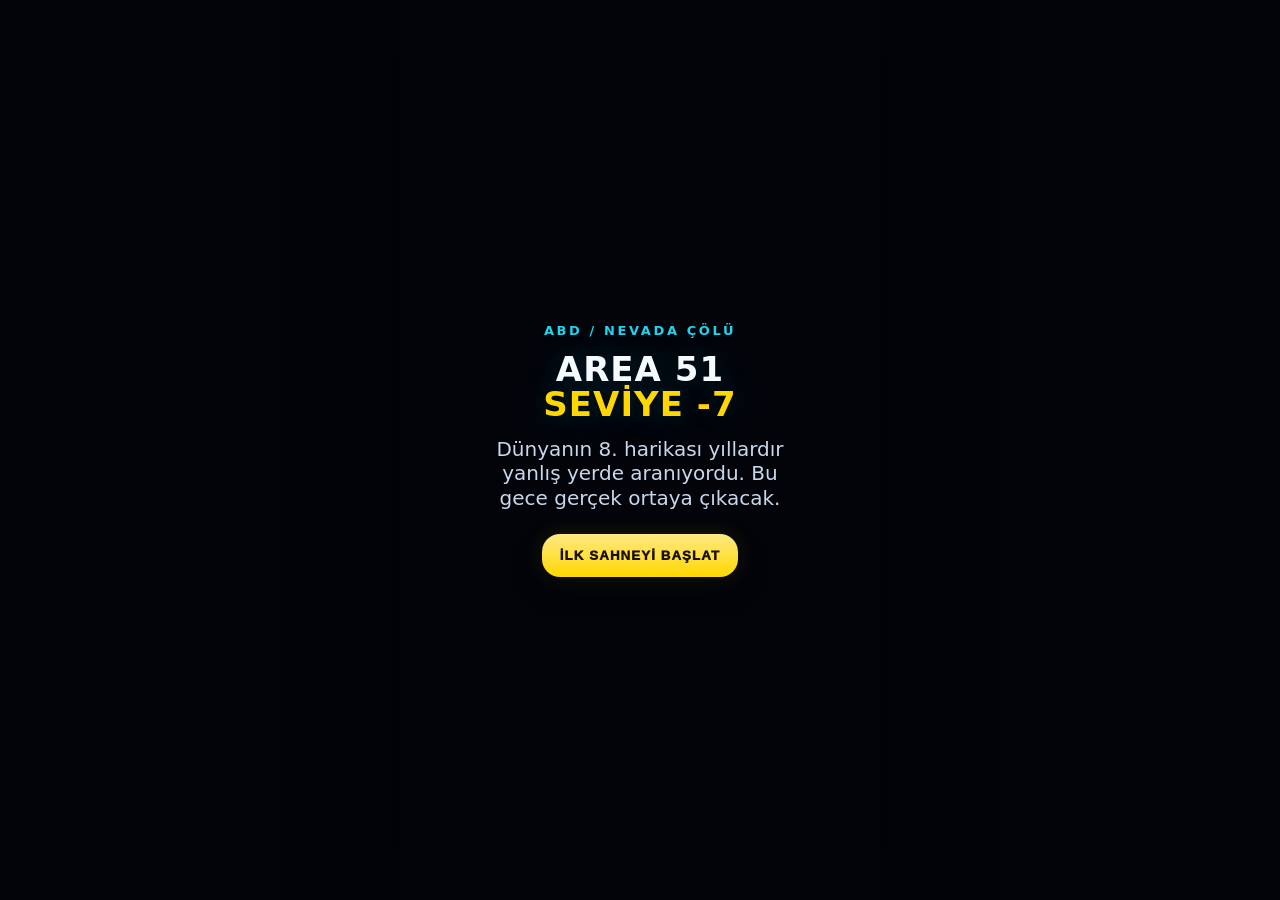
==== commit aa91637f: "Başkan Operasyonu'nu tamamla ve doğum günü oyunuyla birleştir Sahne 2 (Fatih ve Ajan Boğaç) eklendi," ====
--- a/index.html
+++ b/index.html
@@ -1,591 +1,2385 @@
 <!DOCTYPE html>
 <html lang="tr">
 <head>
-<meta charset="UTF-8">
-<meta name="viewport" content="width=device-width, initial-scale=1.0, user-scalable=no">
-<title>Başkanım'a Doğum Günü Macerası 🎂</title>
-<style>
-  * { margin: 0; padding: 0; box-sizing: border-box; -webkit-tap-highlight-color: transparent; }
-  html, body { height: 100%; overflow: hidden; }
-  body {
-    font-family: 'Segoe UI', system-ui, -apple-system, sans-serif;
-    background: linear-gradient(160deg, #1a0b2e 0%, #3b1155 45%, #6d1b5e 100%);
-    color: #fff;
-    display: flex; align-items: center; justify-content: center;
-    text-align: center;
-    position: relative;
-  }
-
-  /* ---------- yüzen kalpler arka plan ---------- */
-  .float-heart {
-    position: fixed; bottom: -40px; font-size: 22px; opacity: .35;
-    animation: floatUp linear infinite; pointer-events: none; z-index: 0;
-  }
-  @keyframes floatUp {
-    from { transform: translateY(0) rotate(0deg); }
-    to   { transform: translateY(-110vh) rotate(360deg); }
-  }
-
-  /* ---------- ekranlar ---------- */
-  .screen {
-    display: none; position: relative; z-index: 2;
-    width: min(560px, 94vw); max-height: 96vh; overflow-y: auto;
-    padding: 28px 20px; scrollbar-width: thin;
-  }
-  .screen.active { display: block; animation: fadeIn .6s ease; }
-  @keyframes fadeIn { from { opacity: 0; transform: translateY(14px);} to { opacity: 1; transform: none;} }
-
-  h1 { font-size: clamp(1.5rem, 5.5vw, 2.2rem); margin-bottom: 12px; text-shadow: 0 2px 14px rgba(255,105,180,.55); }
-  h2 { font-size: clamp(1.2rem, 4.5vw, 1.6rem); margin-bottom: 10px; }
-  p  { line-height: 1.55; }
-
-  .btn {
-    display: inline-block; margin-top: 20px; padding: 14px 34px;
-    font-size: 1.05rem; font-weight: 700; color: #fff; border: none; cursor: pointer;
-    border-radius: 40px;
-    background: linear-gradient(135deg, #ff5e9c, #ff2e63);
-    box-shadow: 0 6px 22px rgba(255,46,99,.45);
-    transition: transform .15s ease;
-  }
-  .btn:active { transform: scale(.95); }
-  .btn.secondary { background: rgba(255,255,255,.14); box-shadow: none; }
-
-  /* ---------- intro: kapı ---------- */
-  .door {
-    width: 130px; height: 200px; margin: 26px auto 8px; position: relative;
-    background: linear-gradient(#8a4b2f, #6b3620);
-    border: 5px solid #4a2415; border-radius: 10px 10px 0 0;
-    box-shadow: 0 10px 30px rgba(0,0,0,.5);
-    cursor: pointer; transition: transform .2s;
-  }
-  .door:active { transform: scale(.97); }
-  .door .knob { position: absolute; right: 12px; top: 95px; width: 14px; height: 14px; background: #ffd700; border-radius: 50%; box-shadow: 0 0 8px #ffd700; }
-  .door.knock { animation: knock .4s ease; }
-  @keyframes knock { 0%,100% { transform: rotate(0);} 25% { transform: rotate(-2deg);} 75% { transform: rotate(2deg);} }
-  .tik { font-size: 1.6rem; font-weight: 800; letter-spacing: 2px; min-height: 2.2rem; color: #ffd6e8; }
-
-  /* ---------- kalp yakalama ---------- */
-  #gameWrap { position: relative; margin: 14px auto 0; }
-  #gameCanvas {
-    background: linear-gradient(180deg, rgba(255,255,255,.06), rgba(255,255,255,.02));
-    border: 2px solid rgba(255,255,255,.25); border-radius: 16px;
-    touch-action: none; display: block; margin: 0 auto; max-width: 100%;
-  }
-  .hud { display: flex; justify-content: space-between; align-items: center; margin: 10px 4px 0; font-weight: 700; font-size: 1rem; }
-  .hud .warn { color: #ffd166; font-size: .85rem; font-weight: 500; }
-  #gameMsg { min-height: 1.4rem; margin-top: 8px; font-size: .95rem; color: #ffd6e8; }
-
-  /* ---------- quiz ---------- */
-  .q-progress { font-size: .85rem; opacity: .75; margin-bottom: 8px; }
-  .q-text { font-size: 1.15rem; font-weight: 700; margin: 10px 0 18px; }
-  .opt {
-    display: block; width: 100%; margin: 10px 0; padding: 14px;
-    font-size: 1rem; color: #fff; text-align: center; cursor: pointer;
-    background: rgba(255,255,255,.10); border: 2px solid rgba(255,255,255,.22);
-    border-radius: 14px; transition: background .15s, transform .1s;
-  }
-  .opt:active { transform: scale(.98); }
-  .opt.correct { background: rgba(46,204,113,.45); border-color: #2ecc71; }
-  .opt.wrong { background: rgba(231,76,60,.45); border-color: #e74c3c; animation: shake .35s; }
-  @keyframes shake { 0%,100% { transform: translateX(0);} 25% { transform: translateX(-7px);} 75% { transform: translateX(7px);} }
-  .reveal {
-    margin-top: 16px; padding: 16px; border-radius: 14px;
-    background: rgba(255,105,180,.18); border: 1px solid rgba(255,105,180,.5);
-    font-size: .98rem; line-height: 1.5; display: none;
-  }
-  .reveal.show { display: block; animation: fadeIn .5s ease; }
-  #quizToast {
-    position: fixed; left: 50%; bottom: 28px; transform: translateX(-50%);
-    background: #2b0f3a; border: 1px solid #ff5e9c; padding: 12px 20px;
-    border-radius: 30px; font-size: .95rem; z-index: 50;
-    opacity: 0; pointer-events: none; transition: opacity .3s; white-space: nowrap;
-  }
-  #quizToast.show { opacity: 1; }
-
-  /* ---------- pasta ---------- */
-  .cake-area { margin: 26px auto 6px; width: 260px; position: relative; }
-  .candles { display: flex; justify-content: center; gap: 26px; margin-bottom: -4px; position: relative; z-index: 3; }
-  .candle { width: 14px; height: 52px; border-radius: 4px; position: relative; cursor: pointer;
-    background: repeating-linear-gradient(45deg, #fff 0 6px, #ff5e9c 6px 12px); }
-  .flame {
-    position: absolute; top: -20px; left: 50%; transform: translateX(-50%);
-    width: 14px; height: 20px; background: radial-gradient(circle at 50% 70%, #ffdf6b, #ff9d2e 70%);
-    border-radius: 50% 50% 50% 50% / 60% 60% 40% 40%;
-    animation: flicker .35s infinite alternate;
-  }
-  @keyframes flicker { from { transform: translateX(-50%) scale(1);} to { transform: translateX(-52%) scale(1.15) rotate(-3deg);} }
-  .flame.out { display: none; }
-  .smoke { position: absolute; top: -26px; left: 50%; transform: translateX(-50%); font-size: 14px; opacity: 0; }
-  .smoke.show { animation: smokeUp 1.2s ease forwards; }
-  @keyframes smokeUp { 0% { opacity: .9; transform: translate(-50%, 0);} 100% { opacity: 0; transform: translate(-50%, -30px);} }
-  .layer { border-radius: 12px; position: relative; z-index: 2; margin: 0 auto; }
-  .layer.top { width: 150px; height: 52px; background: linear-gradient(#ff8fb8, #ff5e9c); }
-  .layer.mid { width: 200px; height: 58px; background: linear-gradient(#a86fd1, #7d4aa8); margin-top: -6px; }
-  .layer.bottom { width: 250px; height: 64px; background: linear-gradient(#ff8fb8, #ff5e9c); margin-top: -6px; }
-  .layer::before {
-    content: ""; position: absolute; top: -8px; left: 0; right: 0; height: 20px;
-    background: radial-gradient(circle 12px at 12px 8px, #fff8f0 98%, transparent) 0 0/24px 20px repeat-x;
-  }
-  .plate { width: 290px; height: 16px; background: linear-gradient(#e8e8f5, #b8b8d0); border-radius: 50%; margin: -4px auto 0; position: relative; z-index: 1; }
-  #cakeHint { margin-top: 18px; font-size: .95rem; color: #ffd6e8; min-height: 1.4rem; }
-
-  /* ---------- mektup ---------- */
-  .letter-card {
-    background: rgba(255,255,255,.08); border: 1px solid rgba(255,255,255,.22);
-    border-radius: 20px; padding: 24px 20px; margin-top: 14px;
-    backdrop-filter: blur(6px); text-align: left;
-  }
-  #letterText { white-space: pre-wrap; font-size: 1.02rem; line-height: 1.65; min-height: 200px; }
-  .cursor { display: inline-block; width: 2px; height: 1.1em; background: #ff9dc4; vertical-align: text-bottom; animation: blink .8s infinite; }
-  @keyframes blink { 50% { opacity: 0; } }
-  .stats { display: grid; grid-template-columns: repeat(2, 1fr); gap: 10px; margin-top: 20px; }
-  .stat {
-    background: rgba(255,105,180,.16); border: 1px solid rgba(255,105,180,.45);
-    border-radius: 14px; padding: 14px 8px;
-  }
-  .stat .num { font-size: 1.5rem; font-weight: 800; color: #ffb3d1; }
-  .stat .lbl { font-size: .8rem; opacity: .85; margin-top: 4px; }
-
-  /* ---------- konfeti ---------- */
-  .confetti { position: fixed; top: -20px; z-index: 40; pointer-events: none; animation: confFall linear forwards; }
-  @keyframes confFall { to { transform: translateY(110vh) rotate(720deg); opacity: .8; } }
-</style>
+  <meta charset="UTF-8" />
+  <meta name="viewport" content="width=device-width, initial-scale=1.0, viewport-fit=cover" />
+  <title>Başkan Operasyonu 🎂</title>
+  <style>
+    :root{
+      --bg:#04060d;
+      --cyan:#22d3ee;
+      --red:#ff2244;
+      --gold:#ffd700;
+      --white:#f7fbff;
+      --muted:#b8c5d9;
+      --safeTop:max(env(safe-area-inset-top), 10px);
+      --safeBottom:max(env(safe-area-inset-bottom), 10px);
+    }
+
+    *{box-sizing:border-box;-webkit-tap-highlight-color:transparent}
+
+    html,body{
+      margin:0;
+      width:100%;
+      height:100%;
+      overflow:hidden;
+      background:#02040a;
+      color:var(--white);
+      font-family:system-ui,-apple-system,BlinkMacSystemFont,"Segoe UI",sans-serif;
+      touch-action:manipulation;
+    }
+
+    #game{
+      position:relative;
+      width:min(100vw,480px);
+      height:100vh;
+      margin:0 auto;
+      overflow:hidden;
+      background:
+        radial-gradient(circle at 50% 4%, rgba(34,211,238,.18), transparent 28%),
+        radial-gradient(circle at 95% 16%, rgba(255,34,68,.13), transparent 24%),
+        linear-gradient(180deg,#03050c 0%,#071122 48%,#04060d 100%);
+      box-shadow:0 0 80px rgba(0,0,0,.6);
+    }
+
+    #game::before{
+      content:"";
+      position:absolute;
+      inset:0;
+      background:
+        repeating-linear-gradient(180deg,rgba(255,255,255,.025) 0 2px,transparent 2px 5px),
+        radial-gradient(circle at center, transparent 0%, rgba(0,0,0,.38) 100%);
+      pointer-events:none;
+      z-index:120;
+      mix-blend-mode:screen;
+    }
+
+    .particles{
+      position:absolute;
+      inset:0;
+      pointer-events:none;
+      opacity:.8;
+      background-image:
+        radial-gradient(circle at 12% 16%,rgba(255,255,255,.4) 0 1px,transparent 2px),
+        radial-gradient(circle at 28% 34%,rgba(34,211,238,.55) 0 1px,transparent 2px),
+        radial-gradient(circle at 48% 18%,rgba(255,255,255,.35) 0 1px,transparent 2px),
+        radial-gradient(circle at 68% 28%,rgba(255,34,68,.45) 0 1px,transparent 2px),
+        radial-gradient(circle at 88% 14%,rgba(255,255,255,.35) 0 1px,transparent 2px),
+        radial-gradient(circle at 92% 42%,rgba(34,211,238,.5) 0 1px,transparent 2px);
+      animation:floatParticles 9s ease-in-out infinite;
+    }
+
+    @keyframes floatParticles{
+      0%,100%{transform:translateY(0)}
+      50%{transform:translateY(10px)}
+    }
+
+    .grid{
+      position:absolute;
+      left:-15%;
+      right:-15%;
+      bottom:-14%;
+      height:50%;
+      background:
+        linear-gradient(180deg,transparent 0%,rgba(0,0,0,.30) 28%,rgba(0,0,0,.65) 100%),
+        repeating-linear-gradient(0deg,rgba(34,211,238,.16) 0 1px,transparent 1px 32px),
+        repeating-linear-gradient(90deg,rgba(34,211,238,.16) 0 1px,transparent 1px 32px);
+      transform:perspective(660px) rotateX(68deg);
+      transform-origin:center top;
+      opacity:.66;
+    }
+
+    .wall-panels{
+      position:absolute;
+      inset:0;
+      pointer-events:none;
+    }
+
+    .wall-panels::before,
+    .wall-panels::after{
+      content:"";
+      position:absolute;
+      top:14%;
+      width:34%;
+      height:15%;
+      border-radius:16px;
+      border:1px solid rgba(34,211,238,.34);
+      background:
+        linear-gradient(180deg,rgba(34,211,238,.06),rgba(34,211,238,.02)),
+        repeating-linear-gradient(180deg,rgba(34,211,238,.09) 0 2px,transparent 2px 8px);
+      box-shadow:0 0 24px rgba(34,211,238,.12), inset 0 0 22px rgba(34,211,238,.05);
+    }
+
+    .wall-panels::before{left:5%;transform:rotate(-4deg)}
+    .wall-panels::after{right:5%;transform:rotate(4deg)}
+
+    #hud{
+      position:absolute;
+      z-index:70;
+      top:0;
+      left:0;
+      right:0;
+      padding:calc(var(--safeTop) + 4px) 10px 8px;
+      display:flex;
+      justify-content:space-between;
+      align-items:center;
+      gap:8px;
+      background:linear-gradient(180deg,rgba(0,0,0,.62),transparent);
+      font-size:11px;
+      letter-spacing:.12em;
+      text-transform:uppercase;
+      font-weight:800;
+    }
+
+    .hud-pill{
+      display:flex;
+      align-items:center;
+      gap:7px;
+      padding:7px 9px;
+      border:1px solid rgba(255,255,255,.10);
+      border-radius:999px;
+      background:rgba(4,8,18,.62);
+      backdrop-filter:blur(8px);
+      white-space:nowrap;
+      box-shadow:0 8px 18px rgba(0,0,0,.2);
+    }
+
+    .cyan{color:var(--cyan)}
+    .red{color:var(--red)}
+    .gold{color:var(--gold)}
+
+    .lamp{
+      width:10px;
+      height:10px;
+      border-radius:50%;
+      background:var(--red);
+      box-shadow:0 0 16px var(--red),0 0 8px var(--red);
+      animation:blink 1s infinite;
+      flex:0 0 auto;
+    }
+
+    @keyframes blink{
+      0%,50%,100%{opacity:1}
+      25%,75%{opacity:.24}
+    }
+
+    #cinemaBars{
+      position:absolute;
+      inset:0;
+      z-index:90;
+      pointer-events:none;
+    }
+
+    #cinemaBars::before,
+    #cinemaBars::after{
+      content:"";
+      position:absolute;
+      left:0;
+      right:0;
+      height:7.5%;
+      background:#000;
+      transition:.5s ease;
+    }
+
+    #cinemaBars::before{top:0}
+    #cinemaBars::after{bottom:0}
+
+    #intro{
+      position:absolute;
+      inset:0;
+      z-index:100;
+      display:flex;
+      align-items:center;
+      justify-content:center;
+      padding:24px;
+      background:#02040a;
+      transition:opacity .8s ease;
+    }
+
+    #intro.hide{
+      opacity:0;
+      pointer-events:none;
+    }
+
+    .intro-card{
+      width:100%;
+      text-align:center;
+      animation:introIn 1s ease both;
+    }
+
+    @keyframes introIn{
+      from{opacity:0;transform:translateY(20px) scale(.98)}
+      to{opacity:1;transform:translateY(0) scale(1)}
+    }
+
+    .intro-small{
+      color:var(--cyan);
+      font-size:13px;
+      letter-spacing:.20em;
+      text-transform:uppercase;
+      font-weight:900;
+      margin-bottom:14px;
+    }
+
+    .intro-title{
+      margin:0;
+      font-size:34px;
+      line-height:1.04;
+      letter-spacing:.03em;
+      text-transform:uppercase;
+      text-shadow:0 0 30px rgba(34,211,238,.22);
+    }
+
+    .intro-sub{
+      margin:14px auto 0;
+      max-width:330px;
+      color:#c9d7ea;
+      font-size:20px;
+      line-height:1.22;
+    }
+
+    .start-btn{
+      margin-top:24px;
+      appearance:none;
+      border:none;
+      border-radius:18px;
+      padding:14px 18px;
+      background:linear-gradient(180deg,#ffe985,#ffd700);
+      color:#171100;
+      font-weight:1000;
+      letter-spacing:.08em;
+      text-transform:uppercase;
+      box-shadow:0 12px 26px rgba(0,0,0,.35),0 0 24px rgba(255,215,0,.12);
+    }
+
+    #stageCue{
+      position:absolute;
+      z-index:76;
+      top:84px;
+      left:50%;
+      max-width:90%;
+      transform:translateX(-50%) translateY(-12px);
+      opacity:0;
+      pointer-events:none;
+      transition:.3s ease;
+      padding:9px 13px;
+      border-radius:14px;
+      background:rgba(2,6,18,.84);
+      border:1px solid rgba(255,255,255,.12);
+      color:var(--gold);
+      font-size:12px;
+      font-weight:900;
+      letter-spacing:.08em;
+      text-align:center;
+      box-shadow:0 12px 24px rgba(0,0,0,.34);
+    }
+
+    #stageCue.show{
+      opacity:1;
+      transform:translateX(-50%) translateY(0);
+    }
+
+    #table{
+      position:absolute;
+      left:50%;
+      bottom:30%;
+      width:74%;
+      height:12%;
+      transform:translateX(-50%);
+      border-radius:50%;
+      background:
+        radial-gradient(circle at 50% 35%,rgba(255,255,255,.11),transparent 54%),
+        linear-gradient(180deg,rgba(8,18,36,.96),rgba(4,7,14,.96));
+      border:1px solid rgba(34,211,238,.25);
+      box-shadow:0 14px 38px rgba(0,0,0,.45),0 0 28px rgba(34,211,238,.10),inset 0 0 24px rgba(34,211,238,.08);
+    }
+
+    #table::after{
+      content:"";
+      position:absolute;
+      inset:15% 18%;
+      border-radius:50%;
+      border:1px dashed rgba(34,211,238,.20);
+    }
+
+    #characters{
+      position:absolute;
+      inset:0;
+      z-index:35;
+    }
+
+    .char{
+      position:absolute;
+      width:26%;
+      max-width:118px;
+      opacity:.74;
+      text-align:center;
+      transition:transform .25s ease,filter .25s ease,opacity .25s ease;
+      pointer-events:none;
+    }
+
+    .char img{
+      width:100%;
+      aspect-ratio:3/4;
+      object-fit:cover;
+      border-radius:18px;
+      border:2px solid rgba(255,255,255,.08);
+      background:rgba(255,255,255,.04);
+      box-shadow:0 12px 28px rgba(0,0,0,.38);
+      animation:charFloat 4.4s ease-in-out infinite;
+    }
+
+    @keyframes charFloat{
+      0%,100%{transform:translateY(0)}
+      50%{transform:translateY(-4px)}
+    }
+
+    .char-name{
+      display:inline-block;
+      margin-top:5px;
+      padding:4px 8px;
+      border-radius:999px;
+      background:rgba(3,8,18,.8);
+      border:1px solid rgba(255,255,255,.09);
+      font-size:12px;
+      font-weight:900;
+      color:#d8e6fb;
+      box-shadow:0 8px 14px rgba(0,0,0,.25);
+    }
+
+    .char.active{
+      opacity:1;
+      transform:translateY(-8px) scale(1.06);
+      filter:drop-shadow(0 0 22px rgba(34,211,238,.33));
+      z-index:3;
+    }
+
+    .char.active img{
+      border-color:rgba(34,211,238,.62);
+      box-shadow:0 0 0 2px rgba(34,211,238,.18),0 0 28px rgba(34,211,238,.22),0 12px 28px rgba(0,0,0,.38);
+      animation:talking .9s ease-in-out infinite;
+    }
+
+    @keyframes talking{
+      0%,100%{transform:translateY(0)}
+      50%{transform:translateY(-3px)}
+    }
+
+    .reaction{
+      position:absolute;
+      right:-6px;
+      top:-10px;
+      padding:3px 7px;
+      min-width:27px;
+      border-radius:999px;
+      background:var(--gold);
+      color:#120e00;
+      font-size:14px;
+      font-weight:1000;
+      opacity:0;
+      transform:translateY(8px) scale(.75);
+      transition:.2s ease;
+      box-shadow:0 10px 18px rgba(0,0,0,.35);
+    }
+
+    .char.shock .reaction{
+      opacity:1;
+      transform:translateY(0) scale(1);
+    }
+
+    .char.fall{
+      transform:translateY(28px) rotate(-20deg) scale(.96) !important;
+    }
+
+    .harris{left:37%;bottom:28%}
+    .chen{left:7%;bottom:29%}
+    .volkov{right:7%;bottom:30%}
+    .reyes{right:28%;bottom:25%}
+
+    #beam{
+      position:absolute;
+      z-index:27;
+      left:50%;
+      top:13%;
+      width:50%;
+      height:43%;
+      transform:translateX(-50%) scale(.9);
+      opacity:0;
+      clip-path:polygon(43% 0,57% 0,100% 100%,0 100%);
+      background:linear-gradient(180deg,rgba(255,255,255,.08),rgba(34,211,238,.20),rgba(34,211,238,.03));
+      filter:blur(10px);
+      transition:.35s ease;
+      pointer-events:none;
+    }
+
+    #screen{
+      position:absolute;
+      z-index:30;
+      left:50%;
+      top:15%;
+      width:64%;
+      aspect-ratio:5/4;
+      transform:translateX(-50%) scale(.85);
+      opacity:0;
+      transition:.35s ease;
+      border-radius:18px;
+      overflow:hidden;
+      border:1px solid rgba(34,211,238,.50);
+      background:rgba(4,13,24,.9);
+      box-shadow:0 0 34px rgba(34,211,238,.2),inset 0 0 30px rgba(34,211,238,.10);
+    }
+
+    #screen::before{
+      content:"";
+      position:absolute;
+      inset:0;
+      z-index:2;
+      pointer-events:none;
+      background:
+        repeating-linear-gradient(180deg,rgba(255,255,255,.06) 0 2px,transparent 2px 6px),
+        radial-gradient(circle at center,rgba(255,255,255,.16),transparent 60%);
+      mix-blend-mode:screen;
+    }
+
+    #screen.show,
+    #beam.show{
+      opacity:1;
+      transform:translateX(-50%) scale(1);
+    }
+
+    #screen img{
+      display:block;
+      width:100%;
+      height:100%;
+      object-fit:cover;
+    }
+
+    #flash{
+      position:absolute;
+      inset:0;
+      z-index:86;
+      background:#fff;
+      opacity:0;
+      pointer-events:none;
+    }
+
+    #flash.on{
+      animation:flash .72s ease-out;
+    }
+
+    @keyframes flash{
+      0%{opacity:0}
+      10%{opacity:.95}
+      100%{opacity:0}
+    }
+
+    #dialogue{
+      position:absolute;
+      z-index:82;
+      left:10px;
+      right:10px;
+      bottom:calc(62px + var(--safeBottom));
+      padding:12px 14px 14px;
+      border-radius:22px;
+      background:linear-gradient(180deg,rgba(10,18,36,.95),rgba(5,9,18,.95));
+      border:1px solid rgba(255,255,255,.10);
+      box-shadow:0 16px 42px rgba(0,0,0,.46);
+      backdrop-filter:blur(10px);
+    }
+
+    #dialogueHead{
+      display:flex;
+      align-items:center;
+      justify-content:space-between;
+      gap:8px;
+      margin-bottom:8px;
+    }
+
+    #speaker{
+      color:var(--gold);
+      font-size:14px;
+      font-weight:1000;
+      letter-spacing:.08em;
+      text-transform:uppercase;
+    }
+
+    #hint{
+      color:#cfd9ea;
+      opacity:.78;
+      font-size:13px;
+      font-weight:700;
+    }
+
+    #text{
+      min-height:78px;
+      font-size:23px;
+      line-height:1.08;
+      color:#f7fbff;
+      text-shadow:0 1px 0 rgba(0,0,0,.3);
+    }
+
+    #controls{
+      position:absolute;
+      z-index:84;
+      left:10px;
+      right:10px;
+      bottom:calc(8px + var(--safeBottom));
+      display:flex;
+      justify-content:space-between;
+      gap:8px;
+    }
+
+    .ui-btn{
+      appearance:none;
+      border:none;
+      border-radius:16px;
+      min-width:88px;
+      padding:12px 14px;
+      color:#fff;
+      background:linear-gradient(180deg,rgba(18,28,52,.96),rgba(8,14,24,.96));
+      border:1px solid rgba(255,255,255,.12);
+      font-weight:1000;
+      letter-spacing:.08em;
+      text-transform:uppercase;
+      box-shadow:0 8px 18px rgba(0,0,0,.34);
+    }
+
+    .ui-btn.primary{
+      border-color:rgba(34,211,238,.45);
+    }
+
+    #ending{
+      position:absolute;
+      inset:0;
+      z-index:110;
+      display:flex;
+      align-items:center;
+      justify-content:center;
+      padding:22px;
+      background:rgba(2,4,10,.72);
+      backdrop-filter:blur(9px);
+      opacity:0;
+      pointer-events:none;
+      transition:.45s ease;
+    }
+
+    #ending.show{
+      opacity:1;
+      pointer-events:auto;
+    }
+
+    .ending-card{
+      width:100%;
+      max-width:410px;
+      text-align:center;
+      padding:28px 20px;
+      border-radius:28px;
+      background:
+        radial-gradient(circle at 50% 0%,rgba(255,215,0,.14),transparent 34%),
+        linear-gradient(180deg,rgba(12,20,40,.96),rgba(5,8,18,.96));
+      border:1px solid rgba(255,255,255,.12);
+      box-shadow:0 18px 46px rgba(0,0,0,.48);
+      animation:endingIn .7s ease both;
+    }
+
+    @keyframes endingIn{
+      from{opacity:0;transform:translateY(20px) scale(.96)}
+      to{opacity:1;transform:translateY(0) scale(1)}
+    }
+
+    .ending-kicker{
+      color:var(--cyan);
+      font-size:12px;
+      font-weight:1000;
+      letter-spacing:.18em;
+      text-transform:uppercase;
+      margin-bottom:12px;
+    }
+
+    .ending-title{
+      margin:0;
+      font-size:31px;
+      line-height:1.06;
+      text-transform:uppercase;
+      color:var(--gold);
+      text-shadow:0 0 28px rgba(255,215,0,.16);
+    }
+
+    .ending-sub{
+      margin:14px auto 0;
+      color:#d6e3f6;
+      font-size:20px;
+      line-height:1.22;
+      max-width:330px;
+    }
+
+    @media(max-width:390px){
+      #hud{font-size:10px}
+      .hud-pill{padding:7px 7px}
+      #text{font-size:21px;min-height:76px}
+      .intro-title{font-size:29px}
+      .intro-sub,.ending-sub{font-size:18px}
+      .ending-title{font-size:27px}
+      .char-name{font-size:11px}
+    }
+  
+    /* ASSETLİ SÜRÜM OVERRIDE */
+    #game{
+      background:#02040a;
+      background-position:center top !important;
+      background-size:cover !important;
+      background-repeat:no-repeat !important;
+    }
+
+    .grid,
+    .wall-panels,
+    .wall-panels::before,
+    .wall-panels::after{
+      display:none !important;
+    }
+
+    .particles{
+      opacity:.28 !important;
+      mix-blend-mode:screen;
+    }
+
+    #table{
+      z-index:34 !important;
+      left:50% !important;
+      bottom:12.5% !important;
+      width:96% !important;
+      height:41% !important;
+      transform:translateX(-50%) !important;
+      background-position:center bottom !important;
+      background-repeat:no-repeat !important;
+      background-size:contain !important;
+      border:none !important;
+      border-radius:0 !important;
+      box-shadow:none !important;
+      filter:drop-shadow(0 20px 34px rgba(0,0,0,.62));
+    }
+
+    #table::after{display:none !important}
+
+    .char img{
+      object-fit:contain !important;
+      border:none !important;
+      background:none !important;
+      box-shadow:none !important;
+      filter:drop-shadow(0 10px 16px rgba(0,0,0,.58));
+    }
+
+    .char.active img{
+      border:none !important;
+      box-shadow:none !important;
+      filter:
+        drop-shadow(0 0 22px rgba(34,211,238,.36))
+        drop-shadow(0 12px 18px rgba(0,0,0,.62)) !important;
+    }
+
+    .char-name{
+      margin-top:-4px !important;
+      font-size:11px !important;
+      background:rgba(1,7,16,.78) !important;
+      border-color:rgba(34,211,238,.20) !important;
+    }
+
+    .harris{left:1.5% !important; bottom:23% !important; width:28% !important; max-width:132px !important}
+    .chen{left:22% !important; bottom:27% !important; width:24% !important; max-width:120px !important}
+    .volkov{right:21% !important; bottom:26.5% !important; width:24% !important; max-width:122px !important}
+    .reyes{right:0% !important; bottom:21% !important; width:27% !important; max-width:126px !important}
+
+    #beam{
+      top:12% !important;
+      width:56% !important;
+      height:41% !important;
+      background:linear-gradient(180deg,rgba(255,255,255,.11),rgba(84,235,255,.24),rgba(34,211,238,.02)) !important;
+      filter:blur(12px) !important;
+    }
+
+    #screen{
+      z-index:30 !important;
+      left:50% !important;
+      top:11.5% !important;
+      width:76% !important;
+      height:31% !important;
+      border:none !important;
+      border-radius:0 !important;
+      overflow:visible !important;
+      background-position:center !important;
+      background-repeat:no-repeat !important;
+      background-size:contain !important;
+      box-shadow:none !important;
+    }
+
+    #screen::before{
+      left:6.5% !important;
+      top:27% !important;
+      width:81% !important;
+      height:44.5% !important;
+      border-radius:8px !important;
+      background:
+        repeating-linear-gradient(180deg,rgba(255,255,255,.05) 0 2px,transparent 2px 6px),
+        radial-gradient(circle at center,rgba(255,255,255,.15),transparent 60%) !important;
+    }
+
+    #screen img{
+      position:absolute !important;
+      left:6.5% !important;
+      top:27% !important;
+      width:81% !important;
+      height:44.5% !important;
+      object-fit:cover !important;
+      border-radius:8px !important;
+      box-shadow:0 0 26px rgba(34,211,238,.18) !important;
+    }
+
+    #dialogue{
+      background:linear-gradient(180deg,rgba(10,18,36,.90),rgba(5,9,18,.92)) !important;
+    }
+
+    #ending{
+      z-index:130 !important;
+    }
+
+  
+    /* PROJEKSİYON DÜZELTME */
+    #screen{
+      overflow:hidden !important;
+      border-radius:18px !important;
+      background-position:center center !important;
+      background-repeat:no-repeat !important;
+      background-size:contain !important;
+    }
+
+    #screen img{
+      position:absolute !important;
+      left:50% !important;
+      top:49.7% !important;
+      transform:translate(-50%, -50%) !important;
+      width:77.5% !important;
+      height:46.5% !important;
+      display:block !important;
+      visibility:visible !important;
+      opacity:1 !important;
+      object-fit:cover !important;
+      object-position:center center !important;
+      z-index:1 !important;
+      border-radius:8px !important;
+      box-shadow:0 0 26px rgba(34,211,238,.20) !important;
+    }
+
+    #screen::before{
+      z-index:2 !important;
+      left:11% !important;
+      top:25.8% !important;
+      width:78% !important;
+      height:48.5% !important;
+      border-radius:8px !important;
+      pointer-events:none !important;
+    }
+
+  
+    /* V4 PROJEKSİYON FOTOĞRAF GARANTİ KATMANI */
+    #screen{
+      overflow:visible !important;
+      background-repeat:no-repeat !important;
+      background-position:center !important;
+      background-size:contain !important;
+    }
+
+    #projectionPhotoLayer{
+      position:absolute !important;
+      left:11.2% !important;
+      top:26.8% !important;
+      width:77.8% !important;
+      height:46.2% !important;
+      z-index:6 !important;
+      display:block !important;
+      opacity:1 !important;
+      visibility:visible !important;
+      background-repeat:no-repeat !important;
+      background-size:cover !important;
+      background-position:center center !important;
+      border-radius:7px !important;
+      box-shadow:
+        inset 0 0 22px rgba(34,211,238,.14),
+        0 0 32px rgba(34,211,238,.24) !important;
+      filter:saturate(1.08) contrast(1.04) brightness(1.05);
+      pointer-events:none !important;
+    }
+
+    #screen img#ilaydaPhoto{
+      position:absolute !important;
+      left:11.2% !important;
+      top:26.8% !important;
+      transform:none !important;
+      width:77.8% !important;
+      height:46.2% !important;
+      z-index:5 !important;
+      display:block !important;
+      opacity:1 !important;
+      visibility:visible !important;
+      object-fit:cover !important;
+      object-position:center center !important;
+      border-radius:7px !important;
+      pointer-events:none !important;
+    }
+
+    #screen::before{
+      z-index:9 !important;
+      left:11.2% !important;
+      top:26.8% !important;
+      width:77.8% !important;
+      height:46.2% !important;
+      border-radius:7px !important;
+    }
+
+    #screen.show #projectionPhotoLayer,
+    #screen.show img#ilaydaPhoto{
+      display:block !important;
+      opacity:1 !important;
+      visibility:visible !important;
+    }
+
+  
+    /* V8 ÇALIŞAN TEMİZ FIX */
+    #intro{
+      z-index:900 !important;
+      pointer-events:auto !important;
+    }
+
+    #intro.hide{
+      opacity:0 !important;
+      pointer-events:none !important;
+      display:none !important;
+    }
+
+    #startBtn{
+      position:relative !important;
+      z-index:950 !important;
+      pointer-events:auto !important;
+      touch-action:manipulation !important;
+    }
+
+    #ending:not(.show){
+      display:none !important;
+      opacity:0 !important;
+      pointer-events:none !important;
+    }
+
+    #ending.show{
+      display:flex !important;
+      z-index:920 !important;
+      pointer-events:auto !important;
+    }
+
+    #cinemaBars,
+    #cinemaBars::before,
+    #cinemaBars::after,
+    #flash,
+    #screen,
+    #beam,
+    #projectionPhotoLayer,
+    #table,
+    #characters,
+    #characters *,
+    .particles,
+    .grid,
+    .wall-panels{
+      pointer-events:none !important;
+    }
+
+    #screen{
+      left:50% !important;
+      top:12.8% !important;
+      width:72% !important;
+      height:auto !important;
+      aspect-ratio:313 / 241 !important;
+      transform:translateX(-50%) scale(.85) !important;
+      background-size:100% 100% !important;
+      background-position:center center !important;
+      background-repeat:no-repeat !important;
+      overflow:visible !important;
+      border:none !important;
+      border-radius:0 !important;
+      box-shadow:0 0 28px rgba(34,211,238,.18) !important;
+    }
+
+    #screen.show{
+      transform:translateX(-50%) scale(1) !important;
+    }
+
+    #projectionPhotoLayer{
+      left:2.6% !important;
+      top:13.7% !important;
+      width:88.5% !important;
+      height:78% !important;
+      z-index:6 !important;
+      display:block !important;
+      opacity:1 !important;
+      visibility:visible !important;
+      background-color:#071122 !important;
+      background-repeat:no-repeat !important;
+      background-size:contain !important;
+      background-position:center center !important;
+      border-radius:5px !important;
+      box-shadow:
+        inset 0 0 18px rgba(34,211,238,.16),
+        0 0 26px rgba(34,211,238,.20) !important;
+      filter:saturate(1.08) contrast(1.04) brightness(1.04);
+    }
+
+    #screen img#ilaydaPhoto{
+      left:2.6% !important;
+      top:13.7% !important;
+      transform:none !important;
+      width:88.5% !important;
+      height:78% !important;
+      z-index:5 !important;
+      display:block !important;
+      opacity:1 !important;
+      visibility:visible !important;
+      object-fit:contain !important;
+      object-position:center center !important;
+      background:#071122 !important;
+      border-radius:5px !important;
+    }
+
+    #screen::before{
+      left:2.6% !important;
+      top:13.7% !important;
+      width:88.5% !important;
+      height:78% !important;
+      z-index:9 !important;
+      border-radius:5px !important;
+    }
+
+    #beam{
+      top:12.5% !important;
+      width:58% !important;
+      height:38% !important;
+    }
+
+  </style>
 </head>
 <body>
-
-<!-- ═══════════ EKRAN 0: TIK TIK ═══════════ -->
-<section id="screen-intro" class="screen active">
-  <h1>17 Temmuz 2025, saat 08:05</h1>
-  <p>Bir sabah, telefonuna bir mesaj düştü...</p>
-  <div class="door" id="door"><div class="knob"></div></div>
-  <div class="tik" id="tikText"></div>
-  <p id="introHint" style="opacity:.75; font-size:.9rem; margin-top:10px;">Kapıya dokun 🚪</p>
-  <div id="introReveal" style="display:none;">
-    <p style="margin-top:14px;">O gün <b>"Tık tık"</b> diye çalınan kapıyı açtın ve<br>tam <b>1 yıllık</b> bir hikaye başladı...</p>
-    <p style="margin-top:10px;">Bugün ise çok özel bir gün 🎂</p>
-    <button class="btn" onclick="goTo('screen-game')">Maceraya Başla 💖</button>
+  <div id="game">
+    <div class="particles"></div>
+    <div class="wall-panels"></div>
+    <div class="grid"></div>
+
+    <div id="hud">
+      <div class="hud-pill"><span class="lamp"></span><span class="cyan">AREA 51 // SEVİYE -7</span></div>
+      <div class="hud-pill" id="clock">00:00:00</div>
+      <div class="hud-pill"><span class="red">GİZLİ</span></div>
+    </div>
+
+    <div id="stageCue"></div>
+
+    <div id="table"></div>
+
+    <div id="beam"></div>
+    <div id="screen">
+      <div id="projectionPhotoLayer" style="background-image:url([data-uri])"></div>
+      <img id="ilaydaPhoto" alt="İlayda Fotoğrafı">
+    </div>
+
+    <div id="characters">
+      <div class="char chen" data-char="chen">
+        <div class="reaction">?!</div>
+        <img id="chenImg" alt="Dr. Chen">
+        <div class="char-name">Dr. Chen</div>
+      </div>
+
+      <div class="char harris" data-char="harris">
+        <div class="reaction">!</div>
+        <img id="harrisImg" alt="Dr. Harris">
+        <div class="char-name">Dr. Harris</div>
+      </div>
+
+      <div class="char reyes" data-char="reyes">
+        <div class="reaction">?!</div>
+        <img id="reyesImg" alt="Dr. Reyes">
+        <div class="char-name">Dr. Reyes</div>
+      </div>
+
+      <div class="char volkov" data-char="volkov">
+        <div class="reaction">!</div>
+        <img id="volkovImg" alt="Dr. Volkov">
+        <div class="char-name">Dr. Volkov</div>
+      </div>
+    </div>
+
+    <div id="flash"></div>
+
+    <div id="dialogue">
+      <div id="dialogueHead">
+        <div id="speaker">SİSTEM</div>
+        <div id="hint">Dokun: ilerle</div>
+      </div>
+      <div id="text">Sahne başlatılmayı bekliyor...</div>
+    </div>
+
+    <div id="controls">
+      <button class="ui-btn" id="soundBtn">Ses: Açık</button>
+      <button class="ui-btn primary" id="skipBtn">Atla</button>
+    </div>
+
+    <div id="intro">
+      <div class="intro-card">
+        <div class="intro-small">ABD / Nevada Çölü</div>
+        <h1 class="intro-title">AREA 51<br><span class="gold">SEVİYE -7</span></h1>
+        <p class="intro-sub">
+          Dünyanın 8. harikası yıllardır yanlış yerde aranıyordu.
+          Bu gece gerçek ortaya çıkacak.
+        </p>
+        <button class="start-btn" id="startBtn" onclick="window.__forceStartScene && window.__forceStartScene(event)">İlk Sahneyi Başlat</button>
+      </div>
+    </div>
+
+    <div id="cinemaBars"></div>
+
+    <div id="ending">
+      <div class="ending-card">
+        <div class="ending-kicker">İlk Sahne Tamamlandı</div>
+        <h2 class="ending-title">DOSYA AÇILDI:<br>BAŞKAN</h2>
+        <p class="ending-sub">
+          Bilim adamları artık gerçeği biliyor.
+          Sıradaki sahnede Fatih ve Boğaç, Operasyon Başkan'ı başlamadan bitirmek için yola çıkacak.
+        </p>
+        <button class="start-btn" id="restartBtn">Sahneyi Tekrar Oyna</button>
+      </div>
+    </div>
   </div>
-</section>
-
-<!-- ═══════════ EKRAN 1: KALP YAKALAMA ═══════════ -->
-<section id="screen-game" class="screen">
-  <h2>Bölüm 1: Çaycının Görevi 🍵</h2>
-  <p style="font-size:.92rem; opacity:.9;">Başkanım'ın çaycısı olarak görevin: düşen <b>kalpleri ❤️</b> ve <b>çayları 🍵</b> topla!<br>Ara sıra <b>Boğaç 🐱</b> da düşer, onu yakalamak bonus!<br>Ama dikkat — <b>şekerlerden 🍬 kaç</b>, biliyorsun çaya 10 şeker atma tehdidi ciddi 😤</p>
-  <div class="hud">
-    <span>Puan: <span id="score">0</span> / 25</span>
-    <span class="warn" id="lifeBox">🍬 hakkı: <span id="sugarLeft">3</span></span>
+
+  <script>
+    /*
+      FOTOĞRAF EKLEME:
+      İlayda'nın fotoğrafını HTML ile aynı klasöre koyup şu satırı değiştir:
+      const ILAYDA_PHOTO_SRC = '[data-uri]';
+    */
+    const SCREEN_FRAME_CROP_V8 = '[data-uri]';
+
+    const ILAYDA_PHOTO_SRC = "";
+
+    const EMBEDDED_ASSETS = {"labBg": "[data-uri]", "table": "[data-uri]